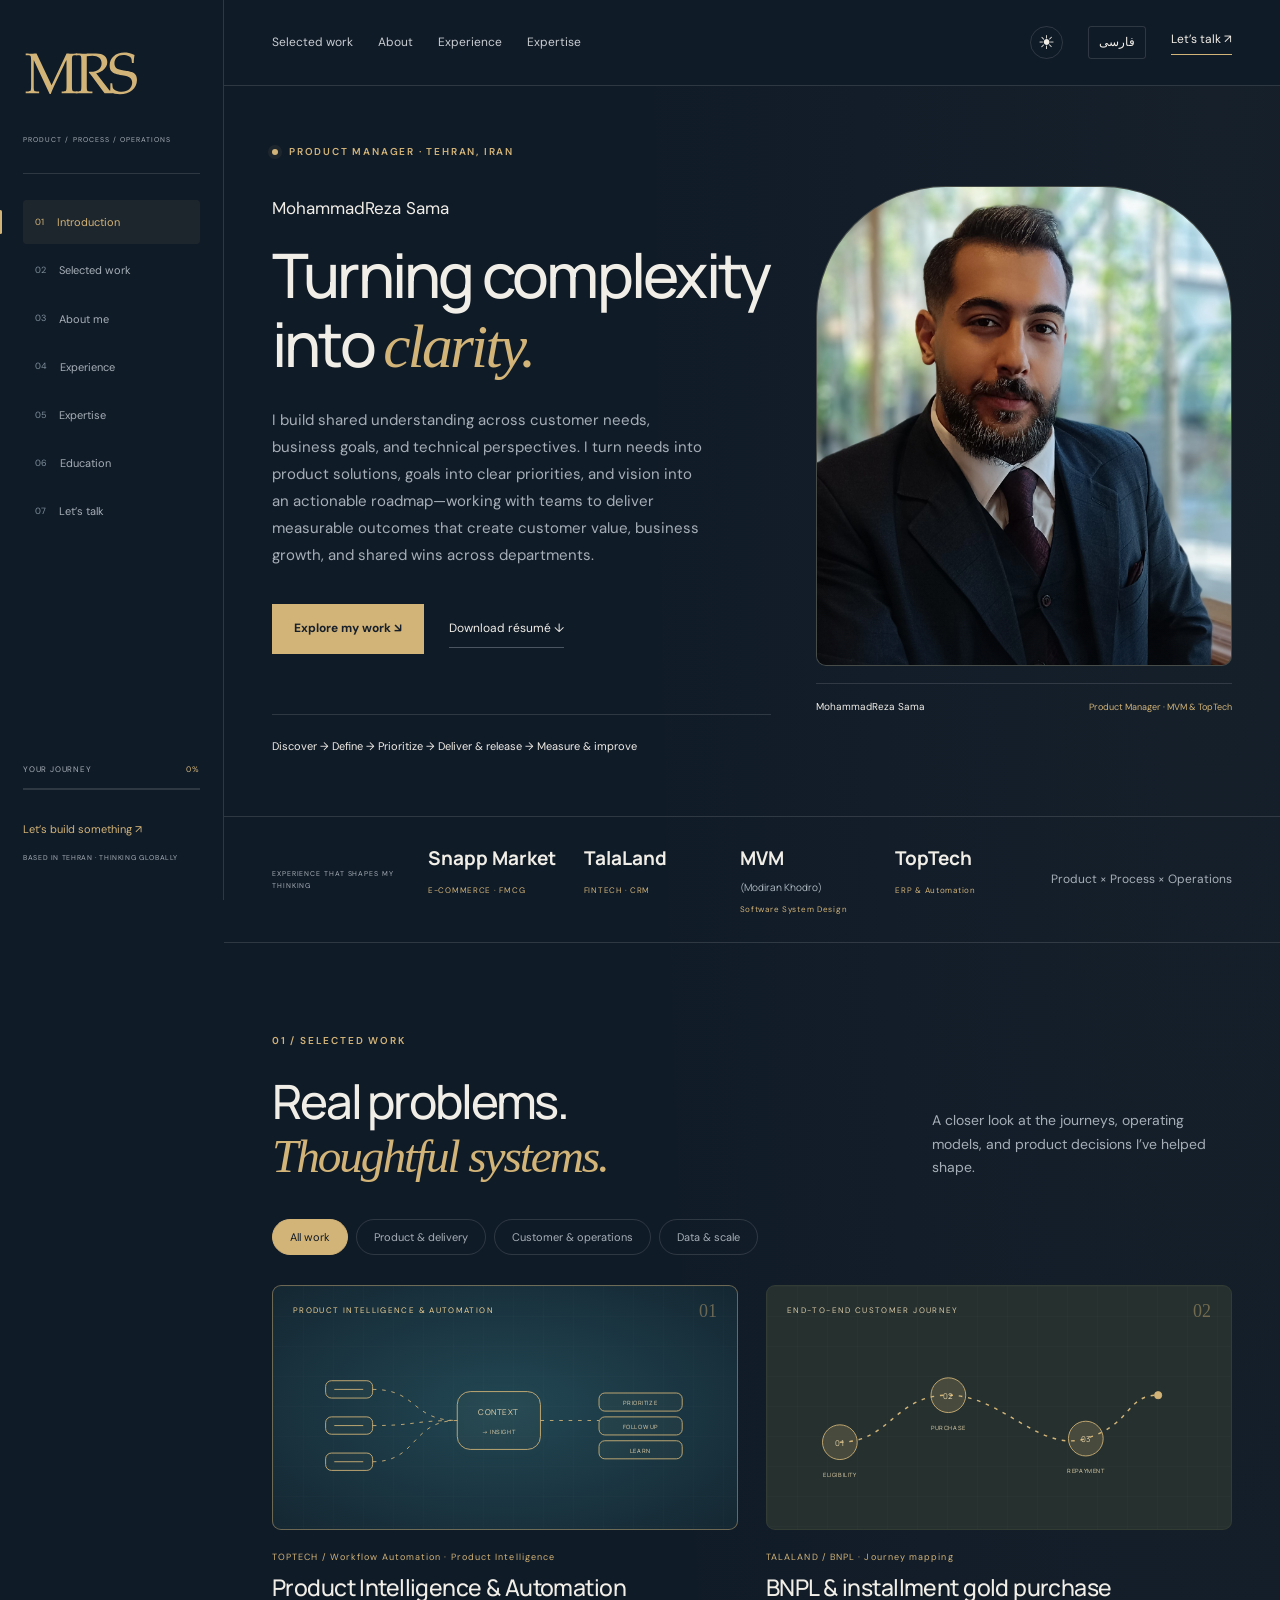
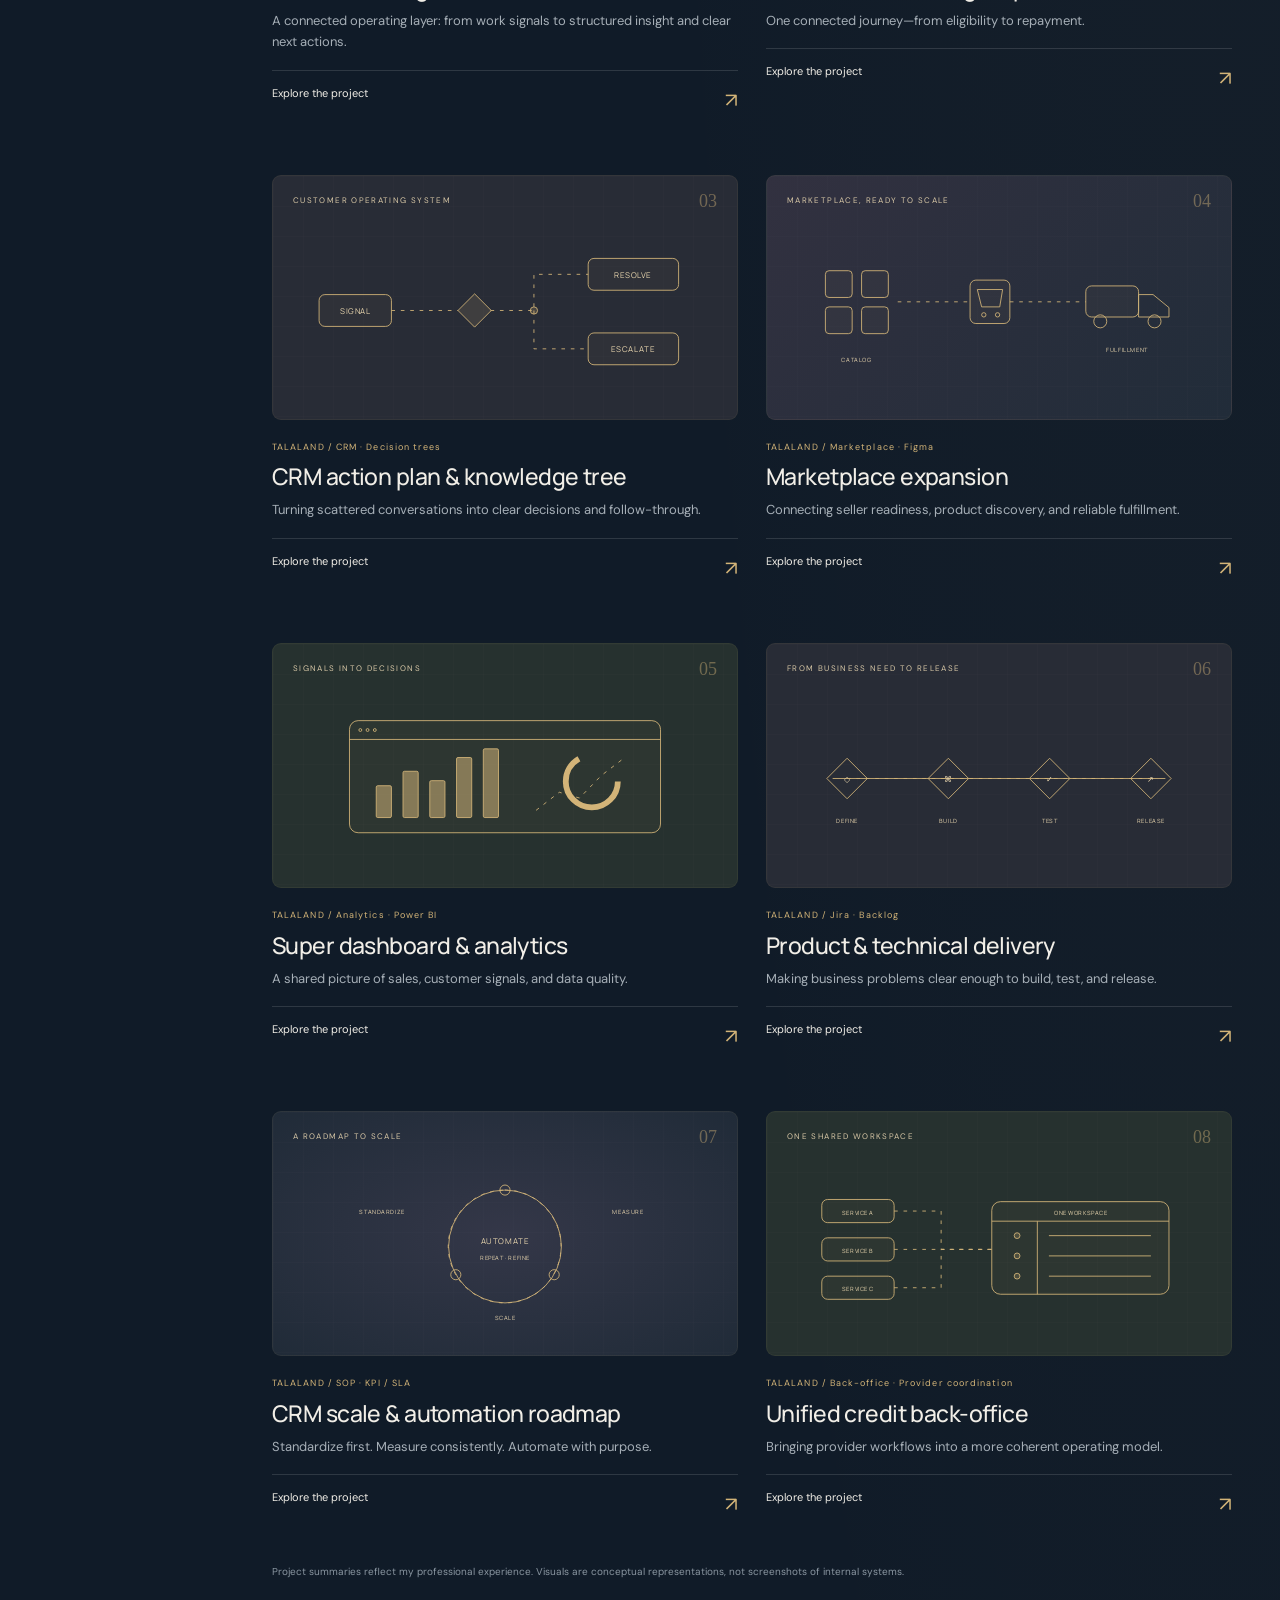
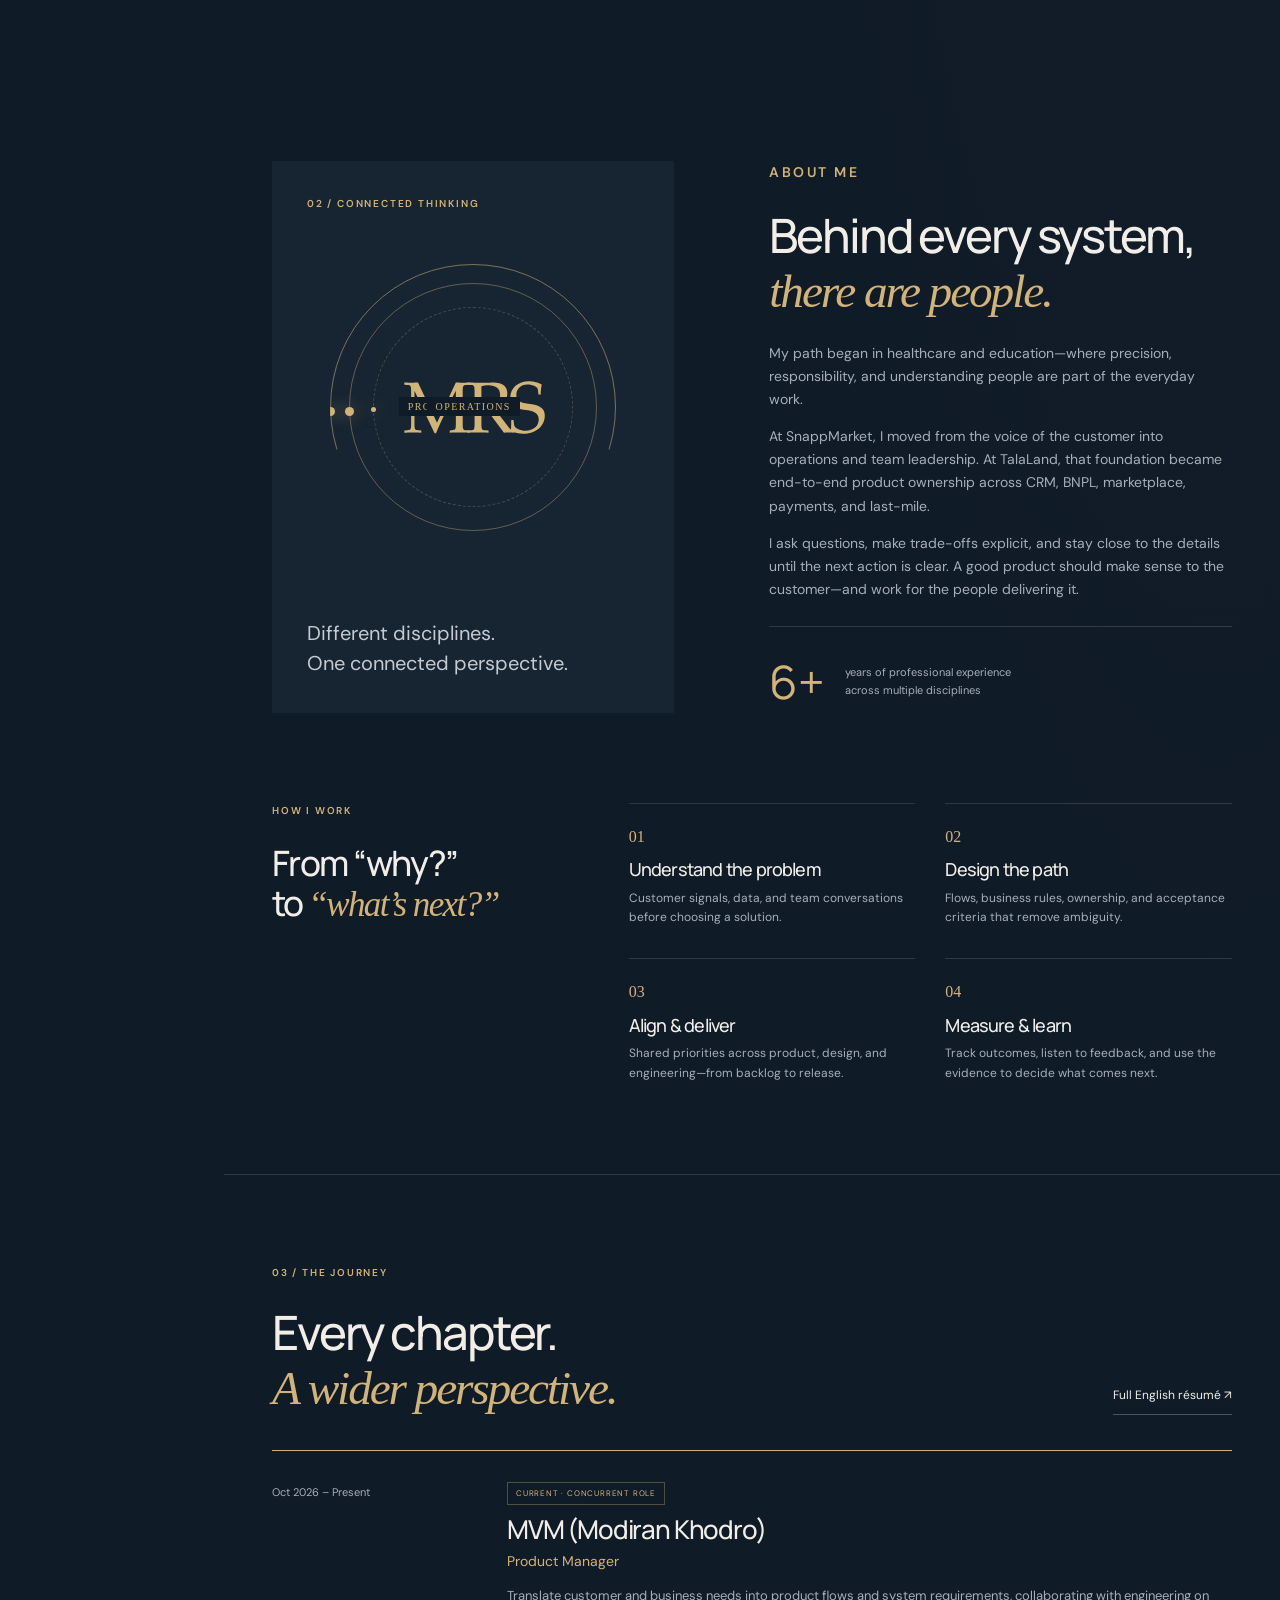
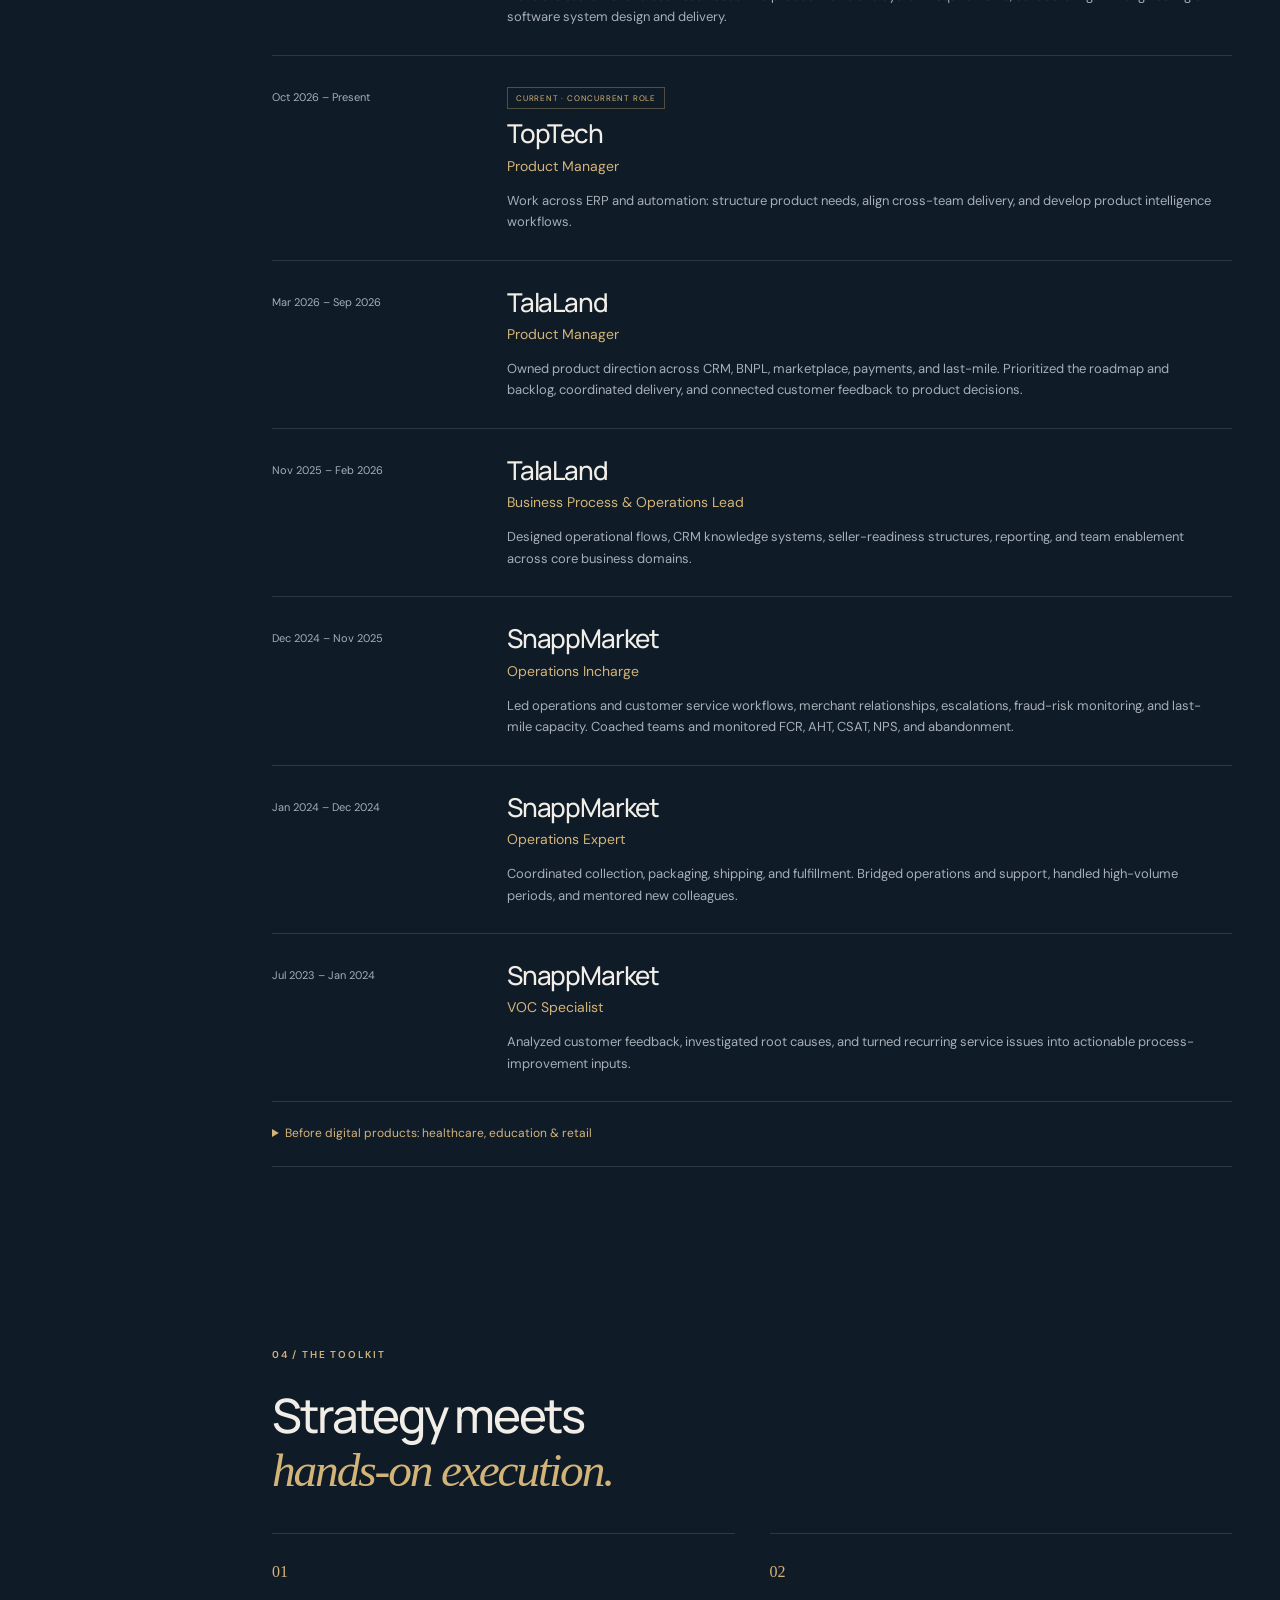
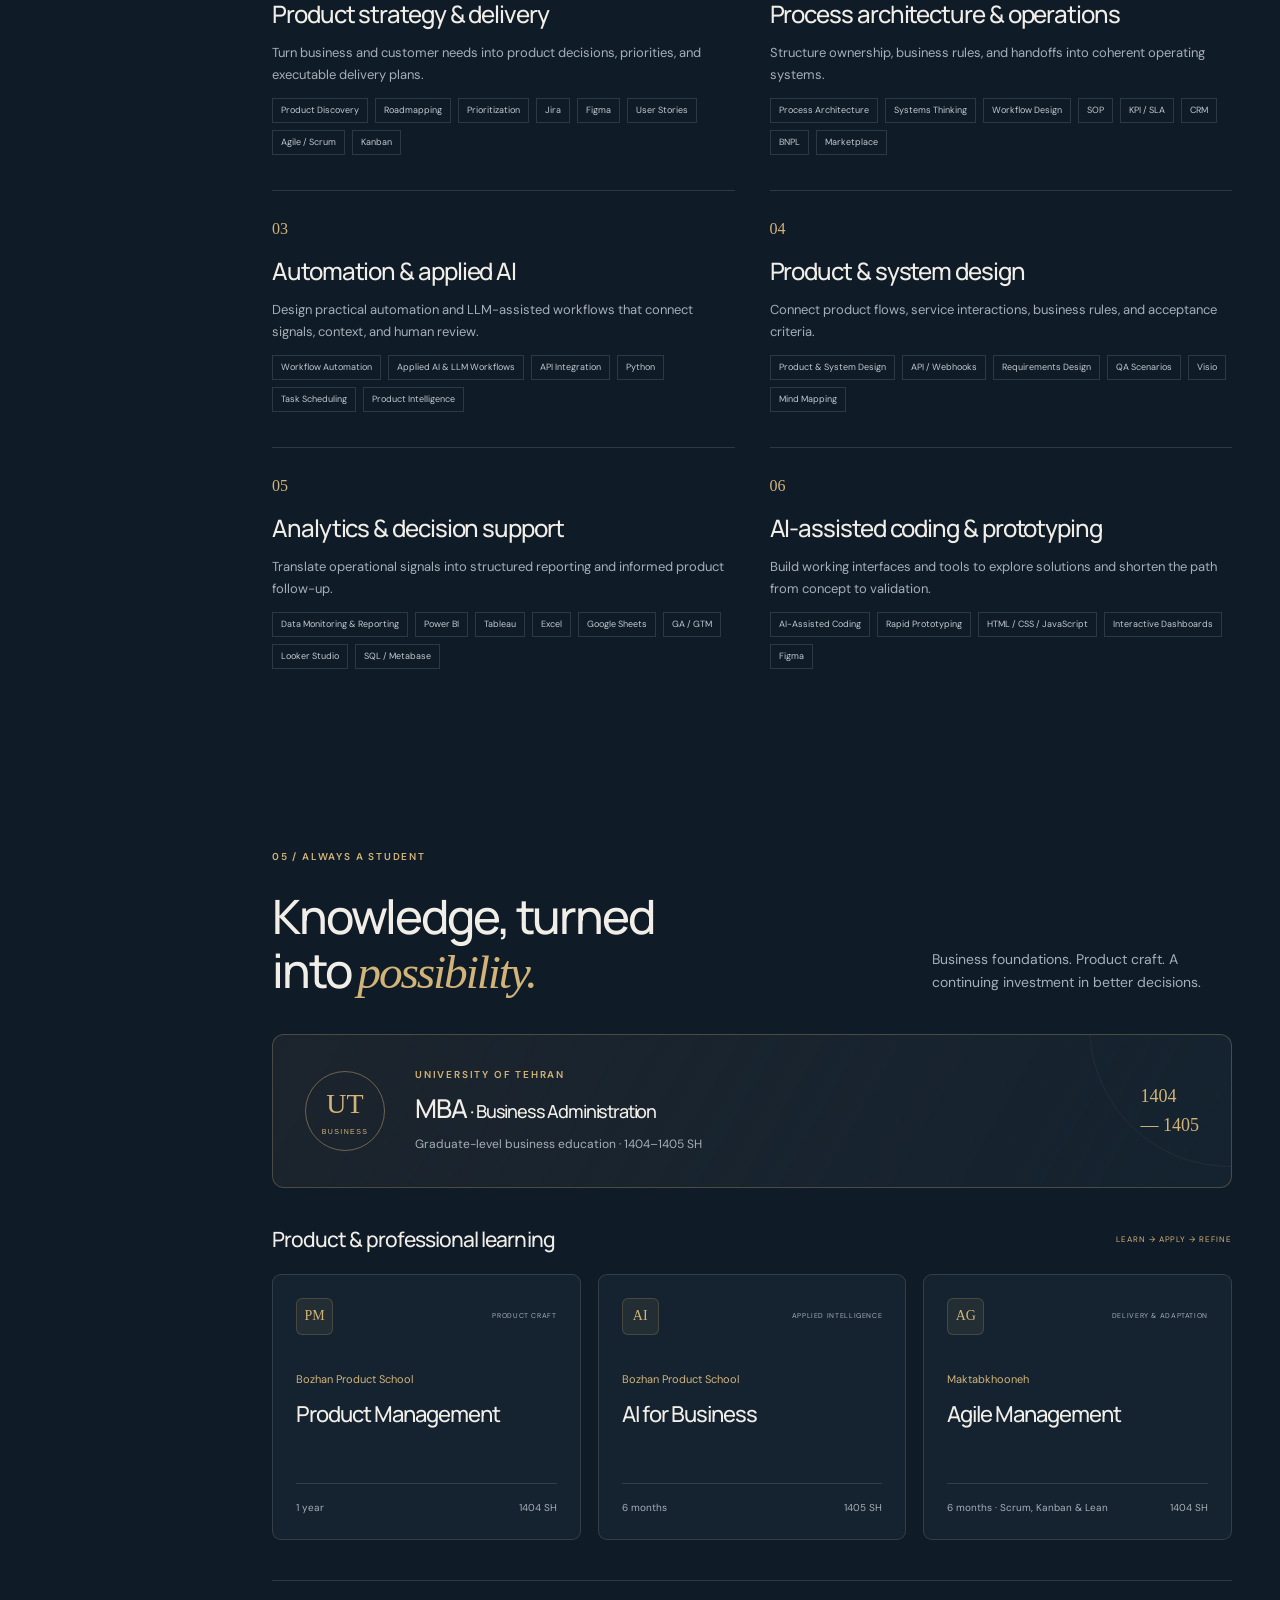
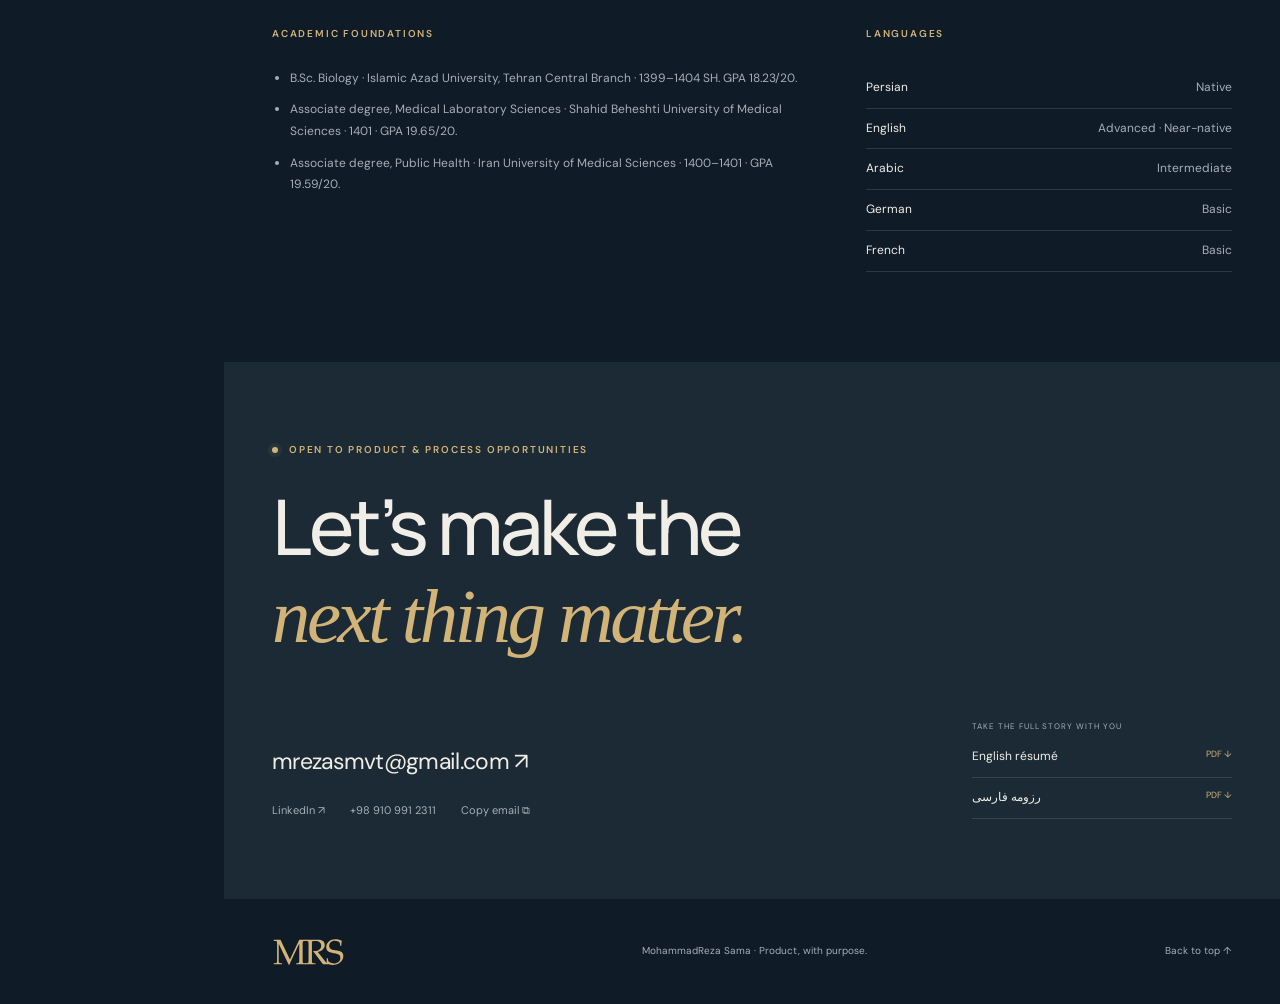
==== index.html @ c28709d1 "Refresh MRS identity, animated project concepts and career profile; remove business figures" ====
<!doctype html>
<html lang="en" dir="ltr"><head><meta charset="utf-8"><meta name="viewport" content="width=device-width,initial-scale=1"><meta name="theme-color" content="#101b28"><title>MohammadReza Sama — Product Manager</title><meta name="description" content="MohammadReza Sama: Product Manager connecting product strategy, operational systems, and measurable outcomes. Explore work across BNPL, CRM, marketplace, and analytics."><meta property="og:title" content="MohammadReza Sama — From complexity to clarity"><meta property="og:description" content="Product management · Product operations · Process optimization"><meta property="og:type" content="website"><meta property="og:image" content="https://mxowl.github.io/portrait.jpg"><link rel="icon" href="favicon.svg"><script>try{document.documentElement.dataset.theme=localStorage.getItem("sama-theme")||"dark"}catch(e){}</script><link rel="stylesheet" href="style.css?v=20261028"><script src="app.js?v=20261028" defer></script></head>
<body><a href="#main" class="skip">Skip to content</a><div class="progress" aria-hidden="true"></div><aside class="sidebar" aria-label="Portfolio navigation"><a class="brand" href="#home" aria-label="Home"><img class="brand-mark" src="monogram.svg" alt="MRS" width="110" height="70"></a><div class="sidebar-caption" data-en="PRODUCT / PROCESS / OPERATIONS" data-fa="محصول / فرآیند / عملیات"></div><nav class="side-links" aria-label="Sections"></nav><div class="reading"><span data-en="YOUR JOURNEY" data-fa="مسیر مطالعه"></span><b id="reading-percent">0%</b><div class="reading-track"><i></i></div></div><a class="side-contact" href="mailto:mrezasmvt@gmail.com" data-en="Let’s build something ↗" data-fa="با هم بسازیم ↗"></a><span class="side-location" data-en="BASED IN TEHRAN · THINKING GLOBALLY" data-fa="ساکن تهران · با نگاه جهانی"></span></aside><header><a class="brand" href="#home" aria-label="MohammadReza Sama home"><img class="brand-mark" src="monogram.svg" alt="MRS" width="110" height="70"></a><nav class="top-nav" aria-label="Main navigation"><a href="#work" data-en="Selected work" data-fa="پروژه‌ها"></a><a href="#about" data-en="About" data-fa="درباره من"></a><a href="#experience" data-en="Experience" data-fa="مسیر حرفه‌ای"></a><a href="#expertise" data-en="Expertise" data-fa="تخصص‌ها"></a></nav><div class="nav-actions"><button id="theme" aria-label="Switch color theme" title="Switch color theme">☀</button><button id="language" aria-label="Switch to Persian">فارسی</button><a class="nav-contact" href="#contact" data-en="Let’s talk ↗" data-fa="گفت‌وگو کنیم ↗"></a><button id="menu" aria-label="Open menu" aria-expanded="false">☰</button></div></header>
<main id="main"><section class="hero wrap" id="home"><div class="hero-copy"><p class="eyebrow"><span class="dot"></span><span data-en="PRODUCT MANAGER · TEHRAN, IRAN" data-fa="مدیر محصول · تهران، ایران"></span></p><p class="name" data-en="MohammadReza Sama" data-fa="محمدرضا سمواتیان | سما"></p><h1 data-en="Turning complexity<br>into <em>clarity.</em>" data-fa="از پیچیدگی،<br>به <em>شفافیت.</em>"></h1><p class="intro" data-en="I build shared understanding across customer needs, business goals, and technical perspectives. I turn needs into product solutions, goals into clear priorities, and vision into an actionable roadmap—working with teams to deliver measurable outcomes that create customer value, business growth, and shared wins across departments." data-fa="میان زبان نیاز مشتریان، منطق کسب‌وکار و نگاه فنی، درک مشترک می‌سازم؛ نیازها را به راهکار محصول، اهداف را به اولویت‌های روشن و چشم‌انداز را به نقشه راهی قابل‌اجرا تبدیل می‌کنم؛ و همراه تیم‌ها، این مسیر را تا خلق خروجی ملموس و قابل‌اندازه‌گیری پیش می‌برم؛ خروجی‌ای که برای مشتری ارزش، برای کسب‌وکار رشد و برای همه دپارتمان‌ها دستاوردی مشترک و چندبُردی به همراه داشته باشد."></p><div class="actions"><a class="button gold" href="#work" data-en="Explore my work ↘" data-fa="کشف پروژه‌ها ↙"></a><a class="text-link" href="resume-en.pdf?v=20261018" id="hero-resume" target="_blank" data-en="Download résumé ↓" data-fa="دریافت رزومه ↓"></a></div><div class="hero-foot process-foot" data-en="Discover → Define → Prioritize → Deliver &amp; release → Measure &amp; improve" data-fa="کشف مسئله ← تعریف راهکار ← اولویت‌بندی ← اجرا و انتشار ← سنجش و بهبود"></div></div><div class="portrait-block"><div class="portrait-frame"><img src="portrait.jpg" alt="MohammadReza Sama" width="1460" height="1536" fetchpriority="high"><div class="portrait-shade"></div></div><div class="portrait-credit"><span data-en="MohammadReza Sama" data-fa="محمدرضا سما"></span><span data-en="Product Manager · MVM &amp; TopTech" data-fa="مدیر محصول · MVM و TopTech"></span></div></div></section>
<div class="trust wrap"><span data-en="EXPERIENCE THAT SHAPES MY THINKING" data-fa="تجربه‌هایی که نگاهم را ساخته‌اند"></span><div class="company-list"><strong>Snapp Market<span>E-COMMERCE · FMCG</span></strong><strong>TalaLand<span>FINTECH · CRM</span></strong><strong>MVM <small>(Modiran Khodro)</small><span>Software System Design</span></strong><strong>TopTech<span>ERP &amp; Automation</span></strong></div><p data-en="Product × Process × Operations" data-fa="محصول × فرآیند × عملیات"></p></div>
<section class="section wrap" id="work"><div class="section-head"><div><p class="eyebrow" data-en="01 / SELECTED WORK" data-fa="۰۱ / پروژه‌های منتخب"></p><h2 data-en="Real problems.<br><em>Thoughtful systems.</em>" data-fa="مسئله‌های واقعی.<br><em>راه‌حل‌های سنجیده.</em>"></h2></div><p data-en="A closer look at the journeys, operating models, and product decisions I’ve helped shape." data-fa="نگاهی نزدیک‌تر به سفرهای مشتری، مدل‌های عملیاتی و تصمیم‌های محصولی که در شکل‌گیری‌شان نقش داشته‌ام."></p></div><div class="filters" role="group" aria-label="Filter projects"><button class="active" data-filter="all" data-en="All work" data-fa="همه پروژه‌ها"></button><button data-filter="product" data-en="Product & delivery" data-fa="محصول و اجرا"></button><button data-filter="operations" data-en="Customer & operations" data-fa="مشتری و عملیات"></button><button data-filter="data" data-en="Data & scale" data-fa="داده و مقیاس"></button></div><div id="projects" class="projects"></div><p class="fine" data-en="Project summaries reflect my professional experience. Visuals are conceptual representations, not screenshots of internal systems." data-fa="شرح پروژه‌ها بر پایه تجربه حرفه‌ای من است. تصاویر، نمایش مفهومی‌اند و اسکرین‌شات سامانه‌های داخلی نیستند."></p></section>

<section class="section wrap about" id="about"><div class="about-art"><span class="eyebrow">02 / CONNECTED THINKING</span><div class="orbit identity-orbit" role="img" aria-label="MRS — Product, Process, Operations"><div class="orbit-track orbit-a"><i></i></div><div class="orbit-track orbit-b"><i></i></div><div class="orbit-track orbit-c"><i></i></div><span class="orbit-word word-product">PRODUCT</span><span class="orbit-word word-process">PROCESS</span><span class="orbit-word word-operations">OPERATIONS</span><img src="monogram.svg" alt="" width="150" height="95"></div><p data-en="Different disciplines.<br>One connected perspective." data-fa="حوزه‌های متفاوت.<br>یک نگاه پیوسته."></p></div><div><p class="eyebrow" data-en="ABOUT ME" data-fa="درباره من"></p><h2 data-en="Behind every system,<br><em>there are people.</em>" data-fa="پشت هر سیستم،<br><em>آدم‌ها هستند.</em>"></h2><p data-en="My path began in healthcare and education—where precision, responsibility, and understanding people are part of the everyday work." data-fa="مسیر من از سلامت و آموزش شروع شد؛ جایی که دقت، مسئولیت‌پذیری و فهم آدم‌ها بخشی از کار روزمره است."></p><p data-en="At SnappMarket, I moved from the voice of the customer into operations and team leadership. At TalaLand, that foundation became end-to-end product ownership across CRM, BNPL, marketplace, payments, and last-mile." data-fa="در اسنپ‌مارکت، از صدای مشتری به عملیات و سرپرستی تیم رسیدم. در طلالند، این تجربه به مالکیت سرتاسری محصول در CRM، خرید اعتباری، مارکت‌پلیس، پرداخت و تحویل نهایی تبدیل شد."></p><p data-en="I ask questions, make trade-offs explicit, and stay close to the details until the next action is clear. A good product should make sense to the customer—and work for the people delivering it." data-fa="سؤال می‌پرسم، موازنه‌های تصمیم را شفاف می‌کنم و تا روشن‌شدن اقدام بعدی به جزئیات نزدیک می‌مانم. محصول خوب باید برای مشتری قابل‌فهم و برای تیم قابل‌اجرا باشد."></p><div class="about-stat"><strong>6+</strong><span data-en="years of professional experience<br>across multiple disciplines" data-fa="سال تجربه حرفه‌ای<br>در حوزه‌های مختلف"></span></div></div></section>
<section class="wrap method"><div><p class="eyebrow" data-en="HOW I WORK" data-fa="شیوه کار من"></p><h2 data-en="From “why?”<br>to <em>“what’s next?”</em>" data-fa="از «چرا؟»<br>تا <em>«قدم بعدی؟»</em>"></h2></div><div id="steps" class="steps"></div></section>
<section class="section wrap" id="experience"><div class="section-head"><div><p class="eyebrow" data-en="03 / THE JOURNEY" data-fa="۰۳ / مسیر حرفه‌ای"></p><h2 data-en="Every chapter.<br><em>A wider perspective.</em>" data-fa="هر تجربه.<br><em>یک زاویه تازه.</em>"></h2></div><a class="text-link" href="resume-en.pdf?v=20261018" target="_blank" data-en="Full English résumé ↗" data-fa="رزومه کامل انگلیسی ↗"></a></div><div id="timeline"></div><details class="earlier"><summary data-en="Before digital products: healthcare, education & retail" data-fa="پیش از محصولات دیجیتال؛ سلامت، آموزش و خرده‌فروشی"></summary><div id="earlier"></div></details></section>
<section class="section wrap" id="expertise"><div class="section-head"><div><p class="eyebrow" data-en="04 / THE TOOLKIT" data-fa="۰۴ / تخصص‌ها و ابزارها"></p><h2 data-en="Strategy meets<br><em>hands-on execution.</em>" data-fa="استراتژی، در کنار<br><em>تجربه واقعی اجرا.</em>"></h2></div></div><div id="skills" class="skills"></div></section><section class="section wrap education-section" id="education"><div class="section-head"><div><p class="eyebrow" data-en="05 / ALWAYS A STUDENT" data-fa="۰۵ / همیشه در مسیر یادگیری"></p><h2 data-en="Knowledge, turned<br>into <em>possibility.</em>" data-fa="دانش، در مسیر<br><em>ساختن فردا.</em>"></h2></div><p data-en="Business foundations. Product craft. A continuing investment in better decisions." data-fa="پایه‌های کسب‌وکار، مهارت محصول و سرمایه‌گذاری مستمر برای تصمیم‌های بهتر."></p></div><div class="academic-card"><span class="academic-seal" aria-hidden="true">UT<span>BUSINESS</span></span><div><p class="eyebrow" data-en="UNIVERSITY OF TEHRAN" data-fa="دانشگاه تهران"></p><h3>MBA <span data-en="· Business Administration" data-fa="· مدیریت کسب‌وکار"></span></h3><p data-en="Graduate-level business education · 1404–1405 SH" data-fa="تحصیلات تکمیلی مدیریت کسب‌وکار · ۱۴۰۴–۱۴۰۵"></p></div><span class="academic-year">1404<br>— 1405</span></div><div class="course-heading"><h3 data-en="Product & professional learning" data-fa="دوره‌های تخصصی محصول و کسب‌وکار"></h3><span data-en="LEARN → APPLY → REFINE" data-fa="یادگیری ← اجرا ← بهبود"></span></div><div id="courses" class="courses"></div><div class="learning"><div><p class="eyebrow" data-en="ACADEMIC FOUNDATIONS" data-fa="پیشینه تحصیلی"></p><ul id="education-list"></ul></div><div><p class="eyebrow" data-en="LANGUAGES" data-fa="زبان‌ها"></p><div id="languages"></div></div></div></section><section class="contact" id="contact"><div class="wrap"><p class="eyebrow"><span class="dot"></span><span data-en="OPEN TO PRODUCT & PROCESS OPPORTUNITIES" data-fa="آماده گفت‌وگو درباره فرصت‌های محصول و فرآیند"></span></p><h2 data-en="Let’s make the<br><em>next thing matter.</em>" data-fa="فصل بعدی را<br><em>با هم بسازیم.</em>"></h2><div class="contact-bottom"><div><a class="email" href="mailto:mrezasmvt@gmail.com">mrezasmvt@gmail.com ↗</a><div class="contact-links"><a href="https://www.linkedin.com/in/mohammadreza-samavatian-045bb0238" target="_blank" rel="noopener">LinkedIn ↗</a><a href="tel:+989109912311" dir="ltr">+98 910 991 2311</a><button id="copy" data-en="Copy email ⧉" data-fa="کپی ایمیل ⧉"></button></div></div><div class="resume-box"><span data-en="TAKE THE FULL STORY WITH YOU" data-fa="داستان کامل مسیر حرفه‌ای من"></span><a href="resume-en.pdf?v=20261018" download>English résumé <b>PDF ↓</b></a><a href="resume-fa.pdf?v=20261018" download>رزومه فارسی <b>PDF ↓</b></a></div></div></div></section></main>
<footer class="wrap"><a class="brand" href="#home"><img class="brand-mark" src="monogram.svg" alt="MRS" width="110" height="70"></a><span data-en="MohammadReza Sama · Product, with purpose." data-fa="محمدرضا سما · محصول، با هدف."></span><a href="#home" data-en="Back to top ↑" data-fa="بازگشت به بالا ↑"></a></footer><dialog id="case"><div class="dialog-top"><span data-en="PROJECT SPOTLIGHT" data-fa="نگاهی نزدیک‌تر به پروژه"></span><button id="close-case" aria-label="Close project">✕</button></div><div id="case-content"></div></dialog><div id="toast" role="status"></div><noscript><p>Please enable JavaScript to explore the bilingual portfolio. <a href="resume-en.pdf?v=20261018">Download the full résumé</a> or email mrezasmvt@gmail.com.</p></noscript></body></html>
---- style.css ----
@import url('https://fonts.googleapis.com/css2?family=DM+Sans:wght@400;450;500;600;700&family=Manrope:wght@400;500;600;700;800&family=Vazirmatn:wght@400;500;600;700;800&display=swap');
:root{--bg:#101b28;--panel:#172532;--gold:#d3b478;--text:#f1eee7;--muted:#a6afb7;--line:#ffffff20;--serif:Georgia,'Times New Roman',serif}*{box-sizing:border-box}html{scroll-behavior:smooth;scroll-padding-top:105px}body{margin:0;background:var(--bg);color:var(--text);font-family:'DM Sans',Arial,sans-serif;line-height:1.65}button,a{-webkit-tap-highlight-color:transparent}a{color:inherit;text-decoration:none}button{font:inherit;cursor:pointer;color:inherit;background:none;border:0}a,button{touch-action:manipulation}button:focus-visible,a:focus-visible,summary:focus-visible{outline:2px solid var(--gold);outline-offset:6px}h1,h2,h3,p{margin-top:0}h1,h2,h3{font-family:Manrope,Arial,sans-serif;line-height:1.13;font-weight:500;letter-spacing:-.045em}h1{font-size:clamp(46px,5.5vw,84px);margin-bottom:26px}h2{font-size:clamp(34px,3.7vw,55px);margin-bottom:24px}h3{font-size:25px}em{font-family:var(--serif);font-weight:400;color:var(--gold)}p{color:var(--muted)}.wrap{max-width:1280px;margin:auto;padding-inline:55px}.section{padding-top:110px;padding-bottom:110px}.eyebrow{font-size:10px;font-weight:600;letter-spacing:.18em;display:flex;gap:11px;align-items:center;margin-bottom:25px;color:var(--gold)}.dot{width:6px;height:6px;display:inline-block;border-radius:50%;background:var(--gold);box-shadow:0 0 0 4px #d3b47812;flex-shrink:0}.progress{position:fixed;inset:0 auto auto 0;height:2px;background:var(--gold);width:0;z-index:15}.skip{position:fixed;top:-100px;background:var(--gold);color:var(--bg);padding:12px;z-index:20}.skip:focus{top:0}header{max-width:1390px;margin:auto;height:94px;padding:0 55px;display:flex;align-items:center;justify-content:space-between;border-bottom:1px solid var(--line);gap:30px}.brand{font-family:Georgia,serif;font-size:43px;font-weight:bold;letter-spacing:-5px;line-height:1}.brand span{color:var(--gold);padding-left:5px}nav{display:flex;gap:30px;font-size:12px;color:#c8cdd1}.nav-actions{display:flex;align-items:center;gap:25px;font-size:12px}.nav-contact{border-bottom:1px solid var(--gold);padding-bottom:5px}#language{border:1px solid var(--line);padding:6px 10px;border-radius:3px}#menu{display:none}a:hover{color:var(--gold)}.hero{display:grid;grid-template-columns:1.2fr 1fr;align-items:center;gap:60px;padding-top:65px;padding-bottom:65px;min-height:740px}.hero .eyebrow{margin-bottom:33px}.name{color:var(--text);font-size:17px;margin-bottom:18px}.intro{max-width:430px;font-size:16px;line-height:1.8}.actions{display:flex;align-items:center;gap:25px;margin-top:35px}.button{display:inline-flex;padding:15px 22px;font-size:12px;font-weight:700;align-items:center;justify-content:center}.gold{background:var(--gold);color:#17202a}.gold:hover{background:#e5c78f;color:#101b28}.text-link{border-bottom:1px solid #a4acb866;padding:8px 0;font-size:12px;white-space:nowrap}.hero-foot{display:flex;gap:12px;align-items:center;font-size:8px;letter-spacing:.12em;color:#8f9aa5;margin-top:60px}.hero-foot i{height:3px;width:3px;background:var(--gold);border-radius:50%}.portrait-block{position:relative;padding-bottom:25px}.portrait-frame{height:530px;position:relative;border-radius:160px 160px 3px 3px;overflow:hidden;background:#22313b}.portrait-frame img{width:100%;height:100%;object-fit:cover;object-position:50% 35%;filter:saturate(.65)}.portrait-shade{position:absolute;inset:0;background:linear-gradient(180deg,#07111b25 0%,transparent 45%,#07111be8)}.portrait-top{position:absolute;top:38px;left:0;right:0;text-align:center;font-size:8px;letter-spacing:.16em;color:#fff}.portrait-caption{position:absolute;bottom:32px;left:30px;right:30px;display:flex;align-items:center;justify-content:space-between;font-size:10px;letter-spacing:.2em;line-height:1.5}.portrait-caption strong{font-size:42px;letter-spacing:.1em;font-weight:400}.asterisk{font-size:62px;color:var(--gold)}.floating-note{position:absolute;bottom:0;inset-inline-start:-30px;background:#e9e3d7;color:#20303d;padding:16px 55px 16px 22px;display:grid;font-size:9px;box-shadow:0 12px 40px #0003;width:250px}.floating-note .dot{position:absolute;top:23px;right:21px;background:#7b8f62}.floating-note strong{font-size:17px;font-weight:500;margin-top:3px}.note-arrow{position:absolute;right:20px;bottom:12px;font-size:22px}.photo-index{position:absolute;bottom:-2px;right:0;color:#7f8b97;font-size:8px;letter-spacing:.15em}.trust{display:flex;align-items:center;justify-content:space-between;gap:30px;border-block:1px solid var(--line);padding-top:26px;padding-bottom:26px}.trust>span{font-size:8px;letter-spacing:.13em;max-width:130px;color:var(--muted)}.trust strong{font-size:22px;font-family:Manrope,sans-serif}.trust strong span{display:block;font:8px 'DM Sans',sans-serif;letter-spacing:.16em;color:var(--muted);margin-top:3px}.trust p{font-size:12px;margin:0}.section-head{display:flex;align-items:flex-end;justify-content:space-between;gap:50px;margin-bottom:35px}.section-head h2{margin-bottom:0}.section-head>p{max-width:340px;font-size:14px;margin-bottom:5px}.filters{display:flex;gap:8px;margin:35px 0 30px;flex-wrap:wrap}.filters button{padding:8px 17px;border:1px solid var(--line);font-size:11px;border-radius:25px;color:var(--muted)}.filters button.active{background:var(--gold);color:var(--bg);border-color:var(--gold)}.projects{display:grid;grid-template-columns:repeat(2,minmax(0,1fr));gap:45px 28px}.project{min-width:0}.project[hidden]{display:none}.project-visual{height:245px;background:#1b2b37;position:relative;overflow:hidden;display:flex;align-items:center;justify-content:center;border:1px solid #d3b47812}.project:nth-child(3n+2) .project-visual{background:#26312f}.project:nth-child(3n) .project-visual{background:#282c36}.visual-label{position:absolute;top:18px;left:20px;font-size:8px;letter-spacing:.17em;color:#d7c7a6}.visual-num{position:absolute;top:15px;right:20px;color:#d3b47870;font:18px Georgia,serif}.visual-grid{position:absolute;inset:0;background-image:linear-gradient(#ffffff03 1px,transparent 1px),linear-gradient(90deg,#ffffff03 1px,transparent 1px);background-size:30px 30px}.project-body{padding-top:20px}.project-meta{font-size:9px;color:var(--gold);letter-spacing:.12em;margin-bottom:9px}.project h3{font-size:23px;letter-spacing:-.025em;margin:0 0 10px}.project p{font-size:13px;margin:0 0 17px}.project button{width:100%;display:flex;justify-content:space-between;padding:13px 0;border-top:1px solid var(--line);font-size:11px;text-align:start}.project button span:last-child{font-size:20px;color:var(--gold)}.project:hover .project-visual{border-color:#d3b47865}.project button:hover{color:var(--gold)}.diagram{position:relative;display:flex;align-items:center;justify-content:center;gap:12px;width:85%;direction:ltr}.diagram .node{border:1px solid #d3b47850;color:#e7dbc3;padding:13px 9px;text-align:center;min-width:70px;background:#14212b90;font-size:9px;box-shadow:0 7px 20px #0002}.diagram .node b{display:block;font:21px Georgia,serif;color:var(--gold);margin-bottom:6px}.diagram .connector{color:var(--gold);font-size:18px}.diagram .node:nth-child(3){transform:translateY(-14px);background:#d3b47814}.diagram-bars{display:flex;align-items:flex-end;gap:15px;height:125px;position:relative;padding-bottom:20px;direction:ltr}.diagram-bars i{width:32px;background:linear-gradient(#d3b478,#d3b47825);border-top:1px solid var(--gold)}.diagram-bars::after{content:'SIGNALS → INSIGHT → DECISIONS';position:absolute;bottom:-18px;left:0;font-size:8px;letter-spacing:.12em;white-space:nowrap;color:#d3b478}.rings{position:relative;width:160px;height:160px;border:1px solid #d3b47845;border-radius:50%;display:grid;place-items:center}.rings:before,.rings:after{content:'';position:absolute;border:1px solid #d3b47845;border-radius:50%;inset:20px}.rings:after{inset:-20px;border-style:dashed}.rings span{font:18px Georgia,serif;color:var(--gold);text-align:center}.fine{font-size:10px;margin:30px 0 0;color:#8a96a1}.impact{background:#e9e4da;color:#17232d}.impact-inner{display:grid;grid-template-columns:1fr 1fr;gap:90px;padding-top:65px;padding-bottom:65px}.impact .eyebrow{color:#857044}.impact h2{font-size:37px}.impact em{color:#88713c}.impact p{font-size:11px;color:#64706f;max-width:370px}.metrics{display:grid;grid-template-columns:1fr 1fr;gap:25px;align-items:center}.metrics>div{border-bottom:1px solid #17232d30;padding-bottom:17px}.metrics strong{font:42px Manrope,sans-serif;letter-spacing:-.05em;display:block;direction:ltr;text-align:start}.metrics span{font-size:11px;color:#65706d}.about{display:grid;grid-template-columns:1fr 1.15fr;gap:95px}.about p{font-size:14px}.about-art{background:var(--panel);padding:35px;display:flex;flex-direction:column;justify-content:space-between;min-height:440px}.about-art>p{font-size:20px;line-height:1.5;color:#c5cbd0;margin:30px 0 0}.orbit{height:260px;width:260px;max-width:100%;margin:25px auto 0;position:relative;border:1px solid #d3b47845;border-radius:50%;display:grid;place-items:center}.orbit:before{content:'';position:absolute;width:70%;height:70%;border:1px dashed #d3b47845;border-radius:50%}.orbit>b{font:75px Georgia,serif;letter-spacing:-7px}.orbit>b>span{color:var(--gold)}.orbit>span{position:absolute;font-size:8px;letter-spacing:.15em;background:var(--panel);padding:7px;color:var(--gold)}.orbit>span:nth-child(1){top:-15px}.orbit>span:nth-child(2){left:-20px;bottom:35px}.orbit>span:nth-child(3){right:-15px;bottom:35px}.about-stat{display:flex;gap:20px;align-items:center;border-top:1px solid var(--line);padding-top:23px;margin-top:25px}.about-stat strong{font:46px Manrope,sans-serif;color:var(--gold)}.about-stat span{font-size:11px;color:var(--muted)}.method{display:grid;grid-template-columns:1fr 2fr;gap:55px;padding-bottom:90px;border-bottom:1px solid var(--line)}.method h2{font-size:35px}.steps{display:grid;grid-template-columns:1fr 1fr;gap:30px}.step span{font:16px Georgia,serif;color:var(--gold)}.step h3{font-size:18px;margin:9px 0}.step p{font-size:12px;margin:0}.job{display:grid;grid-template-columns:200px 1fr;gap:35px;padding:27px 0;border-top:1px solid var(--line)}.job:first-child{border-color:var(--gold)}.job-time{font-size:11px;color:var(--muted);padding-top:5px}.job h3{font-size:26px;margin:0 0 6px}.job .role{font-size:14px;color:var(--gold);margin-bottom:12px}.job p{font-size:13px;max-width:710px;margin-bottom:0}.job-tag{display:inline-block;margin-bottom:10px;color:var(--gold);font-size:8px;border:1px solid #d3b47855;padding:3px 8px;letter-spacing:.1em}.earlier{border-top:1px solid var(--line);border-bottom:1px solid var(--line);padding:22px 0;font-size:12px}.earlier summary{cursor:pointer;color:var(--gold)}#earlier{display:grid;grid-template-columns:1fr 1fr;gap:22px;padding-top:25px}#earlier p{font-size:12px;margin:0}#earlier h4{margin:0 0 5px;font-size:13px}.skills{display:grid;grid-template-columns:1fr 1fr;gap:35px}.skill{border-top:1px solid var(--line);padding-top:25px}.skill>span{font:16px Georgia;color:var(--gold)}.skill h3{font-size:24px;margin:15px 0}.skill p{font-size:13px}.tags{display:flex;gap:7px;flex-wrap:wrap;direction:ltr;justify-content:flex-start}.tags span{font-size:9px;border:1px solid var(--line);padding:4px 8px;color:#c3c9ce}.learning{margin-top:65px;padding-top:45px;border-top:1px solid var(--line);display:grid;grid-template-columns:1.5fr 1fr;gap:65px}.learning h3{font-size:28px}.learning ul{padding-inline-start:18px;color:var(--muted);font-size:12px;line-height:1.8}.learning li{margin-bottom:10px}#languages>div{display:flex;justify-content:space-between;border-bottom:1px solid var(--line);padding:10px 0;font-size:12px}#languages span{color:var(--muted)}.recognition{font-size:11px;margin-top:22px}.contact{background:#1b2a35;padding:80px 0}.contact h2{font-size:clamp(45px,6vw,83px)}.contact-bottom{display:flex;justify-content:space-between;gap:40px;align-items:flex-end;margin-top:50px}.email{font-size:23px;letter-spacing:-.03em}.contact-links{display:flex;gap:25px;flex-wrap:wrap;font-size:11px;color:var(--muted);margin-top:20px}.contact-links button{padding:0}.resume-box{min-width:260px}.resume-box>span{font-size:8px;letter-spacing:.12em;color:var(--muted)}.resume-box a{display:flex;justify-content:space-between;padding:10px 0;border-bottom:1px solid var(--line);font-size:12px}.resume-box b{font-size:9px;font-weight:400;color:var(--gold)}footer{display:flex;align-items:center;justify-content:space-between;gap:20px;padding-top:30px;padding-bottom:30px}footer>span,footer>a:last-child{font-size:10px;color:var(--muted)}dialog{max-width:750px;width:calc(100% - 30px);max-height:85vh;border:1px solid #d3b47850;background:var(--bg);color:var(--text);padding:35px;box-shadow:0 30px 100px #0008}dialog::backdrop{background:#050c14c9;backdrop-filter:blur(7px)}.dialog-top{display:flex;justify-content:space-between;align-items:center;margin-bottom:25px;color:var(--gold);font-size:10px;letter-spacing:.12em}.dialog-top button{font-size:23px;padding:5px 10px}dialog h2{font-size:37px}dialog h3{font-size:16px;color:var(--gold);margin-top:25px}dialog p,dialog li{font-size:14px;color:var(--muted)}dialog ul{padding-inline-start:20px}dialog .button{margin-top:30px}#toast{position:fixed;bottom:25px;left:50%;transform:translateX(-50%);background:var(--gold);color:var(--bg);font-size:12px;padding:10px 20px;opacity:0;pointer-events:none;transition:opacity .2s;z-index:50}#toast.show{opacity:1}html[lang=fa] body{font-family:Vazirmatn,Tahoma,sans-serif}html[lang=fa] h1,html[lang=fa] h2,html[lang=fa] h3,html[lang=fa] em{font-family:Vazirmatn,Tahoma,sans-serif;letter-spacing:-.04em;font-style:normal;line-height:1.5}html[lang=fa] h1{font-size:clamp(44px,5vw,73px)}html[lang=fa] h2{font-size:clamp(30px,3.3vw,46px)}html[lang=fa] .eyebrow{letter-spacing:0;font-size:11px}html[lang=fa] .hero-foot{letter-spacing:0;font-size:10px}html[lang=fa] .portrait-caption,html[lang=fa] .photo-index,html[lang=fa] .portrait-top{direction:ltr}html[lang=fa] .email{direction:ltr;display:inline-block}html[lang=fa] .project-meta{letter-spacing:0}html[lang=fa] .contact h2{font-size:clamp(43px,5vw,70px)}html[lang=fa] .metrics strong{direction:ltr;text-align:right}
@media(min-width:1500px){.hero{min-height:820px}.portrait-frame{height:590px}}@media(max-width:1000px){.wrap{padding-inline:30px}header{padding-inline:30px;gap:20px}nav{gap:18px}.hero{gap:35px;min-height:650px}.portrait-frame{height:470px}.hero-foot{flex-wrap:wrap;margin-top:35px}.about{gap:40px}.impact-inner{gap:40px}.diagram{gap:7px}.diagram .node{min-width:60px}.contact-bottom{gap:25px}.email{font-size:19px}}@media(max-width:760px){header{height:76px;padding-inline:23px;position:relative}.brand{font-size:36px}nav{display:none;position:absolute;top:76px;left:0;right:0;background:#172532;z-index:10;padding:22px;flex-direction:column;border-bottom:1px solid var(--line)}nav.open{display:flex}#menu{display:block;font-size:22px}.nav-actions{gap:18px}.nav-contact{display:none}.wrap{padding-inline:23px}.hero{grid-template-columns:1fr;padding-top:45px;gap:40px;padding-bottom:45px}.hero-copy{max-width:540px}.hero h1{font-size:54px}.hero .eyebrow{margin-bottom:25px}.intro{font-size:15px}.hero-foot{margin-top:30px;font-size:8px}.portrait-block{max-width:440px;width:100%;margin:0 auto;padding-inline:15px}.portrait-frame{height:440px}.floating-note{inset-inline-start:0;width:225px}.photo-index{right:15px;font-size:7px}.trust{gap:25px;flex-wrap:wrap}.trust>span{width:100%;max-width:none}.trust strong{font-size:22px}.trust p{width:100%;font-size:11px}.section{padding-block:65px}.section-head{display:block;margin-bottom:25px}.section-head>p{margin-top:22px;max-width:100%}.section-head>.text-link{display:inline-block;margin-top:20px}.projects{grid-template-columns:1fr;gap:33px}.project-visual{height:235px}.project h3{font-size:23px}.filters{gap:6px}.filters button{font-size:10px;padding:8px 11px}.impact-inner{grid-template-columns:1fr;gap:25px;padding-block:45px}.impact h2{font-size:35px}.metrics{gap:22px}.metrics strong{font-size:36px}.about{grid-template-columns:1fr;gap:40px}.about-art{min-height:370px;order:2}.orbit{height:220px;width:220px;margin-top:15px}.about-art>p{font-size:18px}.method{grid-template-columns:1fr;gap:20px;padding-bottom:60px}.steps{gap:25px 20px}.job{grid-template-columns:1fr;gap:10px;padding:25px 0}.job h3{font-size:25px}.job-time{font-size:11px}#earlier{grid-template-columns:1fr}.skills{grid-template-columns:1fr;gap:30px}.learning{grid-template-columns:1fr;gap:30px;margin-top:40px}.contact{padding-block:55px}.contact-bottom{display:block;margin-top:35px}.email{font-size:21px}.contact-links{gap:15px}.resume-box{margin-top:35px;max-width:400px}.contact .eyebrow{font-size:8px}footer{flex-wrap:wrap;padding-block:25px}footer>span{max-width:170px}dialog{padding:24px}dialog h2{font-size:28px}html[lang=fa] .hero h1{font-size:48px}html[lang=fa] .hero-foot{font-size:9px}html[lang=fa] .contact .eyebrow{font-size:9px}}
@media(prefers-reduced-motion:reduce){html{scroll-behavior:auto}*{transition:none!important;animation:none!important}}@media print{header,.filters,dialog,.contact-links,footer,.progress{display:none}body{background:white;color:black}.hero,.section,.impact-inner,.contact{padding-block:25px}.portrait-frame{height:300px}p{color:#444}a{color:inherit}}
/* Portfolio edition 02 — quiet navigation, purposeful motion */
:root{--rail:224px;--surface:#152330;--soft:#b0bbc4}body{padding-inline-start:var(--rail);background-image:radial-gradient(ellipse at 95% 0%,#d3b47808,transparent 35%)}.wrap{padding-inline:48px;max-width:1320px}header{padding-inline:48px;height:86px;position:sticky;top:0;z-index:12;background:var(--bg);border-bottom:1px solid var(--line)}header>.brand{display:none}header>.top-nav{gap:25px}header .nav-actions{margin-inline-start:auto}.sidebar{position:fixed;inset-block:0;inset-inline-start:0;width:var(--rail);border-inline-end:1px solid var(--line);background:var(--bg);z-index:20;padding:35px 23px;display:flex;flex-direction:column}.sidebar>.brand{display:block;margin:0 0 25px}.sidebar-caption{font-size:7px;letter-spacing:.15em;color:var(--muted);padding-bottom:27px;border-bottom:1px solid var(--line);line-height:1.9}.side-links{display:flex;flex-direction:column;gap:4px;margin-top:26px;position:static;background:transparent;padding:0;border:0;font-size:11px}.side-links a{display:flex;align-items:center;gap:13px;padding:13px 12px;position:relative;transition:background .25s,color .25s;border-radius:4px;color:var(--muted)}.chapter-index{font-size:9px;color:#7e8e9a;font-variant-numeric:tabular-nums}.side-links a i{width:3px;position:absolute;inset-block:10px;inset-inline-start:-24px;background:transparent;border-radius:3px;transition:background .25s}.side-links a[aria-current]{background:#d3b47812;color:var(--gold)}.side-links a[aria-current] i{background:var(--gold)}.side-links a[aria-current] .chapter-index{color:var(--gold)}.reading{margin-top:auto;padding-top:30px;display:flex;flex-wrap:wrap;justify-content:space-between;font-size:8px;letter-spacing:.1em;color:var(--muted)}.reading b{font-weight:400;color:var(--gold)}.reading-track{width:100%;height:2px;background:var(--line);margin-top:12px}.reading-track i{display:block;height:100%;background:var(--gold);width:0;transition:width .2s}.side-contact{font-size:11px;margin-top:30px;color:var(--gold)}.side-location{font-size:7px;line-height:1.8;letter-spacing:.09em;color:var(--muted);margin-top:14px}#theme{border:1px solid var(--line);border-radius:50%;width:33px;height:33px;font-size:19px;display:grid;place-items:center;padding:0}.hero{gap:45px;min-height:680px;padding-block:58px}.hero h1{font-size:clamp(44px,4.8vw,78px)}.hero .intro{font-size:15px}.portrait-frame{border-radius:130px 130px 10px 10px;height:480px;border:1px solid #d3b47835}.portrait-frame img{filter:saturate(.85);object-position:50% 30%}.portrait-shade{background:linear-gradient(180deg,transparent 80%,#101b282b)}.portrait-block{padding-bottom:0}.portrait-credit{display:flex;justify-content:space-between;align-items:center;gap:15px;margin-top:17px;padding-top:15px;border-top:1px solid var(--line);font-size:10px}.portrait-credit span:last-child{color:var(--gold);font-size:9px}.section{padding-block:90px}.section-head>p{max-width:300px}.trust{gap:22px}.trust>span{font-size:7px}.trust strong{font-size:20px}.project-visual{border-radius:9px;height:245px}.project button{transition:color .2s}.project:hover .project-visual{box-shadow:0 14px 40px #0002}.project:hover button span:last-child{transform:translate(3px,-3px)}.project button span:last-child{transition:transform .25s}.project-visual .connector{animation:flowPulse 3.5s ease-in-out infinite;animation-play-state:paused}.in-view .connector{animation-play-state:running}.diagram .node{border-radius:5px;transition:transform .35s}.project:hover .node{transform:translateY(-4px)}.project:hover .node:nth-child(3){transform:translateY(-18px)}.diagram-bars i{transform-origin:bottom;animation:signalRise 4.5s ease-in-out infinite;animation-play-state:paused}.in-view .diagram-bars i{animation-play-state:running}.diagram-bars i:nth-child(2n){animation-delay:.5s}.diagram-bars i:nth-child(3n){animation-delay:1s}.rings:after{animation:orbitSpin 40s linear infinite;animation-play-state:paused}.in-view .rings:after{animation-play-state:running}.method .step{border-top:1px solid var(--line);padding-top:20px;position:relative}.method .step:before{content:'';position:absolute;top:-1px;inset-inline-start:0;height:1px;width:0;background:var(--gold);transition:width 1.2s}.method.in-view .step:before{width:100%}.method .step:nth-child(2):before{transition-delay:.15s}.method .step:nth-child(3):before{transition-delay:.3s}.method .step:nth-child(4):before{transition-delay:.45s}.academic-card{display:flex;align-items:center;gap:30px;padding:32px;background:linear-gradient(120deg,#d3b47810,var(--surface));border:1px solid #d3b47845;border-radius:12px;position:relative;overflow:hidden}.academic-card:after{content:'';position:absolute;width:280px;height:280px;border:1px solid #d3b47812;border-radius:50%;right:-140px;top:-150px;pointer-events:none}.academic-seal{width:80px;height:80px;flex-shrink:0;border:1px solid #d3b47870;border-radius:50%;display:flex;flex-direction:column;align-items:center;justify-content:center;font:28px Georgia,serif;color:var(--gold)}.academic-seal span{font:7px Arial,sans-serif;letter-spacing:.2em;margin-top:8px}.academic-card .eyebrow{margin-bottom:10px}.academic-card h3{font-size:26px;margin:0 0 12px}.academic-card h3 span{font-size:18px}.academic-card p:last-child{font-size:12px;margin:0}.academic-year{margin-inline-start:auto;font:18px Georgia,serif;color:var(--gold);line-height:1.6;direction:ltr}.course-heading{display:flex;align-items:center;justify-content:space-between;gap:20px;margin:40px 0 22px}.course-heading h3{font-size:21px;margin:0}.course-heading>span{font-size:8px;letter-spacing:.12em;color:var(--gold)}.courses{display:grid;grid-template-columns:repeat(3,minmax(0,1fr));gap:17px}.course{padding:23px;background:var(--surface);border:1px solid var(--line);border-radius:9px;transition:border-color .25s,transform .25s;min-width:0}.course:hover{border-color:var(--gold);transform:translateY(-4px)}.course-top{display:flex;align-items:center;justify-content:space-between;gap:10px;margin-bottom:35px}.course-monogram{width:37px;height:37px;background:#d3b47812;border:1px solid #d3b47835;display:grid;place-items:center;font:14px Georgia,serif;color:var(--gold);border-radius:6px}.course-top>span:last-child{font-size:7px;letter-spacing:.09em;color:var(--muted)}.course-provider{font-size:11px;color:var(--gold);margin-bottom:11px}.course h3{font-size:22px;line-height:1.4;min-height:62px}.course-bottom{display:flex;justify-content:space-between;gap:12px;border-top:1px solid var(--line);padding-top:16px;font-size:10px;color:var(--muted);align-items:flex-start}.education-section .learning{gap:45px;margin-top:40px}.education-section #education-list{margin-top:0}.progress{inset-inline-start:var(--rail);max-width:calc(100% - var(--rail))}html[lang=fa] .side-links{font-size:12px}html[lang=fa] .sidebar-caption,html[lang=fa] .side-location{letter-spacing:0;font-size:9px}html[lang=fa] .course-heading>span{letter-spacing:0}html[lang=fa] .course h3{font-size:23px}html[lang=fa] .portrait-credit{font-size:12px}html[lang=fa] .hero h1{font-size:clamp(42px,4.6vw,67px)}
html[data-theme=light]{--bg:#f5f2eb;--panel:#ece8df;--surface:#efebe3;--gold:#8b672e;--text:#172837;--muted:#5e6971;--line:#1b2c3b25;--soft:#4e5e6a}html[data-theme=light] .top-nav{color:#455764}html[data-theme=light] .tags span{color:#445763}html[data-theme=light] .portrait-frame img{filter:saturate(.9)}html[data-theme=light] .hero-foot{color:#626c72}html[data-theme=light] .project-visual{--gold:#d3b478;color:#eee;background:#1b2b37}html[data-theme=light] .project:nth-child(3n+2) .project-visual{background:#26312f}html[data-theme=light] .project:nth-child(3n) .project-visual{background:#282c36}html[data-theme=light] .about-art>p{color:#445763}html[data-theme=light] .contact{background:#e7e1d5}html[data-theme=light] .gold{background:#8b672e;color:#fff}html[data-theme=light] .gold:hover{background:#72511f}html[data-theme=light] .fine{color:#5e6971}html[data-theme=light] dialog{background:#f5f2eb}html[data-theme=light] #toast{color:white}
@keyframes flowPulse{0%,100%{opacity:.35;transform:translateX(-2px)}50%{opacity:1;transform:translateX(2px)}}@keyframes signalRise{0%,100%{transform:scaleY(.87)}50%{transform:scaleY(1)}}@keyframes orbitSpin{to{transform:rotate(360deg)}}
@media(min-width:1600px){:root{--rail:250px}.hero{min-height:790px}.portrait-frame{height:570px}}
@media(max-width:1200px){:root{--rail:190px}.sidebar{padding-inline:17px}.side-links a{gap:9px;padding-inline:8px}.side-links a i{inset-inline-start:-18px}.wrap,header{padding-inline:30px}.hero{gap:28px}.portrait-frame{height:430px}.hero h1{font-size:53px}.trust p{display:none}.courses{gap:12px}.course{padding:18px}.course-top>span:last-child{font-size:6px}.course h3{font-size:20px}.about{gap:35px}.orbit{width:205px;height:205px}.impact-inner{gap:35px}.section-head{gap:25px}}
@media(max-width:1000px){:root{--rail:0px}body{padding-inline-start:0}.sidebar{position:sticky;inset:auto;top:74px;width:100%;height:49px;padding:0 20px;display:block;border-inline-end:0;border-bottom:1px solid var(--line);z-index:11;overflow-x:auto;scrollbar-width:none}.sidebar::-webkit-scrollbar{display:none}.sidebar>.brand,.sidebar-caption,.sidebar .reading,.side-contact,.side-location{display:none}.side-links{display:flex!important;flex-direction:row;gap:5px;margin:0;white-space:nowrap;width:max-content;height:48px;align-items:stretch}.side-links a{padding:10px 14px;border-radius:0;font-size:10px;gap:7px}.side-links a i{inset:auto 12px 0;height:2px;width:auto}.chapter-index{font-size:8px}header{height:74px;position:fixed;top:0;left:0;right:0;width:100%;max-width:none}.sidebar{margin-top:74px}header>.brand{display:block}header>.top-nav{display:none!important}.nav-contact{display:block}#menu{display:none!important}.hero{padding-top:45px;min-height:650px}.hero h1{font-size:60px}.progress{inset-inline-start:0;max-width:100%;z-index:30}html{scroll-padding-top:145px}.courses{gap:18px}.course{padding:23px}.course h3{font-size:23px}}
@media(max-width:760px){.wrap,header{padding-inline:22px}.sidebar{padding-inline:10px}.side-links a{padding-inline:11px;font-size:10px}.hero{grid-template-columns:1fr;gap:35px;padding-block:40px}.hero h1{font-size:55px}.portrait-block{padding-inline:0}.portrait-frame{height:450px;max-width:390px;margin-inline:auto;border-radius:130px 130px 8px 8px}.portrait-credit{max-width:390px;margin-inline:auto;margin-top:15px}.section{padding-block:65px}.courses{grid-template-columns:1fr;gap:16px}.course{padding:25px}.course-top{margin-bottom:24px}.course h3{min-height:0;font-size:25px}.course-top>span:last-child{font-size:8px}.course-bottom{font-size:11px}.academic-card{padding:24px;gap:18px;flex-wrap:wrap}.academic-seal{width:58px;height:58px;font-size:23px}.academic-seal span{font-size:6px}.academic-card>div{flex:1;min-width:170px}.academic-card h3{font-size:24px}.academic-card h3 span{display:block;font-size:17px;margin-top:9px}.academic-year{display:none}.course-heading{display:block;margin-top:32px}.course-heading>span{display:block;margin-top:12px}.course-heading h3{font-size:23px}.learning{gap:30px}.hero .eyebrow{font-size:9px}.hero-foot{gap:9px}.nav-actions{gap:15px}.nav-contact{display:none}html[lang=fa] .side-links{font-size:11px}html[lang=fa] .side-links a{font-size:11px}html[lang=fa] .hero h1{font-size:49px}.trust p{display:block}.trust>span{font-size:8px}.about-art{padding:25px}.orbit{width:220px;height:220px}.section-head>p{max-width:none}}
@media(prefers-reduced-motion:reduce){.connector,.diagram-bars i,.rings:after{animation:none!important}.course:hover{transform:none}.method .step:before{transition:none}.project:hover .node{transform:none}.project:hover .node:nth-child(3){transform:translateY(-14px)}}
@media print{body{padding:0}.sidebar{display:none}.course,.academic-card{break-inside:avoid}}


/* Approved portfolio updates — October 2026 */
.hero-foot.process-foot{color:var(--text);font-size:11px;line-height:2.1;letter-spacing:0;display:block;max-width:100%;border-top:1px solid var(--line);padding-top:20px}
html[lang=fa] .hero-foot.process-foot{font-size:12px}
.trust{flex-wrap:wrap;gap:26px}.company-list{display:grid;grid-template-columns:repeat(4,minmax(0,1fr));flex:1;gap:26px;align-items:start;direction:ltr}.company-list strong{font-size:19px;white-space:nowrap}.company-list small{display:block;font:10px Manrope,Arial,sans-serif;color:var(--soft);margin-top:5px}.company-list strong>span{display:block;font-size:8px;margin-top:9px;color:var(--gold);letter-spacing:.09em}.trust p{white-space:nowrap}.project-intelligence .project-visual{background:linear-gradient(135deg,#183841,#202c37);border-color:#d3b47875}.project-intelligence .node{border-color:#d3b47880}.project-intelligence .visual-label{color:#edce92}html[data-theme=light] .hero-foot.process-foot{color:var(--text)}
@media(max-width:1200px){.company-list{gap:16px}.company-list strong{font-size:17px}.trust>span{width:100%;max-width:none}}
@media(max-width:760px){.company-list{flex-basis:100%;grid-template-columns:repeat(2,minmax(0,1fr));gap:25px}.company-list strong{font-size:21px}.trust p{display:block}.hero-foot.process-foot{font-size:11px}html[lang=fa] .hero-foot.process-foot{font-size:12px}}

/* MRS identity and concept-led project motion */
.brand{line-height:1;letter-spacing:0;display:inline-flex;align-items:center}.brand-mark{width:90px;height:56px;object-fit:contain}.sidebar>.brand{width:max-content;margin-bottom:16px}.sidebar .brand-mark{width:115px;height:75px}footer .brand-mark{width:72px;height:45px}.portrait-credit{flex-wrap:wrap}.company-list strong>span{line-height:1.7;white-space:normal}.company-list strong{white-space:normal}
.identity-orbit{position:relative;width:260px;height:260px;margin:30px auto 42px;border:0!important;background:none!important;display:grid;place-items:center;isolation:isolate}.identity-orbit:before,.identity-orbit:after{display:none!important}.identity-orbit>img{width:145px;height:95px;z-index:2}.identity-orbit>span.orbit-word{position:absolute!important;inset:auto!important;white-space:nowrap;font:10px Georgia,serif;letter-spacing:.14em;color:var(--gold);background:var(--bg);padding:4px 9px;z-index:3}.identity-orbit .word-product{top:-10px!important;left:50%!important;transform:translateX(-50%)}.identity-orbit .word-process{bottom:0!important;right:-20px!important}.identity-orbit .word-operations{bottom:0!important;left:-36px!important}.orbit-track{position:absolute;border:1px solid #d3b47866;border-radius:50%;inset:6px;animation:mrsOrbit 28s linear infinite}.orbit-track i{position:absolute;top:50%;left:-5px;width:9px;height:9px;border-radius:50%;background:var(--gold);box-shadow:0 0 15px #d3b47880}.orbit-b{inset:30px;border-style:dashed;border-color:#d3b47844;animation-duration:44s;animation-direction:reverse}.orbit-b i{width:5px;height:5px;left:-3px}.orbit-c{inset:-13px;clip-path:polygon(0 0,100% 0,100% 65%,0 65%);border-color:#d3b47888;animation-duration:36s}.about-art{overflow:hidden;min-height:420px}.job-tag{line-height:1.8}
.project-visual{position:relative;overflow:hidden}.concept-scene{position:absolute;inset:38px 15px 12px;width:calc(100% - 30px);height:calc(100% - 50px);direction:ltr;fill:none;stroke:var(--gold);stroke-width:1.2;overflow:visible}.concept-scene text{stroke:none;fill:#ead7af;text-anchor:middle;font:11px Manrope,Arial,sans-serif;letter-spacing:.07em}.concept-scene .micro{font-size:8px;letter-spacing:.1em}.concept-scene rect{fill:#d3b47809}.concept-scene .flow-path{stroke-dasharray:5 8;animation:signalFlow 3.5s linear infinite}.concept-scene .pulse-dot{fill:#d3b47830;animation:nodePulse 3s ease-in-out infinite}.concept-scene .core{filter:drop-shadow(0 0 9px #d3b47818)}.concept-scene .signal{animation:signalShift 4s ease-in-out infinite}.concept-scene .s1{animation-delay:.6s}.concept-scene .s2{animation-delay:1.2s}.concept-scene .journey-line{stroke-width:2}.concept-scene .traveler{fill:var(--gold);animation:nodePulse 2s ease-in-out infinite}.concept-scene .decision{fill:#d3b47822;animation:nodePulse 3s ease-in-out infinite}.concept-scene .tile{animation:tileRise 4s ease-in-out infinite;transform-box:fill-box;transform-origin:center}.concept-scene .tile-1{animation-delay:.4s}.concept-scene .tile-2{animation-delay:.8s}.concept-scene .tile-3{animation-delay:1.2s}.concept-scene .delivery{animation:deliveryGlide 4.5s ease-in-out infinite}.concept-scene .chart-col{fill:#d3b47888;transform-origin:center 174px;animation:columnRise 5s ease-in-out infinite}.concept-scene .col-1{animation-delay:.4s}.concept-scene .col-2{animation-delay:.8s}.concept-scene .col-3{animation-delay:1.2s}.concept-scene .col-4{animation-delay:1.6s}.concept-scene .chart-ring{stroke-width:8;stroke-dasharray:150 80;transform-origin:420px 124px;animation:mrsOrbit 30s linear infinite}.concept-scene .gate{animation:nodePulse 5s ease-in-out infinite}.concept-scene .gate-1{animation-delay:.7s}.concept-scene .gate-2{animation-delay:1.4s}.concept-scene .gate-3{animation-delay:2.1s}.concept-scene .automation-wheel{transform-origin:300px 120px;animation:mrsOrbit 32s linear infinite}.concept-scene .workspace{animation:nodePulse 6s ease-in-out infinite}
.project-visual.banner-0{background:radial-gradient(ellipse at 50% 50%,#224754,#142732)}.project-visual.banner-1{background:linear-gradient(135deg,#253a43,#182b36)}.project-visual.banner-2{background:linear-gradient(135deg,#2c3b33,#1b302e)}.project-visual.banner-3{background:linear-gradient(135deg,#323140,#212c39)}.project-visual.banner-4{background:linear-gradient(135deg,#1b3c48,#172b38)}.project-visual.banner-5{background:linear-gradient(135deg,#34372d,#202f33)}.project-visual.banner-6{background:radial-gradient(ellipse,#343748,#202b38)}.project-visual.banner-7{background:linear-gradient(135deg,#243936,#192c36)}
@keyframes mrsOrbit{to{transform:rotate(360deg)}}@keyframes signalFlow{to{stroke-dashoffset:-52}}@keyframes nodePulse{0%,100%{opacity:.65}50%{opacity:1}}@keyframes signalShift{0%,100%{transform:translateX(0)}50%{transform:translateX(5px)}}@keyframes tileRise{0%,100%{transform:translateY(0)}50%{transform:translateY(-7px)}}@keyframes deliveryGlide{0%,100%{transform:translateX(0)}50%{transform:translateX(9px)}}@keyframes columnRise{0%,100%{transform:scaleY(.8)}50%{transform:scaleY(1)}}
@media(max-width:760px){.brand-mark{width:76px;height:48px}.identity-orbit{width:235px;height:235px}.identity-orbit>img{width:130px}.identity-orbit .word-operations{left:-25px!important}.identity-orbit .word-process{right:-15px!important}.company-list strong>span{font-size:9px}.about-art{min-height:390px}}
@media(prefers-reduced-motion:reduce){.orbit-track,.concept-scene *{animation:none!important;transition:none!important}}
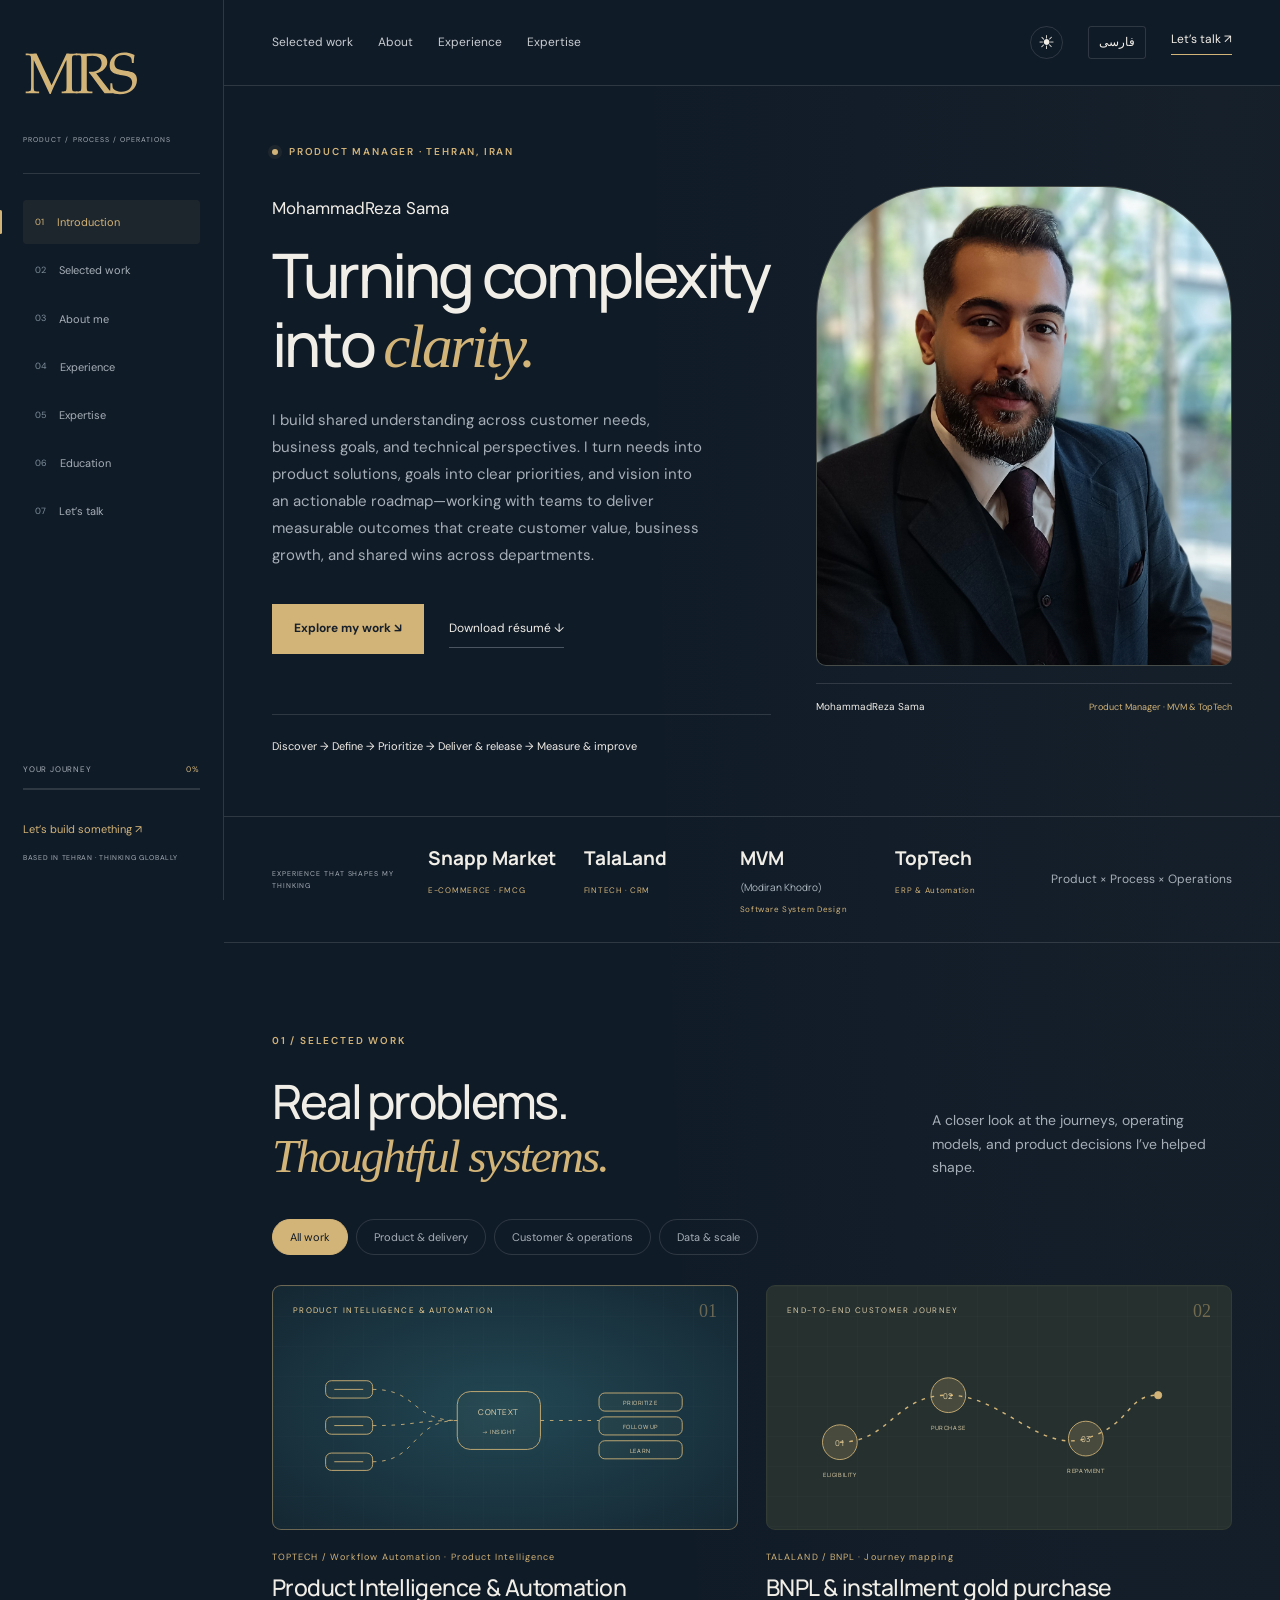
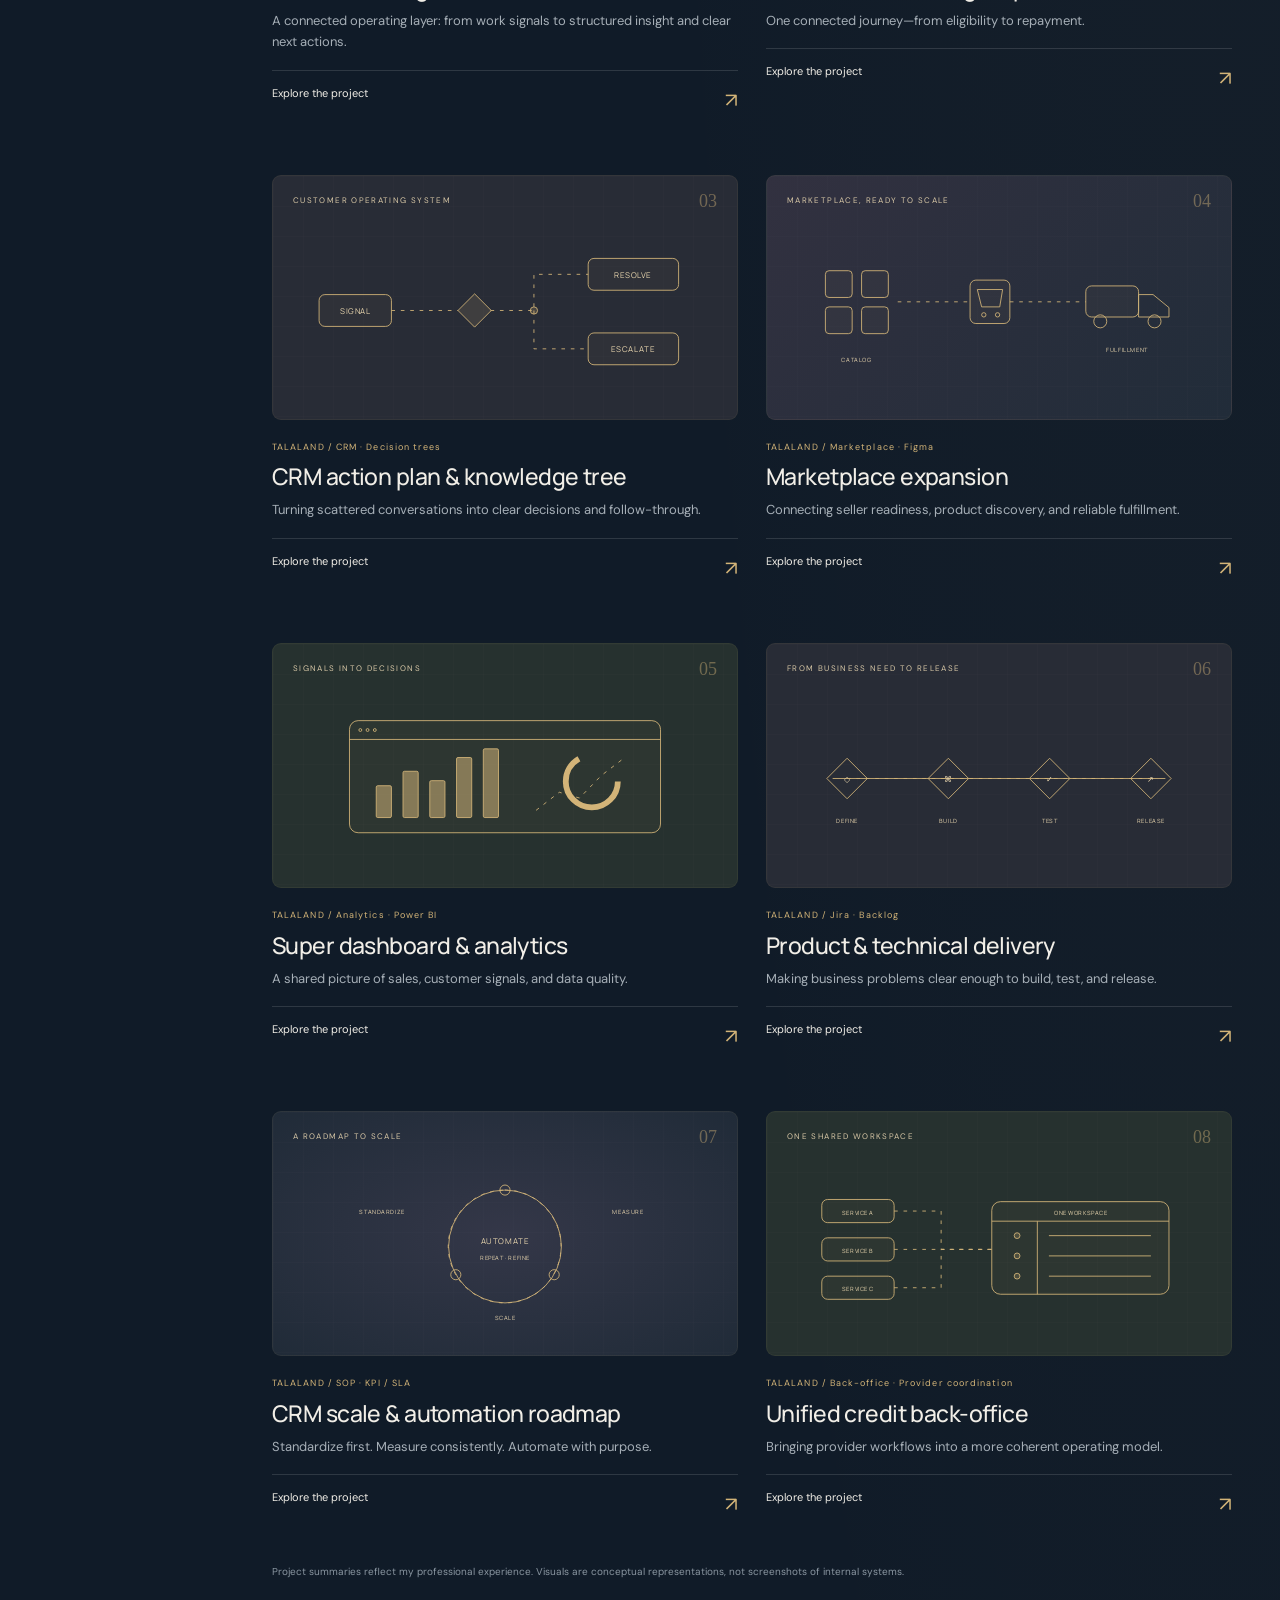
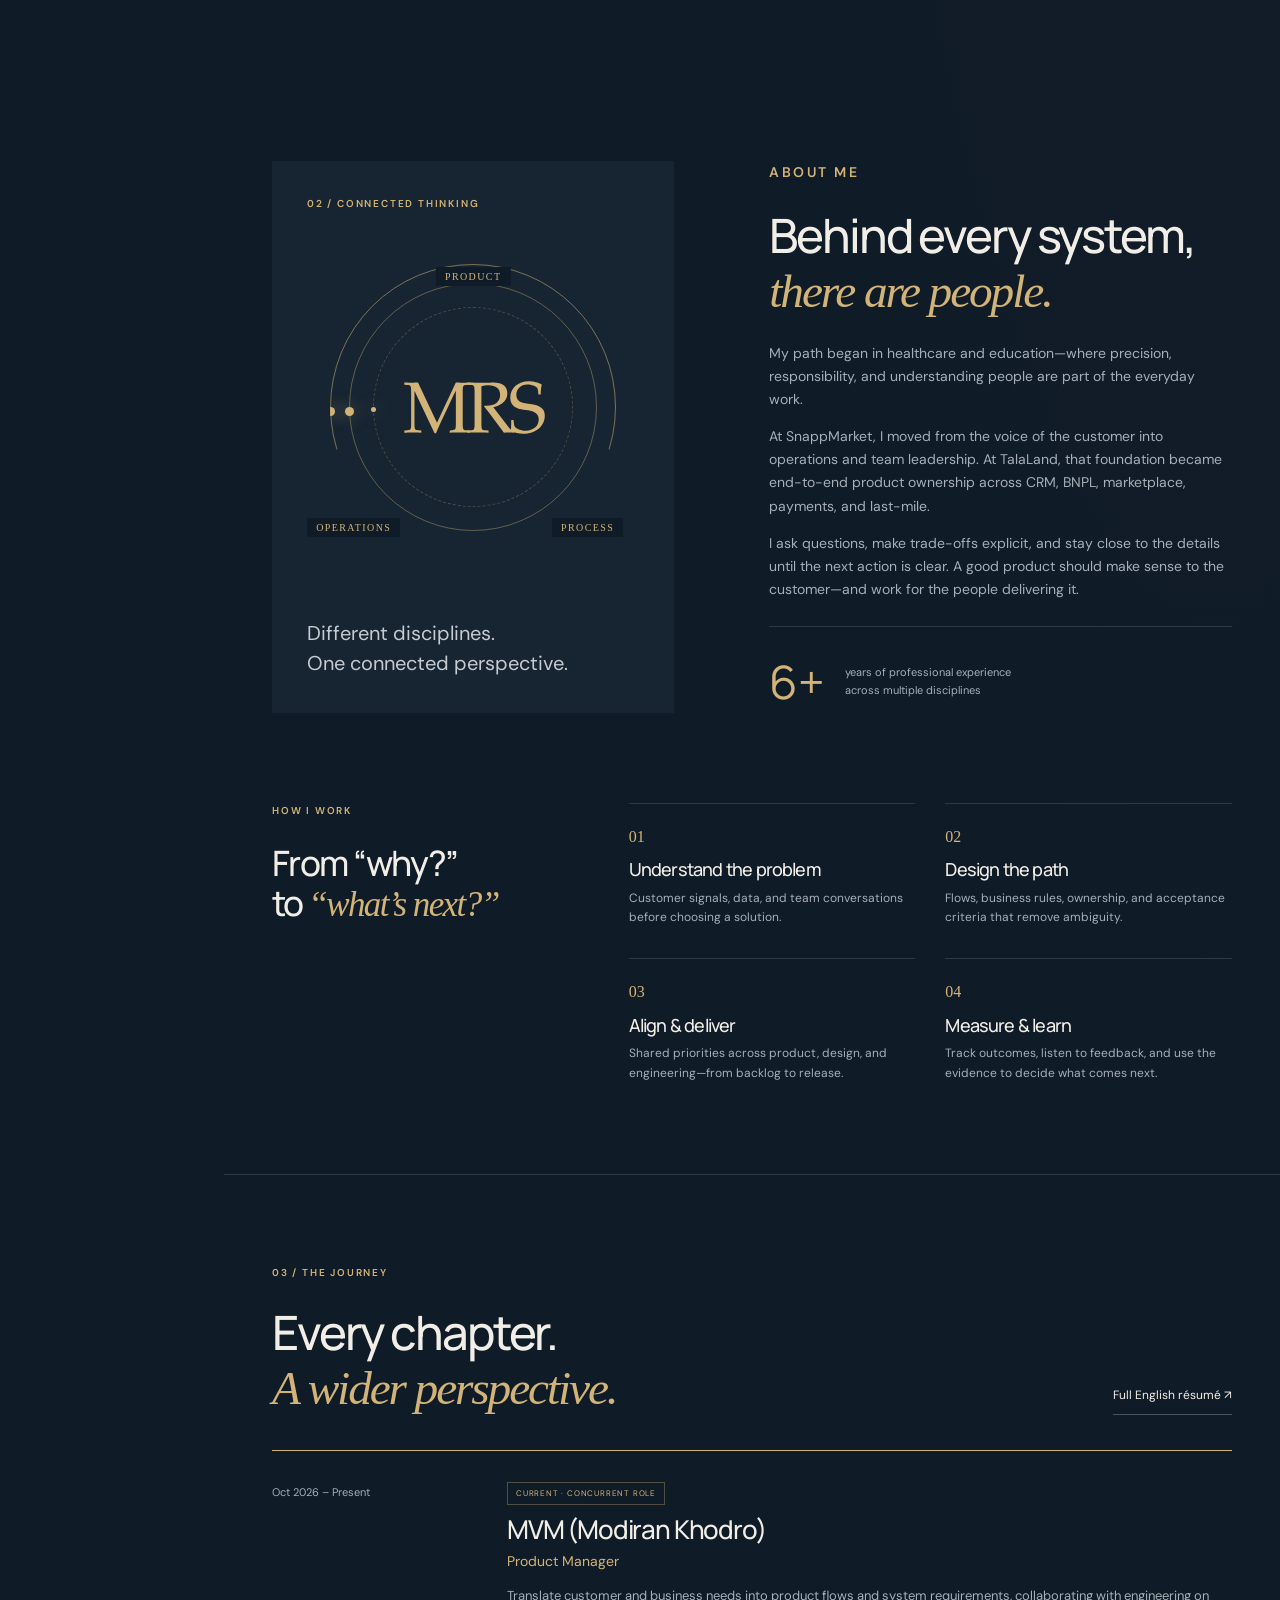
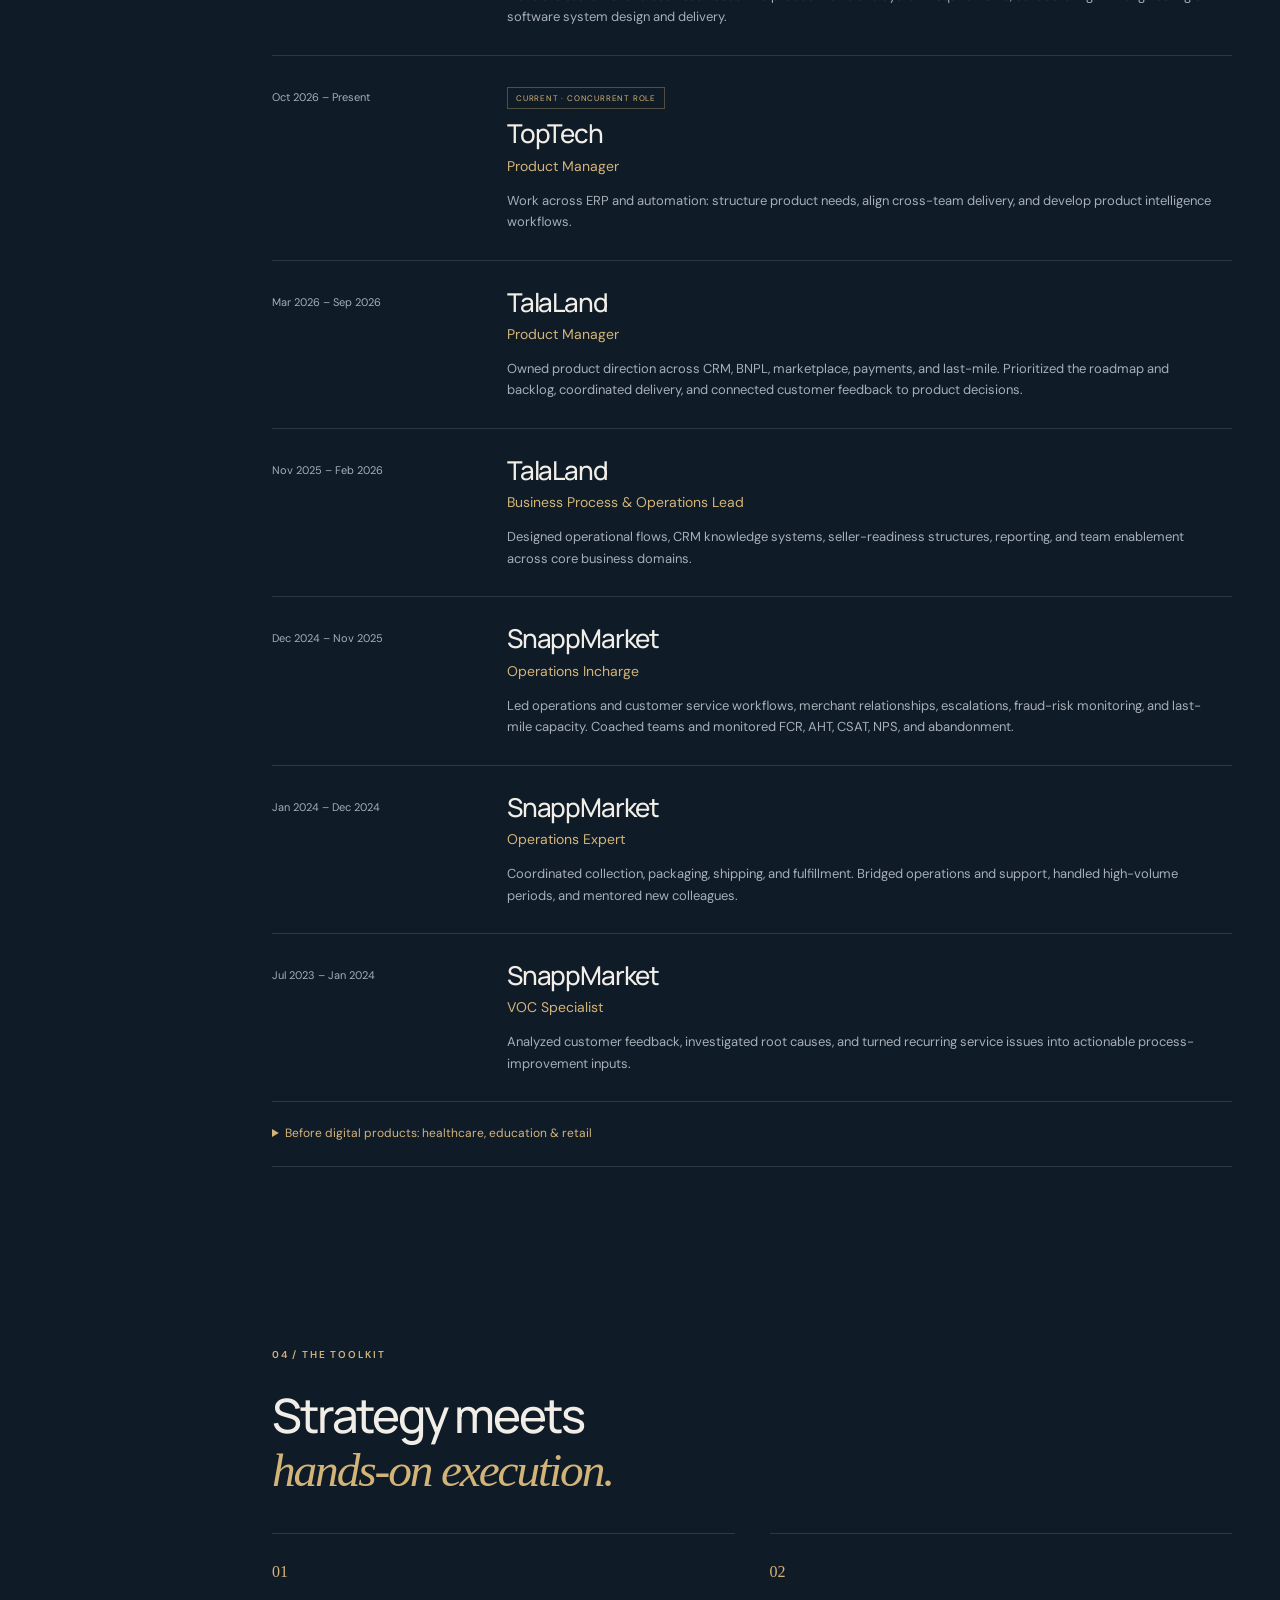
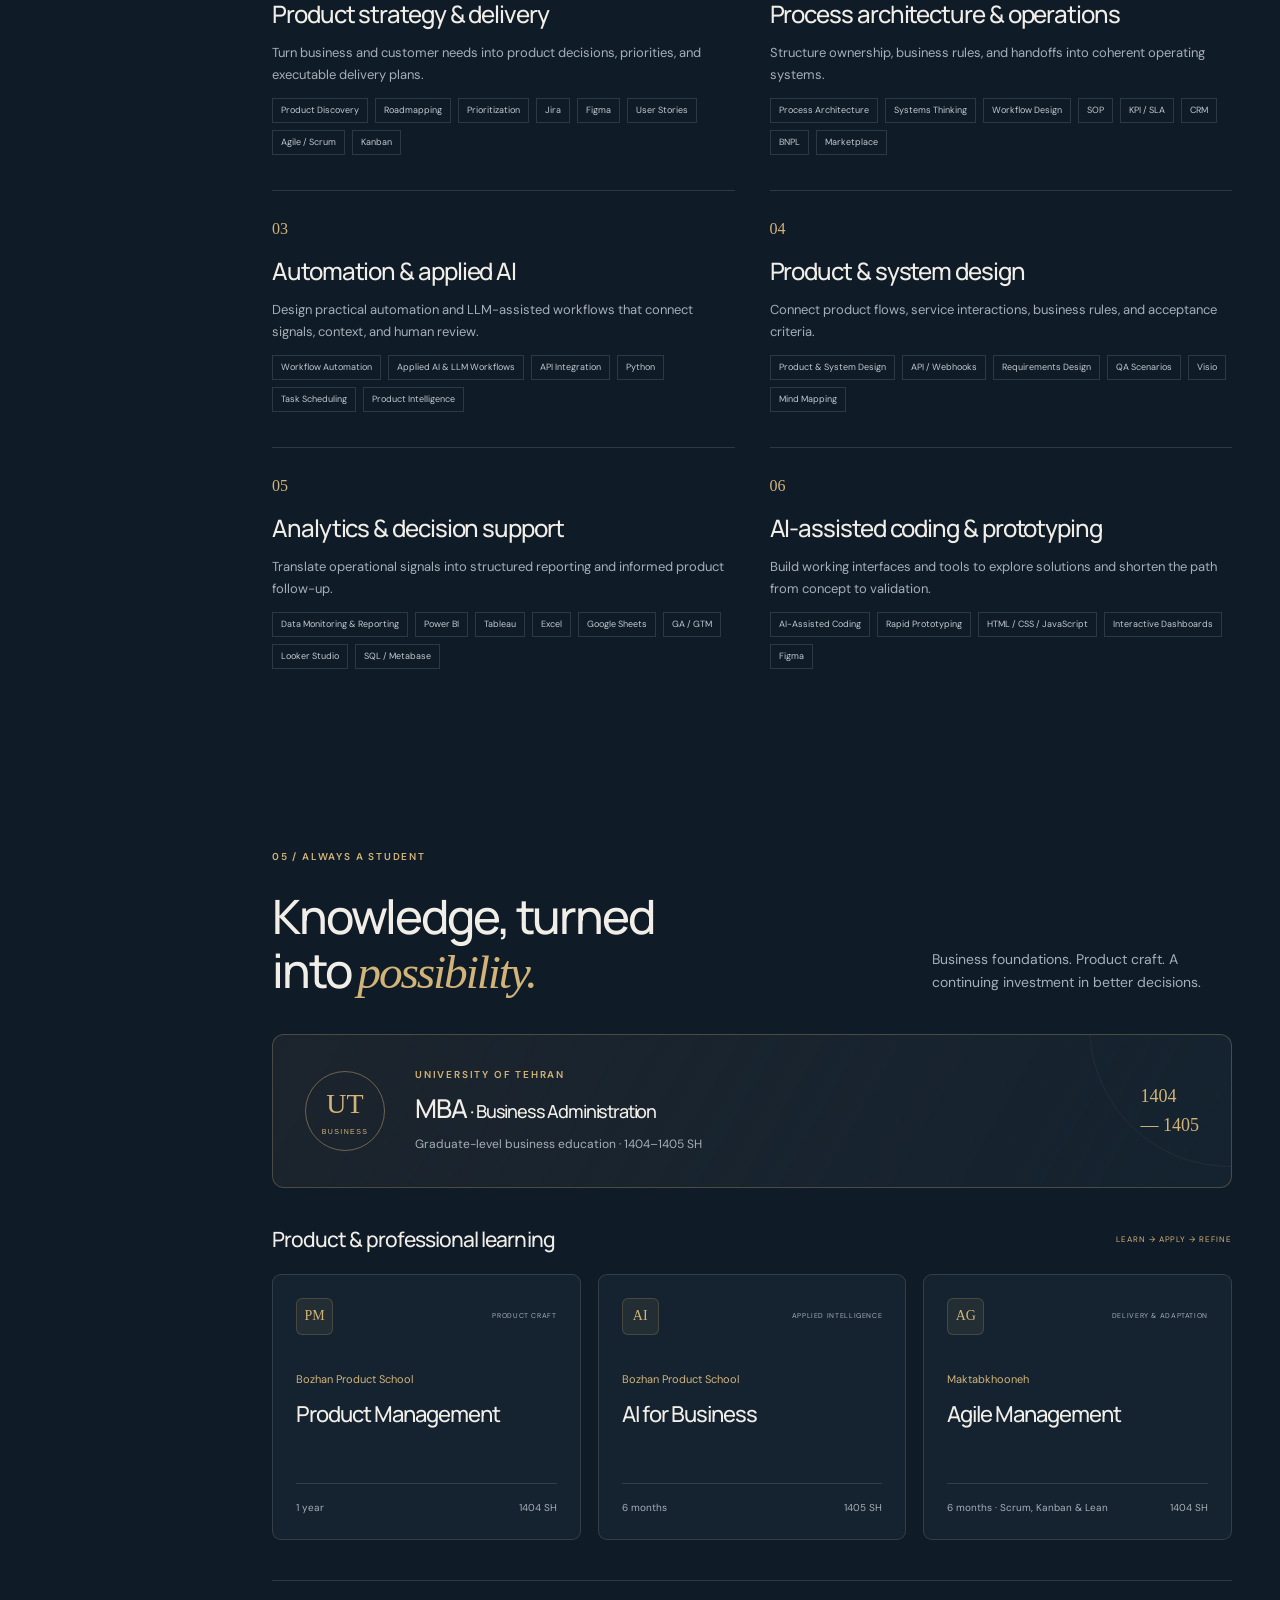
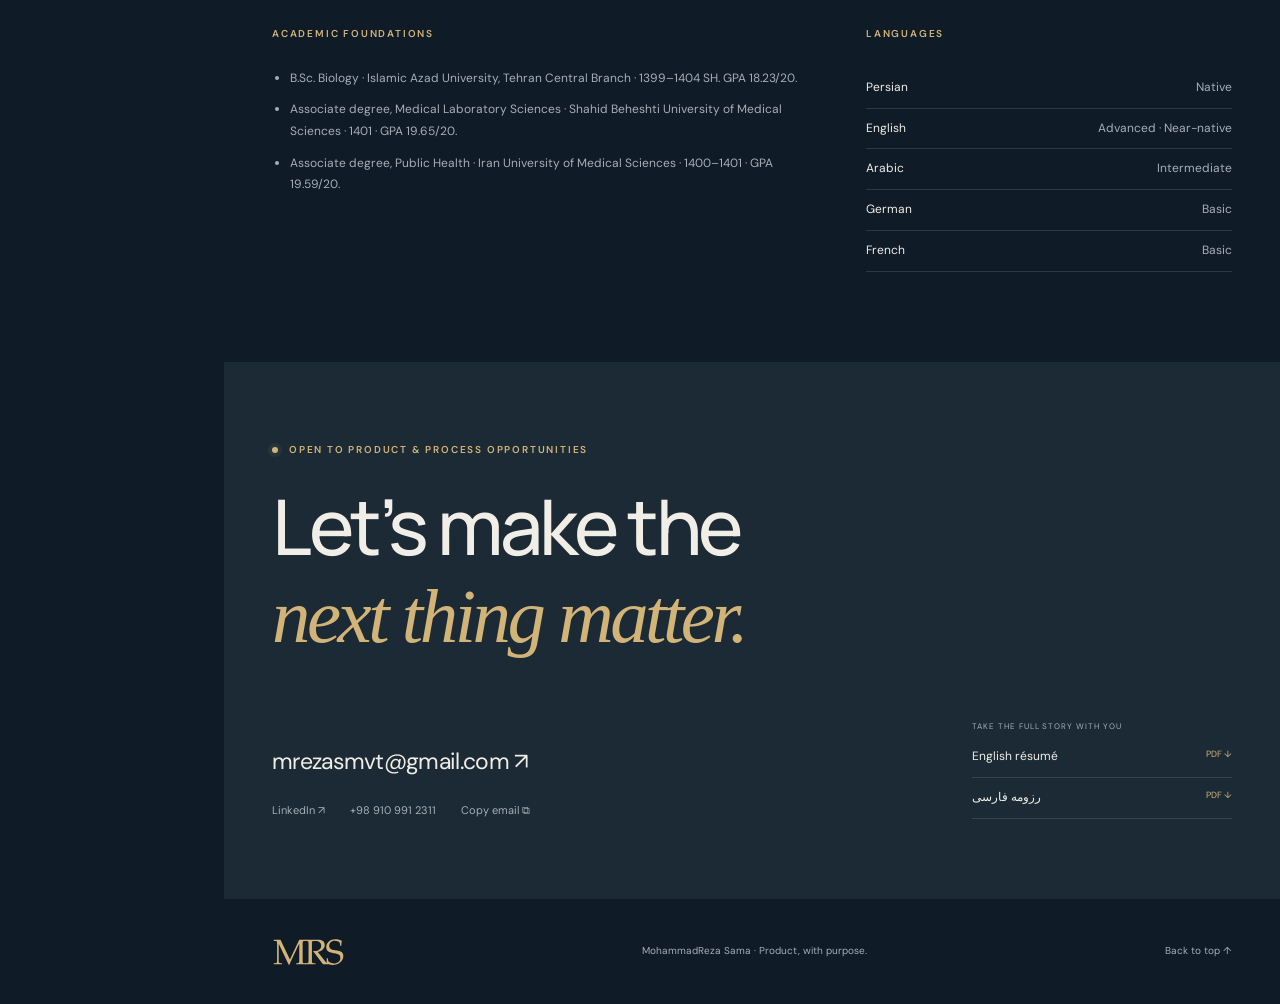
==== commit e5c5c857: "Keep orbital identity labels readable around the MRS monogram" ====
--- a/index.html
+++ b/index.html
@@ -1,5 +1,5 @@
 <!doctype html>
-<html lang="en" dir="ltr"><head><meta charset="utf-8"><meta name="viewport" content="width=device-width,initial-scale=1"><meta name="theme-color" content="#101b28"><title>MohammadReza Sama — Product Manager</title><meta name="description" content="MohammadReza Sama: Product Manager connecting product strategy, operational systems, and measurable outcomes. Explore work across BNPL, CRM, marketplace, and analytics."><meta property="og:title" content="MohammadReza Sama — From complexity to clarity"><meta property="og:description" content="Product management · Product operations · Process optimization"><meta property="og:type" content="website"><meta property="og:image" content="https://mxowl.github.io/portrait.jpg"><link rel="icon" href="favicon.svg"><script>try{document.documentElement.dataset.theme=localStorage.getItem("sama-theme")||"dark"}catch(e){}</script><link rel="stylesheet" href="style.css?v=20261028"><script src="app.js?v=20261028" defer></script></head>
+<html lang="en" dir="ltr"><head><meta charset="utf-8"><meta name="viewport" content="width=device-width,initial-scale=1"><meta name="theme-color" content="#101b28"><title>MohammadReza Sama — Product Manager</title><meta name="description" content="MohammadReza Sama: Product Manager connecting product strategy, operational systems, and measurable outcomes. Explore work across BNPL, CRM, marketplace, and analytics."><meta property="og:title" content="MohammadReza Sama — From complexity to clarity"><meta property="og:description" content="Product management · Product operations · Process optimization"><meta property="og:type" content="website"><meta property="og:image" content="https://mxowl.github.io/portrait.jpg"><link rel="icon" href="favicon.svg"><script>try{document.documentElement.dataset.theme=localStorage.getItem("sama-theme")||"dark"}catch(e){}</script><link rel="stylesheet" href="style.css?v=20261028b"><script src="app.js?v=20261028b" defer></script></head>
 <body><a href="#main" class="skip">Skip to content</a><div class="progress" aria-hidden="true"></div><aside class="sidebar" aria-label="Portfolio navigation"><a class="brand" href="#home" aria-label="Home"><img class="brand-mark" src="monogram.svg" alt="MRS" width="110" height="70"></a><div class="sidebar-caption" data-en="PRODUCT / PROCESS / OPERATIONS" data-fa="محصول / فرآیند / عملیات"></div><nav class="side-links" aria-label="Sections"></nav><div class="reading"><span data-en="YOUR JOURNEY" data-fa="مسیر مطالعه"></span><b id="reading-percent">0%</b><div class="reading-track"><i></i></div></div><a class="side-contact" href="mailto:mrezasmvt@gmail.com" data-en="Let’s build something ↗" data-fa="با هم بسازیم ↗"></a><span class="side-location" data-en="BASED IN TEHRAN · THINKING GLOBALLY" data-fa="ساکن تهران · با نگاه جهانی"></span></aside><header><a class="brand" href="#home" aria-label="MohammadReza Sama home"><img class="brand-mark" src="monogram.svg" alt="MRS" width="110" height="70"></a><nav class="top-nav" aria-label="Main navigation"><a href="#work" data-en="Selected work" data-fa="پروژه‌ها"></a><a href="#about" data-en="About" data-fa="درباره من"></a><a href="#experience" data-en="Experience" data-fa="مسیر حرفه‌ای"></a><a href="#expertise" data-en="Expertise" data-fa="تخصص‌ها"></a></nav><div class="nav-actions"><button id="theme" aria-label="Switch color theme" title="Switch color theme">☀</button><button id="language" aria-label="Switch to Persian">فارسی</button><a class="nav-contact" href="#contact" data-en="Let’s talk ↗" data-fa="گفت‌وگو کنیم ↗"></a><button id="menu" aria-label="Open menu" aria-expanded="false">☰</button></div></header>
 <main id="main"><section class="hero wrap" id="home"><div class="hero-copy"><p class="eyebrow"><span class="dot"></span><span data-en="PRODUCT MANAGER · TEHRAN, IRAN" data-fa="مدیر محصول · تهران، ایران"></span></p><p class="name" data-en="MohammadReza Sama" data-fa="محمدرضا سمواتیان | سما"></p><h1 data-en="Turning complexity<br>into <em>clarity.</em>" data-fa="از پیچیدگی،<br>به <em>شفافیت.</em>"></h1><p class="intro" data-en="I build shared understanding across customer needs, business goals, and technical perspectives. I turn needs into product solutions, goals into clear priorities, and vision into an actionable roadmap—working with teams to deliver measurable outcomes that create customer value, business growth, and shared wins across departments." data-fa="میان زبان نیاز مشتریان، منطق کسب‌وکار و نگاه فنی، درک مشترک می‌سازم؛ نیازها را به راهکار محصول، اهداف را به اولویت‌های روشن و چشم‌انداز را به نقشه راهی قابل‌اجرا تبدیل می‌کنم؛ و همراه تیم‌ها، این مسیر را تا خلق خروجی ملموس و قابل‌اندازه‌گیری پیش می‌برم؛ خروجی‌ای که برای مشتری ارزش، برای کسب‌وکار رشد و برای همه دپارتمان‌ها دستاوردی مشترک و چندبُردی به همراه داشته باشد."></p><div class="actions"><a class="button gold" href="#work" data-en="Explore my work ↘" data-fa="کشف پروژه‌ها ↙"></a><a class="text-link" href="resume-en.pdf?v=20261018" id="hero-resume" target="_blank" data-en="Download résumé ↓" data-fa="دریافت رزومه ↓"></a></div><div class="hero-foot process-foot" data-en="Discover → Define → Prioritize → Deliver &amp; release → Measure &amp; improve" data-fa="کشف مسئله ← تعریف راهکار ← اولویت‌بندی ← اجرا و انتشار ← سنجش و بهبود"></div></div><div class="portrait-block"><div class="portrait-frame"><img src="portrait.jpg" alt="MohammadReza Sama" width="1460" height="1536" fetchpriority="high"><div class="portrait-shade"></div></div><div class="portrait-credit"><span data-en="MohammadReza Sama" data-fa="محمدرضا سما"></span><span data-en="Product Manager · MVM &amp; TopTech" data-fa="مدیر محصول · MVM و TopTech"></span></div></div></section>
 <div class="trust wrap"><span data-en="EXPERIENCE THAT SHAPES MY THINKING" data-fa="تجربه‌هایی که نگاهم را ساخته‌اند"></span><div class="company-list"><strong>Snapp Market<span>E-COMMERCE · FMCG</span></strong><strong>TalaLand<span>FINTECH · CRM</span></strong><strong>MVM <small>(Modiran Khodro)</small><span>Software System Design</span></strong><strong>TopTech<span>ERP &amp; Automation</span></strong></div><p data-en="Product × Process × Operations" data-fa="محصول × فرآیند × عملیات"></p></div>
--- a/style.css
+++ b/style.css
@@ -23,7 +23,7 @@
 
 /* MRS identity and concept-led project motion */
 .brand{line-height:1;letter-spacing:0;display:inline-flex;align-items:center}.brand-mark{width:90px;height:56px;object-fit:contain}.sidebar>.brand{width:max-content;margin-bottom:16px}.sidebar .brand-mark{width:115px;height:75px}footer .brand-mark{width:72px;height:45px}.portrait-credit{flex-wrap:wrap}.company-list strong>span{line-height:1.7;white-space:normal}.company-list strong{white-space:normal}
-.identity-orbit{position:relative;width:260px;height:260px;margin:30px auto 42px;border:0!important;background:none!important;display:grid;place-items:center;isolation:isolate}.identity-orbit:before,.identity-orbit:after{display:none!important}.identity-orbit>img{width:145px;height:95px;z-index:2}.identity-orbit>span.orbit-word{position:absolute!important;inset:auto!important;white-space:nowrap;font:10px Georgia,serif;letter-spacing:.14em;color:var(--gold);background:var(--bg);padding:4px 9px;z-index:3}.identity-orbit .word-product{top:-10px!important;left:50%!important;transform:translateX(-50%)}.identity-orbit .word-process{bottom:0!important;right:-20px!important}.identity-orbit .word-operations{bottom:0!important;left:-36px!important}.orbit-track{position:absolute;border:1px solid #d3b47866;border-radius:50%;inset:6px;animation:mrsOrbit 28s linear infinite}.orbit-track i{position:absolute;top:50%;left:-5px;width:9px;height:9px;border-radius:50%;background:var(--gold);box-shadow:0 0 15px #d3b47880}.orbit-b{inset:30px;border-style:dashed;border-color:#d3b47844;animation-duration:44s;animation-direction:reverse}.orbit-b i{width:5px;height:5px;left:-3px}.orbit-c{inset:-13px;clip-path:polygon(0 0,100% 0,100% 65%,0 65%);border-color:#d3b47888;animation-duration:36s}.about-art{overflow:hidden;min-height:420px}.job-tag{line-height:1.8}
+.identity-orbit{position:relative;width:260px;height:260px;margin:30px auto 42px;border:0!important;background:none!important;display:grid;place-items:center;isolation:isolate}.identity-orbit:before,.identity-orbit:after{display:none!important}.identity-orbit>img{width:145px;height:95px;z-index:2}.identity-orbit>span.orbit-word{position:absolute!important;inset:auto;white-space:nowrap;font:10px Georgia,serif;letter-spacing:.14em;color:var(--gold);background:var(--bg);padding:4px 9px;z-index:3}.identity-orbit .word-product{top:-10px!important;left:50%!important;transform:translateX(-50%)}.identity-orbit .word-process{bottom:0!important;right:-20px!important}.identity-orbit .word-operations{bottom:0!important;left:-36px!important}.orbit-track{position:absolute;border:1px solid #d3b47866;border-radius:50%;inset:6px;animation:mrsOrbit 28s linear infinite}.orbit-track i{position:absolute;top:50%;left:-5px;width:9px;height:9px;border-radius:50%;background:var(--gold);box-shadow:0 0 15px #d3b47880}.orbit-b{inset:30px;border-style:dashed;border-color:#d3b47844;animation-duration:44s;animation-direction:reverse}.orbit-b i{width:5px;height:5px;left:-3px}.orbit-c{inset:-13px;clip-path:polygon(0 0,100% 0,100% 65%,0 65%);border-color:#d3b47888;animation-duration:36s}.about-art{overflow:hidden;min-height:420px}.job-tag{line-height:1.8}
 .project-visual{position:relative;overflow:hidden}.concept-scene{position:absolute;inset:38px 15px 12px;width:calc(100% - 30px);height:calc(100% - 50px);direction:ltr;fill:none;stroke:var(--gold);stroke-width:1.2;overflow:visible}.concept-scene text{stroke:none;fill:#ead7af;text-anchor:middle;font:11px Manrope,Arial,sans-serif;letter-spacing:.07em}.concept-scene .micro{font-size:8px;letter-spacing:.1em}.concept-scene rect{fill:#d3b47809}.concept-scene .flow-path{stroke-dasharray:5 8;animation:signalFlow 3.5s linear infinite}.concept-scene .pulse-dot{fill:#d3b47830;animation:nodePulse 3s ease-in-out infinite}.concept-scene .core{filter:drop-shadow(0 0 9px #d3b47818)}.concept-scene .signal{animation:signalShift 4s ease-in-out infinite}.concept-scene .s1{animation-delay:.6s}.concept-scene .s2{animation-delay:1.2s}.concept-scene .journey-line{stroke-width:2}.concept-scene .traveler{fill:var(--gold);animation:nodePulse 2s ease-in-out infinite}.concept-scene .decision{fill:#d3b47822;animation:nodePulse 3s ease-in-out infinite}.concept-scene .tile{animation:tileRise 4s ease-in-out infinite;transform-box:fill-box;transform-origin:center}.concept-scene .tile-1{animation-delay:.4s}.concept-scene .tile-2{animation-delay:.8s}.concept-scene .tile-3{animation-delay:1.2s}.concept-scene .delivery{animation:deliveryGlide 4.5s ease-in-out infinite}.concept-scene .chart-col{fill:#d3b47888;transform-origin:center 174px;animation:columnRise 5s ease-in-out infinite}.concept-scene .col-1{animation-delay:.4s}.concept-scene .col-2{animation-delay:.8s}.concept-scene .col-3{animation-delay:1.2s}.concept-scene .col-4{animation-delay:1.6s}.concept-scene .chart-ring{stroke-width:8;stroke-dasharray:150 80;transform-origin:420px 124px;animation:mrsOrbit 30s linear infinite}.concept-scene .gate{animation:nodePulse 5s ease-in-out infinite}.concept-scene .gate-1{animation-delay:.7s}.concept-scene .gate-2{animation-delay:1.4s}.concept-scene .gate-3{animation-delay:2.1s}.concept-scene .automation-wheel{transform-origin:300px 120px;animation:mrsOrbit 32s linear infinite}.concept-scene .workspace{animation:nodePulse 6s ease-in-out infinite}
 .project-visual.banner-0{background:radial-gradient(ellipse at 50% 50%,#224754,#142732)}.project-visual.banner-1{background:linear-gradient(135deg,#253a43,#182b36)}.project-visual.banner-2{background:linear-gradient(135deg,#2c3b33,#1b302e)}.project-visual.banner-3{background:linear-gradient(135deg,#323140,#212c39)}.project-visual.banner-4{background:linear-gradient(135deg,#1b3c48,#172b38)}.project-visual.banner-5{background:linear-gradient(135deg,#34372d,#202f33)}.project-visual.banner-6{background:radial-gradient(ellipse,#343748,#202b38)}.project-visual.banner-7{background:linear-gradient(135deg,#243936,#192c36)}
 @keyframes mrsOrbit{to{transform:rotate(360deg)}}@keyframes signalFlow{to{stroke-dashoffset:-52}}@keyframes nodePulse{0%,100%{opacity:.65}50%{opacity:1}}@keyframes signalShift{0%,100%{transform:translateX(0)}50%{transform:translateX(5px)}}@keyframes tileRise{0%,100%{transform:translateY(0)}50%{transform:translateY(-7px)}}@keyframes deliveryGlide{0%,100%{transform:translateX(0)}50%{transform:translateX(9px)}}@keyframes columnRise{0%,100%{transform:scaleY(.8)}50%{transform:scaleY(1)}}
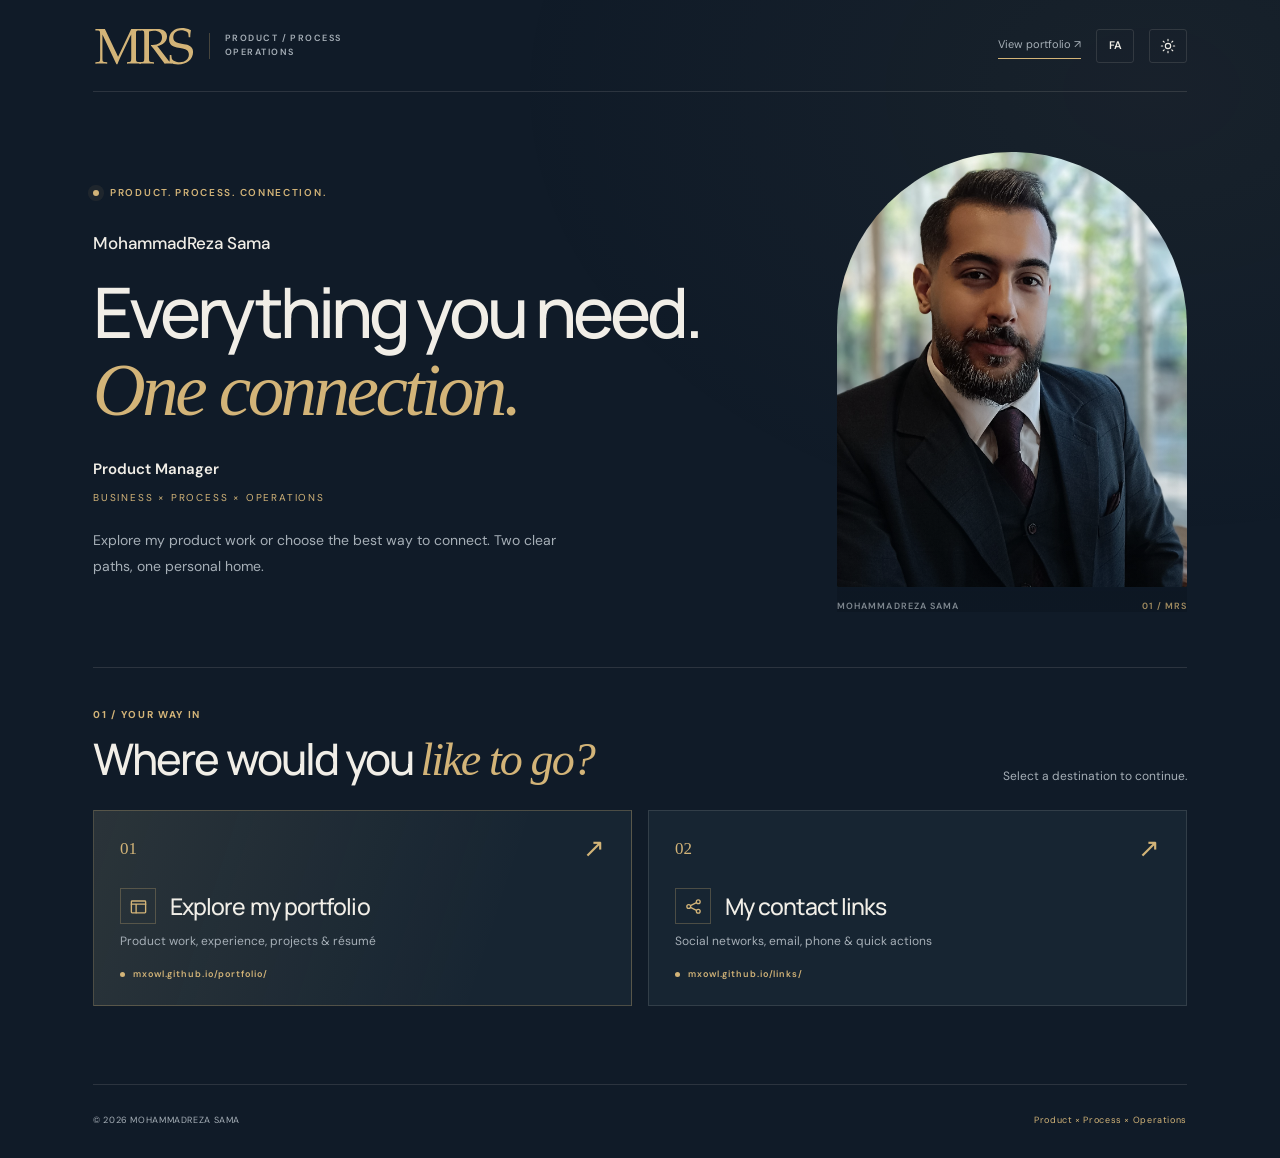
==== commit 84c20886: "Make MRS personal hub the home with clear portfolio and contact-links routes" ====
--- a/index.html
+++ b/index.html
@@ -1,14 +1,229 @@
 <!doctype html>
-<html lang="en" dir="ltr"><head><meta charset="utf-8"><meta name="viewport" content="width=device-width,initial-scale=1"><meta name="theme-color" content="#101b28"><title>MohammadReza Sama — Product Manager</title><meta name="description" content="MohammadReza Sama: Product Manager connecting product strategy, operational systems, and measurable outcomes. Explore work across BNPL, CRM, marketplace, and analytics."><meta property="og:title" content="MohammadReza Sama — From complexity to clarity"><meta property="og:description" content="Product management · Product operations · Process optimization"><meta property="og:type" content="website"><meta property="og:image" content="https://mxowl.github.io/portrait.jpg"><link rel="icon" href="favicon.svg"><script>try{document.documentElement.dataset.theme=localStorage.getItem("sama-theme")||"dark"}catch(e){}</script><link rel="stylesheet" href="style.css?v=20261028b"><script src="app.js?v=20261028b" defer></script></head>
-<body><a href="#main" class="skip">Skip to content</a><div class="progress" aria-hidden="true"></div><aside class="sidebar" aria-label="Portfolio navigation"><a class="brand" href="#home" aria-label="Home"><img class="brand-mark" src="monogram.svg" alt="MRS" width="110" height="70"></a><div class="sidebar-caption" data-en="PRODUCT / PROCESS / OPERATIONS" data-fa="محصول / فرآیند / عملیات"></div><nav class="side-links" aria-label="Sections"></nav><div class="reading"><span data-en="YOUR JOURNEY" data-fa="مسیر مطالعه"></span><b id="reading-percent">0%</b><div class="reading-track"><i></i></div></div><a class="side-contact" href="mailto:mrezasmvt@gmail.com" data-en="Let’s build something ↗" data-fa="با هم بسازیم ↗"></a><span class="side-location" data-en="BASED IN TEHRAN · THINKING GLOBALLY" data-fa="ساکن تهران · با نگاه جهانی"></span></aside><header><a class="brand" href="#home" aria-label="MohammadReza Sama home"><img class="brand-mark" src="monogram.svg" alt="MRS" width="110" height="70"></a><nav class="top-nav" aria-label="Main navigation"><a href="#work" data-en="Selected work" data-fa="پروژه‌ها"></a><a href="#about" data-en="About" data-fa="درباره من"></a><a href="#experience" data-en="Experience" data-fa="مسیر حرفه‌ای"></a><a href="#expertise" data-en="Expertise" data-fa="تخصص‌ها"></a></nav><div class="nav-actions"><button id="theme" aria-label="Switch color theme" title="Switch color theme">☀</button><button id="language" aria-label="Switch to Persian">فارسی</button><a class="nav-contact" href="#contact" data-en="Let’s talk ↗" data-fa="گفت‌وگو کنیم ↗"></a><button id="menu" aria-label="Open menu" aria-expanded="false">☰</button></div></header>
-<main id="main"><section class="hero wrap" id="home"><div class="hero-copy"><p class="eyebrow"><span class="dot"></span><span data-en="PRODUCT MANAGER · TEHRAN, IRAN" data-fa="مدیر محصول · تهران، ایران"></span></p><p class="name" data-en="MohammadReza Sama" data-fa="محمدرضا سمواتیان | سما"></p><h1 data-en="Turning complexity<br>into <em>clarity.</em>" data-fa="از پیچیدگی،<br>به <em>شفافیت.</em>"></h1><p class="intro" data-en="I build shared understanding across customer needs, business goals, and technical perspectives. I turn needs into product solutions, goals into clear priorities, and vision into an actionable roadmap—working with teams to deliver measurable outcomes that create customer value, business growth, and shared wins across departments." data-fa="میان زبان نیاز مشتریان، منطق کسب‌وکار و نگاه فنی، درک مشترک می‌سازم؛ نیازها را به راهکار محصول، اهداف را به اولویت‌های روشن و چشم‌انداز را به نقشه راهی قابل‌اجرا تبدیل می‌کنم؛ و همراه تیم‌ها، این مسیر را تا خلق خروجی ملموس و قابل‌اندازه‌گیری پیش می‌برم؛ خروجی‌ای که برای مشتری ارزش، برای کسب‌وکار رشد و برای همه دپارتمان‌ها دستاوردی مشترک و چندبُردی به همراه داشته باشد."></p><div class="actions"><a class="button gold" href="#work" data-en="Explore my work ↘" data-fa="کشف پروژه‌ها ↙"></a><a class="text-link" href="resume-en.pdf?v=20261018" id="hero-resume" target="_blank" data-en="Download résumé ↓" data-fa="دریافت رزومه ↓"></a></div><div class="hero-foot process-foot" data-en="Discover → Define → Prioritize → Deliver &amp; release → Measure &amp; improve" data-fa="کشف مسئله ← تعریف راهکار ← اولویت‌بندی ← اجرا و انتشار ← سنجش و بهبود"></div></div><div class="portrait-block"><div class="portrait-frame"><img src="portrait.jpg" alt="MohammadReza Sama" width="1460" height="1536" fetchpriority="high"><div class="portrait-shade"></div></div><div class="portrait-credit"><span data-en="MohammadReza Sama" data-fa="محمدرضا سما"></span><span data-en="Product Manager · MVM &amp; TopTech" data-fa="مدیر محصول · MVM و TopTech"></span></div></div></section>
-<div class="trust wrap"><span data-en="EXPERIENCE THAT SHAPES MY THINKING" data-fa="تجربه‌هایی که نگاهم را ساخته‌اند"></span><div class="company-list"><strong>Snapp Market<span>E-COMMERCE · FMCG</span></strong><strong>TalaLand<span>FINTECH · CRM</span></strong><strong>MVM <small>(Modiran Khodro)</small><span>Software System Design</span></strong><strong>TopTech<span>ERP &amp; Automation</span></strong></div><p data-en="Product × Process × Operations" data-fa="محصول × فرآیند × عملیات"></p></div>
-<section class="section wrap" id="work"><div class="section-head"><div><p class="eyebrow" data-en="01 / SELECTED WORK" data-fa="۰۱ / پروژه‌های منتخب"></p><h2 data-en="Real problems.<br><em>Thoughtful systems.</em>" data-fa="مسئله‌های واقعی.<br><em>راه‌حل‌های سنجیده.</em>"></h2></div><p data-en="A closer look at the journeys, operating models, and product decisions I’ve helped shape." data-fa="نگاهی نزدیک‌تر به سفرهای مشتری، مدل‌های عملیاتی و تصمیم‌های محصولی که در شکل‌گیری‌شان نقش داشته‌ام."></p></div><div class="filters" role="group" aria-label="Filter projects"><button class="active" data-filter="all" data-en="All work" data-fa="همه پروژه‌ها"></button><button data-filter="product" data-en="Product & delivery" data-fa="محصول و اجرا"></button><button data-filter="operations" data-en="Customer & operations" data-fa="مشتری و عملیات"></button><button data-filter="data" data-en="Data & scale" data-fa="داده و مقیاس"></button></div><div id="projects" class="projects"></div><p class="fine" data-en="Project summaries reflect my professional experience. Visuals are conceptual representations, not screenshots of internal systems." data-fa="شرح پروژه‌ها بر پایه تجربه حرفه‌ای من است. تصاویر، نمایش مفهومی‌اند و اسکرین‌شات سامانه‌های داخلی نیستند."></p></section>
-
-<section class="section wrap about" id="about"><div class="about-art"><span class="eyebrow">02 / CONNECTED THINKING</span><div class="orbit identity-orbit" role="img" aria-label="MRS — Product, Process, Operations"><div class="orbit-track orbit-a"><i></i></div><div class="orbit-track orbit-b"><i></i></div><div class="orbit-track orbit-c"><i></i></div><span class="orbit-word word-product">PRODUCT</span><span class="orbit-word word-process">PROCESS</span><span class="orbit-word word-operations">OPERATIONS</span><img src="monogram.svg" alt="" width="150" height="95"></div><p data-en="Different disciplines.<br>One connected perspective." data-fa="حوزه‌های متفاوت.<br>یک نگاه پیوسته."></p></div><div><p class="eyebrow" data-en="ABOUT ME" data-fa="درباره من"></p><h2 data-en="Behind every system,<br><em>there are people.</em>" data-fa="پشت هر سیستم،<br><em>آدم‌ها هستند.</em>"></h2><p data-en="My path began in healthcare and education—where precision, responsibility, and understanding people are part of the everyday work." data-fa="مسیر من از سلامت و آموزش شروع شد؛ جایی که دقت، مسئولیت‌پذیری و فهم آدم‌ها بخشی از کار روزمره است."></p><p data-en="At SnappMarket, I moved from the voice of the customer into operations and team leadership. At TalaLand, that foundation became end-to-end product ownership across CRM, BNPL, marketplace, payments, and last-mile." data-fa="در اسنپ‌مارکت، از صدای مشتری به عملیات و سرپرستی تیم رسیدم. در طلالند، این تجربه به مالکیت سرتاسری محصول در CRM، خرید اعتباری، مارکت‌پلیس، پرداخت و تحویل نهایی تبدیل شد."></p><p data-en="I ask questions, make trade-offs explicit, and stay close to the details until the next action is clear. A good product should make sense to the customer—and work for the people delivering it." data-fa="سؤال می‌پرسم، موازنه‌های تصمیم را شفاف می‌کنم و تا روشن‌شدن اقدام بعدی به جزئیات نزدیک می‌مانم. محصول خوب باید برای مشتری قابل‌فهم و برای تیم قابل‌اجرا باشد."></p><div class="about-stat"><strong>6+</strong><span data-en="years of professional experience<br>across multiple disciplines" data-fa="سال تجربه حرفه‌ای<br>در حوزه‌های مختلف"></span></div></div></section>
-<section class="wrap method"><div><p class="eyebrow" data-en="HOW I WORK" data-fa="شیوه کار من"></p><h2 data-en="From “why?”<br>to <em>“what’s next?”</em>" data-fa="از «چرا؟»<br>تا <em>«قدم بعدی؟»</em>"></h2></div><div id="steps" class="steps"></div></section>
-<section class="section wrap" id="experience"><div class="section-head"><div><p class="eyebrow" data-en="03 / THE JOURNEY" data-fa="۰۳ / مسیر حرفه‌ای"></p><h2 data-en="Every chapter.<br><em>A wider perspective.</em>" data-fa="هر تجربه.<br><em>یک زاویه تازه.</em>"></h2></div><a class="text-link" href="resume-en.pdf?v=20261018" target="_blank" data-en="Full English résumé ↗" data-fa="رزومه کامل انگلیسی ↗"></a></div><div id="timeline"></div><details class="earlier"><summary data-en="Before digital products: healthcare, education & retail" data-fa="پیش از محصولات دیجیتال؛ سلامت، آموزش و خرده‌فروشی"></summary><div id="earlier"></div></details></section>
-<section class="section wrap" id="expertise"><div class="section-head"><div><p class="eyebrow" data-en="04 / THE TOOLKIT" data-fa="۰۴ / تخصص‌ها و ابزارها"></p><h2 data-en="Strategy meets<br><em>hands-on execution.</em>" data-fa="استراتژی، در کنار<br><em>تجربه واقعی اجرا.</em>"></h2></div></div><div id="skills" class="skills"></div></section><section class="section wrap education-section" id="education"><div class="section-head"><div><p class="eyebrow" data-en="05 / ALWAYS A STUDENT" data-fa="۰۵ / همیشه در مسیر یادگیری"></p><h2 data-en="Knowledge, turned<br>into <em>possibility.</em>" data-fa="دانش، در مسیر<br><em>ساختن فردا.</em>"></h2></div><p data-en="Business foundations. Product craft. A continuing investment in better decisions." data-fa="پایه‌های کسب‌وکار، مهارت محصول و سرمایه‌گذاری مستمر برای تصمیم‌های بهتر."></p></div><div class="academic-card"><span class="academic-seal" aria-hidden="true">UT<span>BUSINESS</span></span><div><p class="eyebrow" data-en="UNIVERSITY OF TEHRAN" data-fa="دانشگاه تهران"></p><h3>MBA <span data-en="· Business Administration" data-fa="· مدیریت کسب‌وکار"></span></h3><p data-en="Graduate-level business education · 1404–1405 SH" data-fa="تحصیلات تکمیلی مدیریت کسب‌وکار · ۱۴۰۴–۱۴۰۵"></p></div><span class="academic-year">1404<br>— 1405</span></div><div class="course-heading"><h3 data-en="Product & professional learning" data-fa="دوره‌های تخصصی محصول و کسب‌وکار"></h3><span data-en="LEARN → APPLY → REFINE" data-fa="یادگیری ← اجرا ← بهبود"></span></div><div id="courses" class="courses"></div><div class="learning"><div><p class="eyebrow" data-en="ACADEMIC FOUNDATIONS" data-fa="پیشینه تحصیلی"></p><ul id="education-list"></ul></div><div><p class="eyebrow" data-en="LANGUAGES" data-fa="زبان‌ها"></p><div id="languages"></div></div></div></section><section class="contact" id="contact"><div class="wrap"><p class="eyebrow"><span class="dot"></span><span data-en="OPEN TO PRODUCT & PROCESS OPPORTUNITIES" data-fa="آماده گفت‌وگو درباره فرصت‌های محصول و فرآیند"></span></p><h2 data-en="Let’s make the<br><em>next thing matter.</em>" data-fa="فصل بعدی را<br><em>با هم بسازیم.</em>"></h2><div class="contact-bottom"><div><a class="email" href="mailto:mrezasmvt@gmail.com">mrezasmvt@gmail.com ↗</a><div class="contact-links"><a href="https://www.linkedin.com/in/mohammadreza-samavatian-045bb0238" target="_blank" rel="noopener">LinkedIn ↗</a><a href="tel:+989109912311" dir="ltr">+98 910 991 2311</a><button id="copy" data-en="Copy email ⧉" data-fa="کپی ایمیل ⧉"></button></div></div><div class="resume-box"><span data-en="TAKE THE FULL STORY WITH YOU" data-fa="داستان کامل مسیر حرفه‌ای من"></span><a href="resume-en.pdf?v=20261018" download>English résumé <b>PDF ↓</b></a><a href="resume-fa.pdf?v=20261018" download>رزومه فارسی <b>PDF ↓</b></a></div></div></div></section></main>
-<footer class="wrap"><a class="brand" href="#home"><img class="brand-mark" src="monogram.svg" alt="MRS" width="110" height="70"></a><span data-en="MohammadReza Sama · Product, with purpose." data-fa="محمدرضا سما · محصول، با هدف."></span><a href="#home" data-en="Back to top ↑" data-fa="بازگشت به بالا ↑"></a></footer><dialog id="case"><div class="dialog-top"><span data-en="PROJECT SPOTLIGHT" data-fa="نگاهی نزدیک‌تر به پروژه"></span><button id="close-case" aria-label="Close project">✕</button></div><div id="case-content"></div></dialog><div id="toast" role="status"></div><noscript><p>Please enable JavaScript to explore the bilingual portfolio. <a href="resume-en.pdf?v=20261018">Download the full résumé</a> or email mrezasmvt@gmail.com.</p></noscript></body></html>
-
-
+<html lang="en" dir="ltr" data-theme="dark">
+<head>
+<meta charset="utf-8">
+<meta name="viewport" content="width=device-width,initial-scale=1">
+<meta name="theme-color" content="#101b28">
+<meta name="description" content="MohammadReza Sama — Product Manager. Explore my portfolio, projects, and personal links. Business × Process × Operations.">
+<meta property="og:type" content="website">
+<meta property="og:title" content="MohammadReza Sama — Personal Hub">
+<meta property="og:description" content="Product Manager. Explore my work or connect through your preferred channel.">
+<meta property="og:image" content="https://mxowl.github.io/portrait.jpg">
+<link rel="icon" type="image/svg+xml" href="favicon.svg">
+<link rel="preconnect" href="https://fonts.googleapis.com">
+<link rel="preconnect" href="https://fonts.gstatic.com" crossorigin>
+<link href="https://fonts.googleapis.com/css2?family=DM+Sans:wght@400;500;600;700&family=Manrope:wght@400;500;600;700;800&family=Vazirmatn:wght@400;500;600;700;800&display=swap" rel="stylesheet">
+<title>MohammadReza Sama — Personal Hub</title>
+<style>
+:root{
+  --bg:#101b28;--panel:#172532;--panel2:#1b2b37;--ink:#f1eee7;--muted:#a6afb7;
+  --gold:#d3b478;--line:rgba(241,238,231,.12);--gold-line:rgba(211,180,120,.28);
+  --serif:Georgia,"Times New Roman",serif;color-scheme:dark
+}
+html[data-theme="light"]{
+  --bg:#f5f2eb;--panel:#f1ede4;--panel2:#eae4d8;--ink:#21313f;--muted:#66727d;
+  --gold:#99743e;--line:rgba(32,48,60,.14);--gold-line:rgba(153,116,62,.35);color-scheme:light
+}
+*,*::before,*::after{box-sizing:border-box}
+html{scroll-behavior:smooth}
+body{margin:0;background:var(--bg);color:var(--ink);font-family:"DM Sans",Arial,sans-serif;line-height:1.6;-webkit-font-smoothing:antialiased;min-height:100vh}
+body::before{content:"";position:fixed;pointer-events:none;inset:0;z-index:-1;background:radial-gradient(ellipse at 90% 10%,rgba(211,180,120,.045),transparent 40%)}
+h1,h2,h3,p{margin-top:0}
+a{color:inherit;text-decoration:none}
+a,button{-webkit-tap-highlight-color:transparent}
+a:focus-visible,button:focus-visible{outline:2px solid var(--gold);outline-offset:5px}
+button{font:inherit;cursor:pointer}
+.shell{width:min(100%,1170px);margin-inline:auto;padding-inline:38px}
+.head{height:92px;display:flex;align-items:center;justify-content:space-between;border-bottom:1px solid var(--line);gap:16px}
+.brand{display:flex;align-items:center;gap:15px}
+.brand img{width:101px;height:51px;object-fit:contain}
+.brand-line{height:26px;width:1px;background:var(--gold-line)}
+.brand-desc{font:600 9px/1.5 "DM Sans",sans-serif;letter-spacing:.16em;color:var(--muted)}
+.nav-right{display:flex;align-items:center;gap:15px}
+.nav-portfolio{font-size:11px;color:var(--muted);border-bottom:1px solid var(--gold);padding:4px 0}
+.nav-portfolio:hover{color:var(--gold)}
+.control{background:none;color:var(--ink);border:1px solid var(--line);padding:0 10px;height:34px;min-width:38px;border-radius:3px;display:grid;place-items:center;font-size:11px;font-weight:600}
+.control:hover{border-color:var(--gold-line)}
+.control svg{width:16px;height:16px}
+.hero{min-height:520px;display:grid;grid-template-columns:minmax(0,1.2fr) minmax(230px,.8fr);align-items:center;gap:7%;padding-top:60px;padding-bottom:55px;border-bottom:1px solid var(--line)}
+.eyebrow{display:flex;align-items:center;gap:11px;color:var(--gold);font-weight:600;font-size:10px;letter-spacing:.17em;margin:0 0 29px}
+.eyebrow::before{content:"";height:6px;width:6px;border-radius:50%;background:var(--gold);box-shadow:0 0 0 5px rgba(211,180,120,.08)}
+.person-name{font-size:17px;color:var(--ink);font-weight:500;margin:0 0 17px}
+h1{font:500 clamp(48px,5.45vw,76px)/1.08 "Manrope",sans-serif;letter-spacing:-.058em;max-width:690px;margin:0}
+h1 span,h1 em{display:block}
+h1 em{font:400 italic clamp(52px,5.7vw,81px)/1.14 var(--serif);letter-spacing:-.048em;color:var(--gold)}
+.role{font-size:15px;color:var(--ink);font-weight:600;margin:25px 0 9px}
+.process{font-size:10px;letter-spacing:.18em;color:var(--gold);margin:0}
+.intro{font-size:14px;line-height:1.83;max-width:490px;margin:22px 0 0;color:var(--muted)}
+.photo-wrap{margin:0;position:relative;width:min(100%,350px);justify-self:end}
+.photo{height:435px;width:100%;object-fit:cover;object-position:50% 33%;display:block;border-radius:200px 200px 2px 2px;filter:saturate(.67);background:var(--panel)}
+.photo-wrap::after{content:"";position:absolute;inset:0;background:linear-gradient(to bottom,transparent 55%,rgba(5,13,20,.25));pointer-events:none;border-radius:inherit}
+.photo-caption{font:600 9px "DM Sans",sans-serif;letter-spacing:.12em;color:var(--muted);display:flex;justify-content:space-between;gap:10px;margin-top:13px}
+.photo-caption em{color:var(--gold);font:inherit}
+.guide{padding-top:39px;padding-bottom:28px}
+.guide-heading{display:flex;align-items:end;justify-content:space-between;gap:25px;margin-bottom:24px}
+.kicker{color:var(--gold);font-size:10px;letter-spacing:.17em;font-weight:700;margin:0 0 10px}
+.guide h2{font:500 clamp(29px,3.4vw,44px)/1.15 "Manrope",sans-serif;letter-spacing:-.044em;margin:0}
+.guide h2 em{font:400 italic 1.06em var(--serif);color:var(--gold)}
+.guide-note{font-size:12px;color:var(--muted);max-width:270px;line-height:1.7;margin:0}
+.choices{display:grid;grid-template-columns:1fr 1fr;gap:16px}
+.choice{display:flex;position:relative;min-height:177px;flex-direction:column;align-items:flex-start;padding:25px 26px 24px;background:var(--panel);border:1px solid var(--line);transition:border-color .25s,transform .25s,background .25s;overflow:hidden}
+.choice::after{content:"";position:absolute;bottom:0;inset-inline-start:0;width:0;background:var(--gold);height:2px;transition:width .25s}
+.choice:hover{border-color:var(--gold-line);transform:translateY(-3px);background:var(--panel2)}
+.choice:hover::after{width:100%}
+.choice.primary{background:linear-gradient(108deg,rgba(211,180,120,.10),transparent 74%),var(--panel);border-color:var(--gold-line)}
+.choice-top{display:flex;justify-content:space-between;align-items:center;width:100%;gap:16px}
+.choice-id{color:var(--gold);font:500 17px var(--serif)}
+.choice-arrow{font:400 26px var(--serif);color:var(--gold);line-height:1}
+.choice-title{display:flex;align-items:center;gap:14px;font:500 23px/1.25 "Manrope",sans-serif;letter-spacing:-.04em;margin:26px 0 8px}
+.choice-icon{display:inline-grid;place-items:center;color:var(--gold);width:36px;height:36px;border:1px solid var(--gold-line);flex:0 0 36px}
+.choice-icon svg{width:19px;height:19px;fill:none;stroke:currentColor;stroke-width:1.7;stroke-linecap:round;stroke-linejoin:round}
+.choice-desc{font-size:12px;color:var(--muted);margin:0;line-height:1.5}
+.service-line{display:flex;align-items:center;gap:8px;color:var(--gold);font-size:9px;letter-spacing:.1em;font-weight:600;margin-top:17px}
+.service-line .spark{width:5px;height:5px;border-radius:50%;background:var(--gold)}
+.site-footer{border-top:1px solid var(--line);margin-top:50px;padding-top:28px;padding-bottom:30px;display:flex;align-items:center;justify-content:space-between;gap:15px;color:var(--muted);font-size:9px;letter-spacing:.07em}
+.site-footer span:last-child{color:var(--gold)}
+html[dir="rtl"] body{font-family:"Vazirmatn",Tahoma,sans-serif}
+html[dir="rtl"] h1,html[dir="rtl"] .guide h2,html[dir="rtl"] .choice-title{font-family:"Vazirmatn",Tahoma,sans-serif;letter-spacing:0}
+html[dir="rtl"] h1 em,html[dir="rtl"] .guide h2 em{font-style:normal;font-family:"Vazirmatn",Tahoma,sans-serif}
+html[dir="rtl"] .person-name{font-family:"DM Sans",Arial,sans-serif}
+html[dir="rtl"] .choice{align-items:flex-start}
+html[dir="rtl"] .choice-title{text-align:start}
+@media(max-width:800px){
+ .shell{padding-inline:24px}.hero{gap:5%;grid-template-columns:minmax(0,1fr) 255px;min-height:450px;padding-top:48px;padding-bottom:43px}
+ .photo-wrap{max-width:255px}.photo{height:340px}.intro{font-size:12px}
+ h1{font-size:48px}h1 em{font-size:52px}
+}
+@media(max-width:600px){
+ .shell{padding-inline:18px}
+ .head{height:75px}
+ .brand img{width:70px;height:38px}
+ .brand-line{height:20px}.brand-desc{font-size:7px}
+ .nav-right{gap:7px}.nav-portfolio{display:none}
+ .control{height:32px;min-width:33px;padding:0 7px}
+ .hero{grid-template-columns:minmax(0,1fr) 120px;gap:16px;min-height:auto;padding:42px 0 35px}
+ .eyebrow{font-size:8px;letter-spacing:.1em;margin-bottom:15px}
+ .person-name{font-size:12px;margin-bottom:12px;overflow-wrap:anywhere}
+ h1{font-size:clamp(28px,7.1vw,39px);line-height:1.16}
+ h1 em{font-size:clamp(31px,7.45vw,41px);line-height:1.16}
+ .role{font-size:11px;margin:16px 0 10px}.process{font-size:8px;line-height:1.6;letter-spacing:.07em}
+ .intro{font-size:11px;line-height:1.68;margin-top:13px}
+ .photo-wrap{width:120px}.photo{height:173px;border-radius:70px 70px 2px 2px}.photo-caption{display:none}
+ .guide{padding-top:30px;padding-bottom:0}
+ .guide-heading{display:block;margin-bottom:18px}
+ .guide h2{font-size:29px}
+ .guide-note{margin-top:10px;font-size:11px}
+ .choices{grid-template-columns:1fr;gap:10px}
+ .choice{min-height:132px;padding:17px 18px}
+ .choice-title{font-size:19px;margin:15px 0 6px;gap:10px}
+ .choice-icon{height:30px;width:30px;flex-basis:30px}.choice-icon svg{height:17px;width:17px}
+ .choice-desc{font-size:11px}
+ .service-line{margin-top:12px}
+ .site-footer{margin-top:36px;padding-top:21px;flex-wrap:wrap;font-size:8px}
+}
+@media(max-width:355px){
+ .hero{grid-template-columns:minmax(0,1fr) 90px;gap:10px}
+ .photo-wrap{width:90px}.photo{height:133px}
+ h1,h1 em{font-size:26px}
+ .brand-desc{display:none}.brand-line{display:none}
+ .guide h2{font-size:25px}
+}
+@media(prefers-reduced-motion:reduce){*,*::before,*::after{scroll-behavior:auto!important;transition:none!important}}
+</style>
+</head>
+<body>
+<div class="shell">
+  <header class="head">
+    <a href="./" class="brand" aria-label="MRS home">
+      <img src="monogram.svg" alt="MRS logo" width="101" height="51">
+      <span class="brand-line"></span>
+      <span class="brand-desc">PRODUCT / PROCESS<br>OPERATIONS</span>
+    </a>
+    <nav class="nav-right" aria-label="Site navigation">
+      <a class="nav-portfolio" href="portfolio/" data-en="View portfolio ↗" data-fa="مشاهده پورتفولیو ↗">View portfolio ↗</a>
+      <button class="control" id="language" type="button" aria-label="Switch language">FA</button>
+      <button class="control" id="theme" type="button" aria-label="Toggle theme">
+        <svg id="theme-icon" viewBox="0 0 24 24" fill="none" stroke="currentColor" stroke-width="1.7" stroke-linecap="round" stroke-linejoin="round" aria-hidden="true"><circle cx="12" cy="12" r="4"/><path d="M12 2v2m0 16v2M4.9 4.9l1.4 1.4m11.4 11.4 1.4 1.4M2 12h2m16 0h2M4.9 19.1l1.4-1.4M17.7 6.3l1.4-1.4"/></svg>
+      </button>
+    </nav>
+  </header>
+  <main>
+    <section class="hero" aria-labelledby="headline">
+      <div class="hero-copy">
+        <p class="eyebrow" data-en="PRODUCT. PROCESS. CONNECTION." data-fa="محصول. فرآیند. ارتباط.">PRODUCT. PROCESS. CONNECTION.</p>
+        <p class="person-name" dir="ltr">MohammadReza Sama</p>
+        <h1 id="headline"><span data-en="Everything you need." data-fa="همه مسیرها،">Everything you need.</span><em data-en="One connection." data-fa="در یک نقطه.">One connection.</em></h1>
+        <p class="role" dir="ltr">Product Manager</p>
+        <p class="process" dir="ltr">BUSINESS × PROCESS × OPERATIONS</p>
+        <p class="intro" data-en="Explore my product work or choose the best way to connect. Two clear paths, one personal home." data-fa="با پروژه‌ها و تجربه‌های حرفه‌ای من آشنا شو، یا راه ارتباطی دلخواهت را انتخاب کن؛ دو مسیر روشن از یک نقطه شروع.">Explore my product work or choose the best way to connect. Two clear paths, one personal home.</p>
+      </div>
+      <figure class="photo-wrap">
+        <img class="photo" src="portrait.jpg" alt="MohammadReza Sama" width="350" height="435" fetchpriority="high">
+        <figcaption class="photo-caption"><span>MOHAMMADREZA SAMA</span><em>01 / MRS</em></figcaption>
+      </figure>
+    </section>
+    <section class="guide" aria-labelledby="choose-title">
+      <div class="guide-heading">
+        <div>
+          <p class="kicker" data-en="01 / YOUR WAY IN" data-fa="۰۱ / مسیرهای دسترسی">01 / YOUR WAY IN</p>
+          <h2 id="choose-title"><span data-en="Where would you" data-fa="می‌خواهی از کجا">Where would you</span> <em data-en="like to go?" data-fa="شروع کنی؟">like to go?</em></h2>
+        </div>
+        <p class="guide-note" data-en="Select a destination to continue." data-fa="یکی از دو مسیر زیر را انتخاب کن.">Select a destination to continue.</p>
+      </div>
+      <div class="choices">
+        <a class="choice primary" href="portfolio/" aria-label="View portfolio and projects">
+          <span class="choice-top"><span class="choice-id">01</span><span class="choice-arrow" aria-hidden="true">↗</span></span>
+          <span class="choice-title">
+            <span class="choice-icon" aria-hidden="true"><svg viewBox="0 0 24 24"><rect x="3" y="5" width="18" height="15" rx="1"/><path d="M3 9h18M9 9v11"/></svg></span>
+            <span data-en="Explore my portfolio" data-fa="مشاهده پورتفولیو">Explore my portfolio</span>
+          </span>
+          <span class="choice-desc" data-en="Product work, experience, projects & résumé" data-fa="پروژه‌های محصولی، تجربه‌ها، سوابق و رزومه">Product work, experience, projects & résumé</span>
+          <span class="service-line"><span class="spark"></span> mxowl.github.io/portfolio/</span>
+        </a>
+        <a class="choice" href="links/" aria-label="Open personal contact links">
+          <span class="choice-top"><span class="choice-id">02</span><span class="choice-arrow" aria-hidden="true">↗</span></span>
+          <span class="choice-title">
+            <span class="choice-icon" aria-hidden="true"><svg viewBox="0 0 24 24"><circle cx="6" cy="12" r="2.4"/><circle cx="18" cy="6" r="2.4"/><circle cx="18" cy="18" r="2.4"/><path d="M8.2 10.8 15.7 7M8.2 13.2l7.5 3.7"/></svg></span>
+            <span data-en="My contact links" data-fa="لینک‌های ارتباطی من">My contact links</span>
+          </span>
+          <span class="choice-desc" data-en="Social networks, email, phone & quick actions" data-fa="شبکه‌های اجتماعی، راه‌های تماس و دسترسی‌های سریع">Social networks, email, phone & quick actions</span>
+          <span class="service-line"><span class="spark"></span> mxowl.github.io/links/</span>
+        </a>
+      </div>
+    </section>
+  </main>
+  <footer class="site-footer">
+    <span dir="ltr">© 2026 MOHAMMADREZA SAMA</span>
+    <span data-en="Product × Process × Operations" data-fa="محصول × فرآیند × عملیات">Product × Process × Operations</span>
+  </footer>
+</div>
+<script>
+(function(){
+  "use strict";
+  const root=document.documentElement;
+  const langButton=document.getElementById("language");
+  const themeButton=document.getElementById("theme");
+  const themeIcon=document.getElementById("theme-icon");
+  function get(key,def){try{return localStorage.getItem(key)||def}catch(_){return def}}
+  function set(key,value){try{localStorage.setItem(key,value)}catch(_){}}
+  let lang=get("mrs-links-language","en")==="fa"?"fa":"en";
+  let theme=get("mrs-links-theme","dark")==="light"?"light":"dark";
+  function render(){
+    root.lang=lang;
+    root.dir=lang==="fa"?"rtl":"ltr";
+    root.dataset.theme=theme;
+    document.querySelectorAll("[data-en][data-fa]").forEach(function(el){el.textContent=el.getAttribute(lang==="fa"?"data-fa":"data-en")});
+    langButton.textContent=lang==="fa"?"EN":"FA";
+    langButton.setAttribute("aria-label",lang==="fa"?"Switch to English":"تغییر زبان به فارسی");
+    themeButton.setAttribute("aria-label",lang==="fa"?"تغییر حالت روشن و تاریک":"Switch light and dark appearance");
+    themeIcon.innerHTML=theme==="dark"
+    ?'<circle cx="12" cy="12" r="4"/><path d="M12 2v2m0 16v2M4.9 4.9l1.4 1.4m11.4 11.4 1.4 1.4M2 12h2m16 0h2M4.9 19.1l1.4-1.4M17.7 6.3l1.4-1.4"/>'
+    :'<path d="M20.7 13A9 9 0 0 1 11 3.3 9 9 0 1 0 20.7 13Z"/>';
+  }
+  langButton.addEventListener("click",function(){lang=lang==="en"?"fa":"en";set("mrs-links-language",lang);render()});
+  themeButton.addEventListener("click",function(){theme=theme==="dark"?"light":"dark";set("mrs-links-theme",theme);render()});
+  render();
+})();
+</script>
+</body>
+</html>
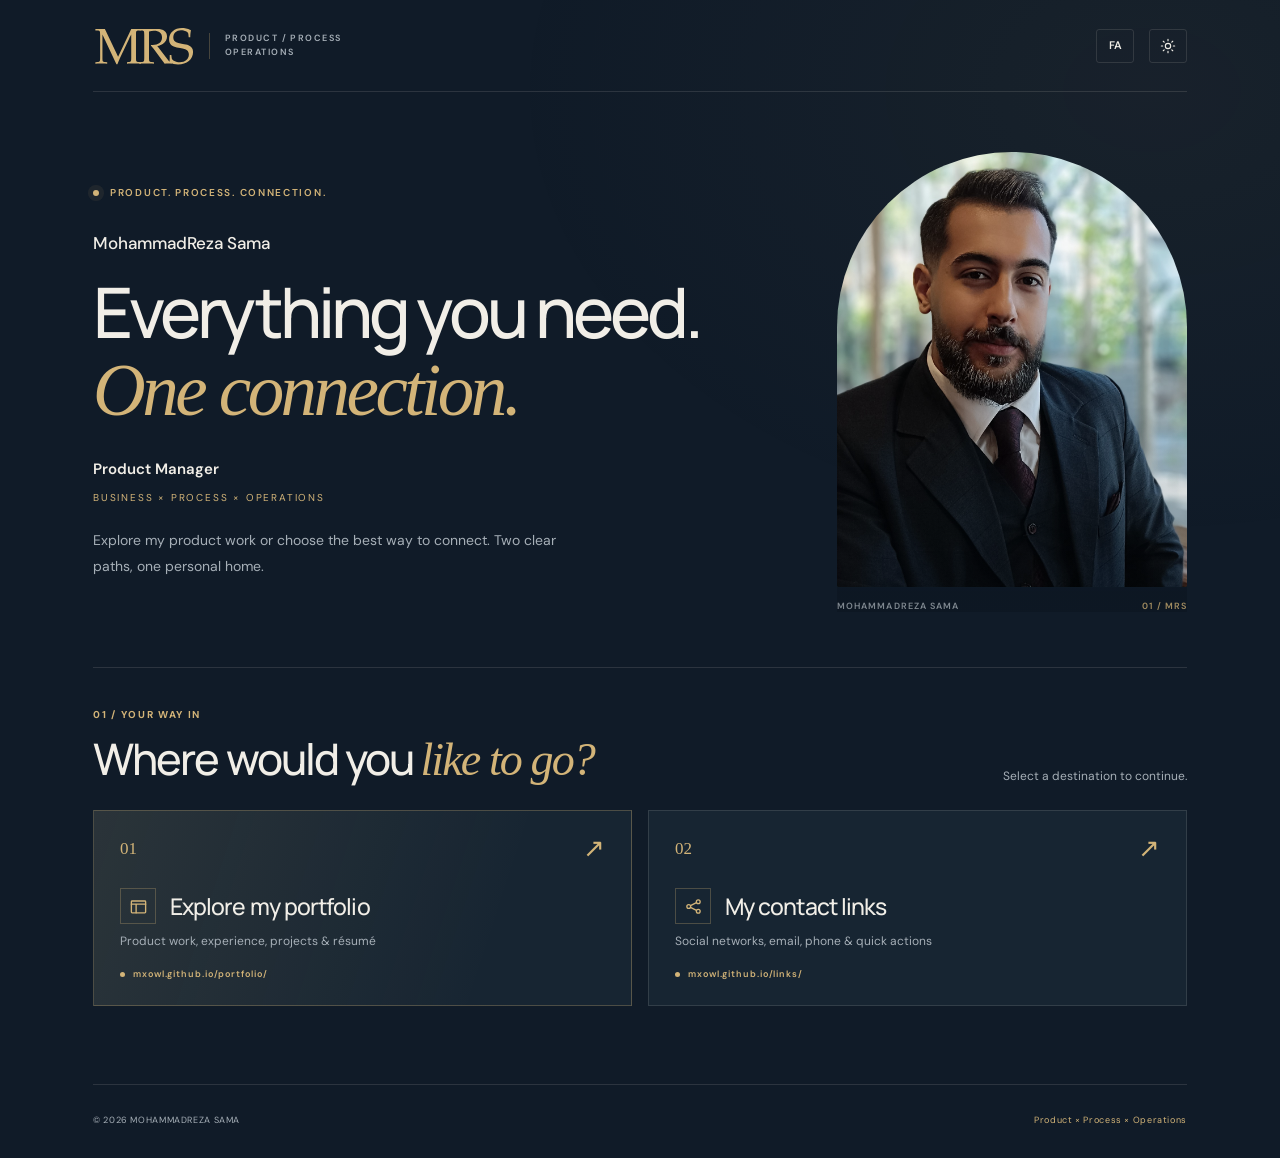
==== commit 2a3a8bcd: "Keep portfolio CTA in prominent home section, not duplicate header link" ====
--- a/index.html
+++ b/index.html
@@ -140,7 +140,7 @@
       <span class="brand-desc">PRODUCT / PROCESS<br>OPERATIONS</span>
     </a>
     <nav class="nav-right" aria-label="Site navigation">
-      <a class="nav-portfolio" href="portfolio/" data-en="View portfolio ↗" data-fa="مشاهده پورتفولیو ↗">View portfolio ↗</a>
+      
       <button class="control" id="language" type="button" aria-label="Switch language">FA</button>
       <button class="control" id="theme" type="button" aria-label="Toggle theme">
         <svg id="theme-icon" viewBox="0 0 24 24" fill="none" stroke="currentColor" stroke-width="1.7" stroke-linecap="round" stroke-linejoin="round" aria-hidden="true"><circle cx="12" cy="12" r="4"/><path d="M12 2v2m0 16v2M4.9 4.9l1.4 1.4m11.4 11.4 1.4 1.4M2 12h2m16 0h2M4.9 19.1l1.4-1.4M17.7 6.3l1.4-1.4"/></svg>
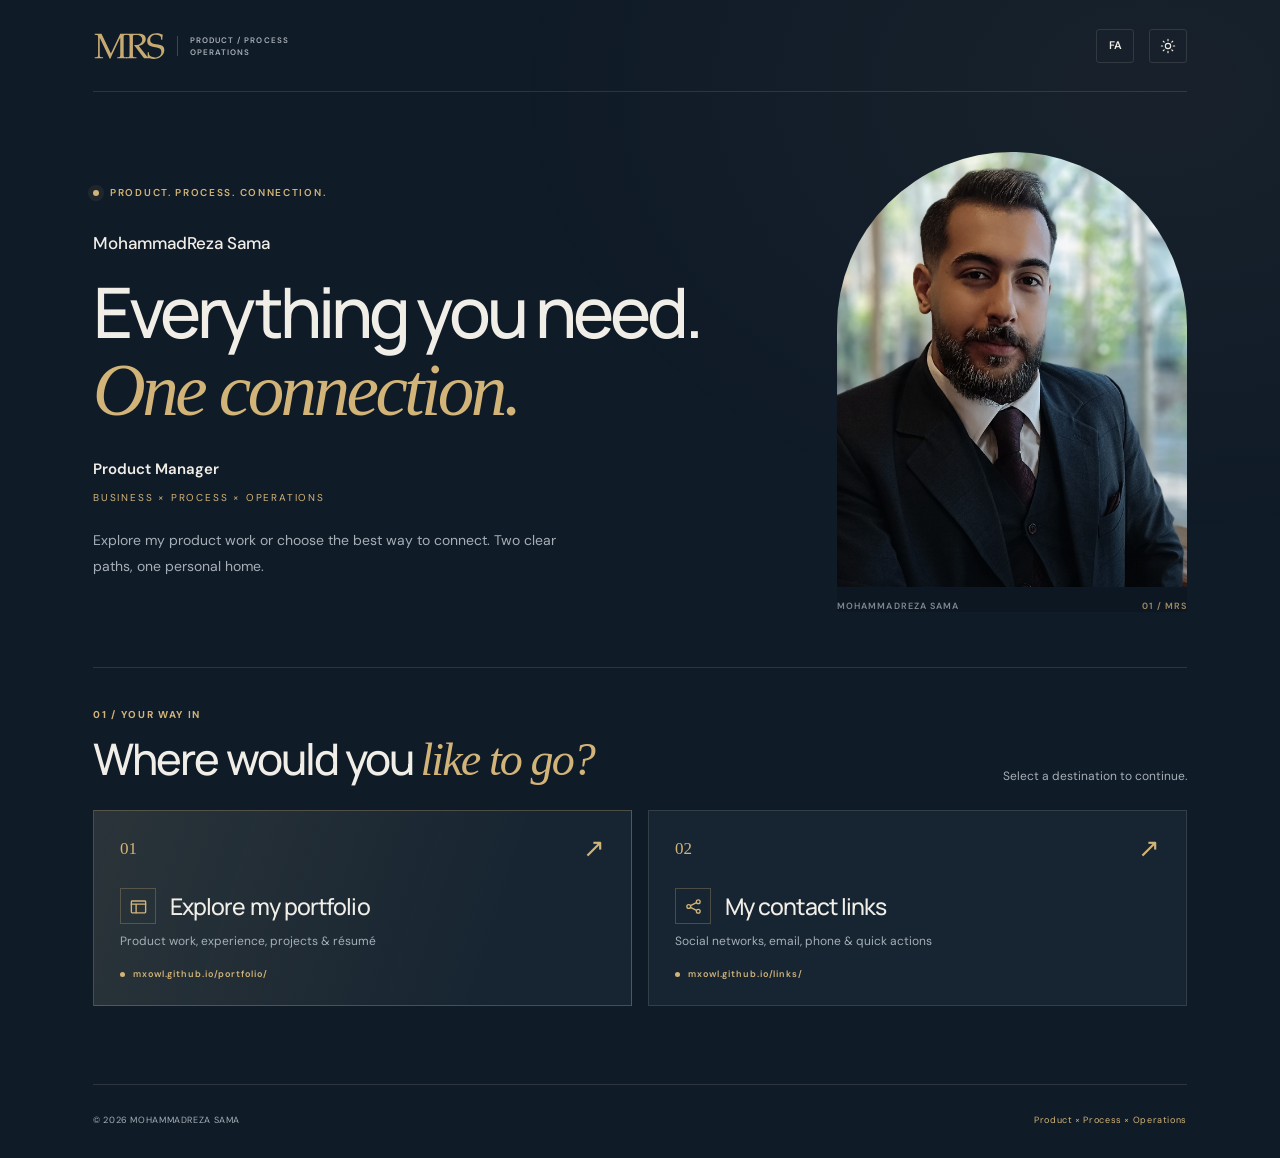
==== commit cbec53d0: "Simplify contact directory, emphasize project stories and refine site navigation" ====
--- a/index.html
+++ b/index.html
@@ -129,13 +129,17 @@
  .guide h2{font-size:25px}
 }
 @media(prefers-reduced-motion:reduce){*,*::before,*::after{scroll-behavior:auto!important;transition:none!important}}
+
+/* Refined shared identity */
+.brand img{width:72px;height:40px;opacity:.94}.brand{gap:12px}.brand-desc{font-size:8px;letter-spacing:.13em}.brand-line{height:20px}
+@media(max-width:600px){.brand img{width:59px;height:34px}}
 </style>
 </head>
 <body>
 <div class="shell">
   <header class="head">
     <a href="./" class="brand" aria-label="MRS home">
-      <img src="monogram.svg" alt="MRS logo" width="101" height="51">
+      <img src="monogram.svg?v=20261101" alt="MRS logo" width="101" height="51">
       <span class="brand-line"></span>
       <span class="brand-desc">PRODUCT / PROCESS<br>OPERATIONS</span>
     </a>
@@ -206,7 +210,7 @@
   const themeIcon=document.getElementById("theme-icon");
   function get(key,def){try{return localStorage.getItem(key)||def}catch(_){return def}}
   function set(key,value){try{localStorage.setItem(key,value)}catch(_){}}
-  let lang=get("mrs-links-language","en")==="fa"?"fa":"en";
+  let lang="en";
   let theme=get("mrs-links-theme","dark")==="light"?"light":"dark";
   function render(){
     root.lang=lang;
@@ -226,4 +230,4 @@
 })();
 </script>
 </body>
-</html>+</html>
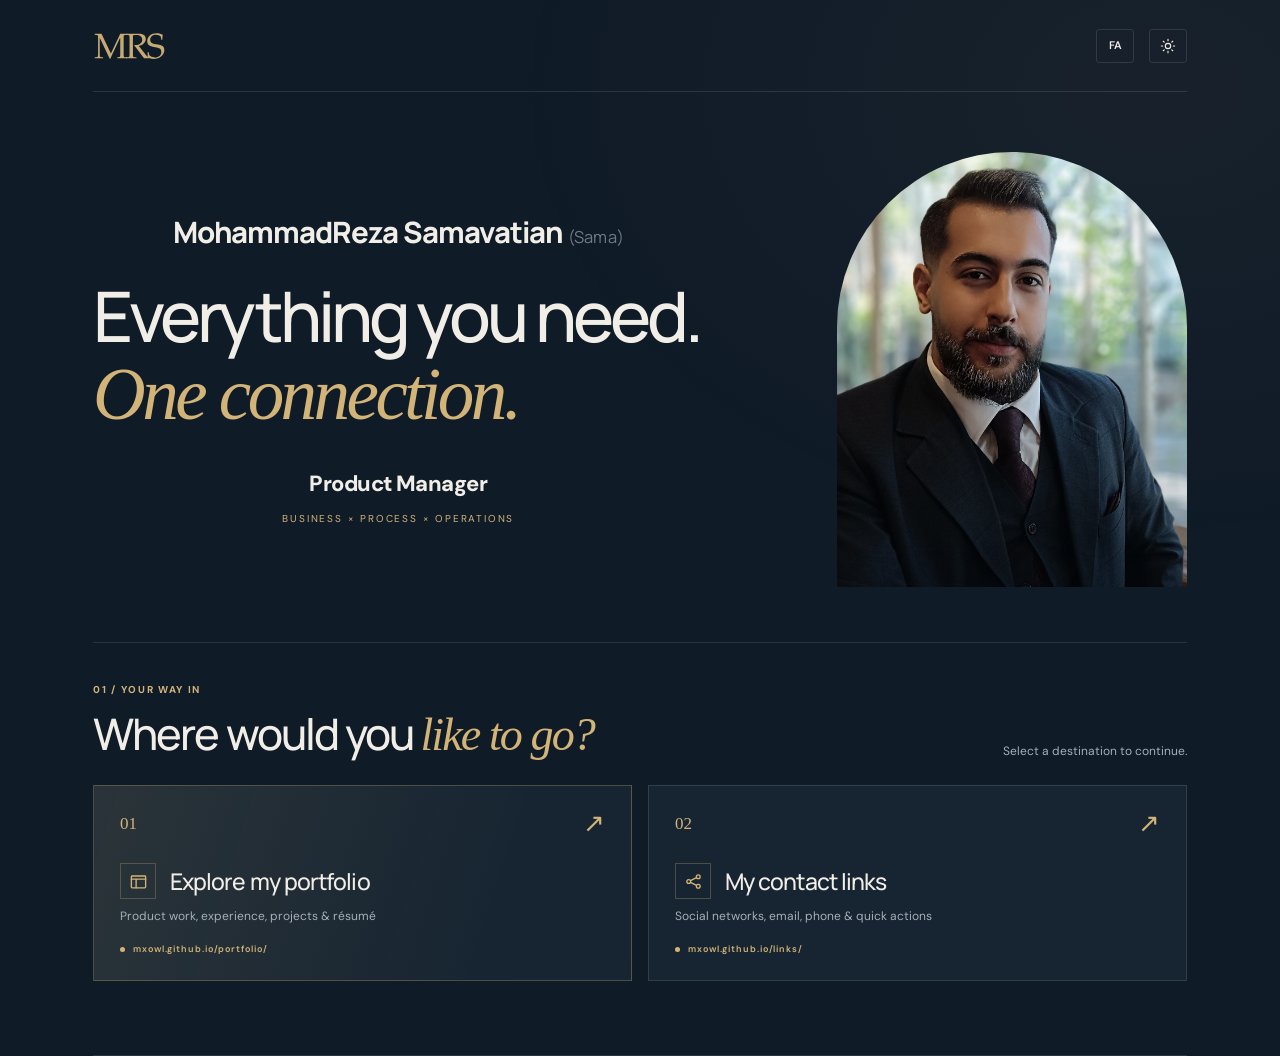
==== commit 01aa1bfb: "Simplify main-page identity and center project-story actions" ====
--- a/index.html
+++ b/index.html
@@ -133,6 +133,13 @@
 /* Refined shared identity */
 .brand img{width:72px;height:40px;opacity:.94}.brand{gap:12px}.brand-desc{font-size:8px;letter-spacing:.13em}.brand-line{height:20px}
 @media(max-width:600px){.brand img{width:59px;height:34px}}
+
+/* Main-page identity: fewer labels, a clearer personal introduction. */
+.person-name{text-align:center;font:700 clamp(22px,2.3vw,30px)/1.4 "Manrope","DM Sans",sans-serif;letter-spacing:-.035em;margin:0 0 25px;text-wrap:balance;overflow-wrap:normal}
+.person-name strong{font-weight:750}.name-alias{display:inline-block;font-size:.56em;font-weight:400;letter-spacing:.01em;color:var(--muted);opacity:.65;filter:blur(.2px);vertical-align:baseline;white-space:nowrap}
+.role{text-align:center;font-size:22px;font-weight:800;letter-spacing:-.025em;margin:30px 0 10px}.process{text-align:center}
+.site-footer{padding:0;height:1px;min-height:0;display:block;margin-top:46px}
+@media(max-width:600px){.person-name{font-size:20px;line-height:1.45;margin-bottom:18px}.role{font-size:18px;margin-top:22px}.name-alias{font-size:.61em}.site-footer{margin-top:32px}}
 </style>
 </head>
 <body>
@@ -140,8 +147,6 @@
   <header class="head">
     <a href="./" class="brand" aria-label="MRS home">
       <img src="monogram.svg?v=20261101" alt="MRS logo" width="101" height="51">
-      <span class="brand-line"></span>
-      <span class="brand-desc">PRODUCT / PROCESS<br>OPERATIONS</span>
     </a>
     <nav class="nav-right" aria-label="Site navigation">
       
@@ -154,16 +159,13 @@
   <main>
     <section class="hero" aria-labelledby="headline">
       <div class="hero-copy">
-        <p class="eyebrow" data-en="PRODUCT. PROCESS. CONNECTION." data-fa="محصول. فرآیند. ارتباط.">PRODUCT. PROCESS. CONNECTION.</p>
-        <p class="person-name" dir="ltr">MohammadReza Sama</p>
+        <p class="person-name" dir="ltr"><strong>MohammadReza Samavatian</strong> <span class="name-alias">(Sama)</span></p>
         <h1 id="headline"><span data-en="Everything you need." data-fa="همه مسیرها،">Everything you need.</span><em data-en="One connection." data-fa="در یک نقطه.">One connection.</em></h1>
         <p class="role" dir="ltr">Product Manager</p>
         <p class="process" dir="ltr">BUSINESS × PROCESS × OPERATIONS</p>
-        <p class="intro" data-en="Explore my product work or choose the best way to connect. Two clear paths, one personal home." data-fa="با پروژه‌ها و تجربه‌های حرفه‌ای من آشنا شو، یا راه ارتباطی دلخواهت را انتخاب کن؛ دو مسیر روشن از یک نقطه شروع.">Explore my product work or choose the best way to connect. Two clear paths, one personal home.</p>
       </div>
       <figure class="photo-wrap">
         <img class="photo" src="portrait.jpg" alt="MohammadReza Sama" width="350" height="435" fetchpriority="high">
-        <figcaption class="photo-caption"><span>MOHAMMADREZA SAMA</span><em>01 / MRS</em></figcaption>
       </figure>
     </section>
     <section class="guide" aria-labelledby="choose-title">
@@ -196,10 +198,7 @@
       </div>
     </section>
   </main>
-  <footer class="site-footer">
-    <span dir="ltr">© 2026 MOHAMMADREZA SAMA</span>
-    <span data-en="Product × Process × Operations" data-fa="محصول × فرآیند × عملیات">Product × Process × Operations</span>
-  </footer>
+  <div class="site-footer" aria-hidden="true"></div>
 </div>
 <script>
 (function(){
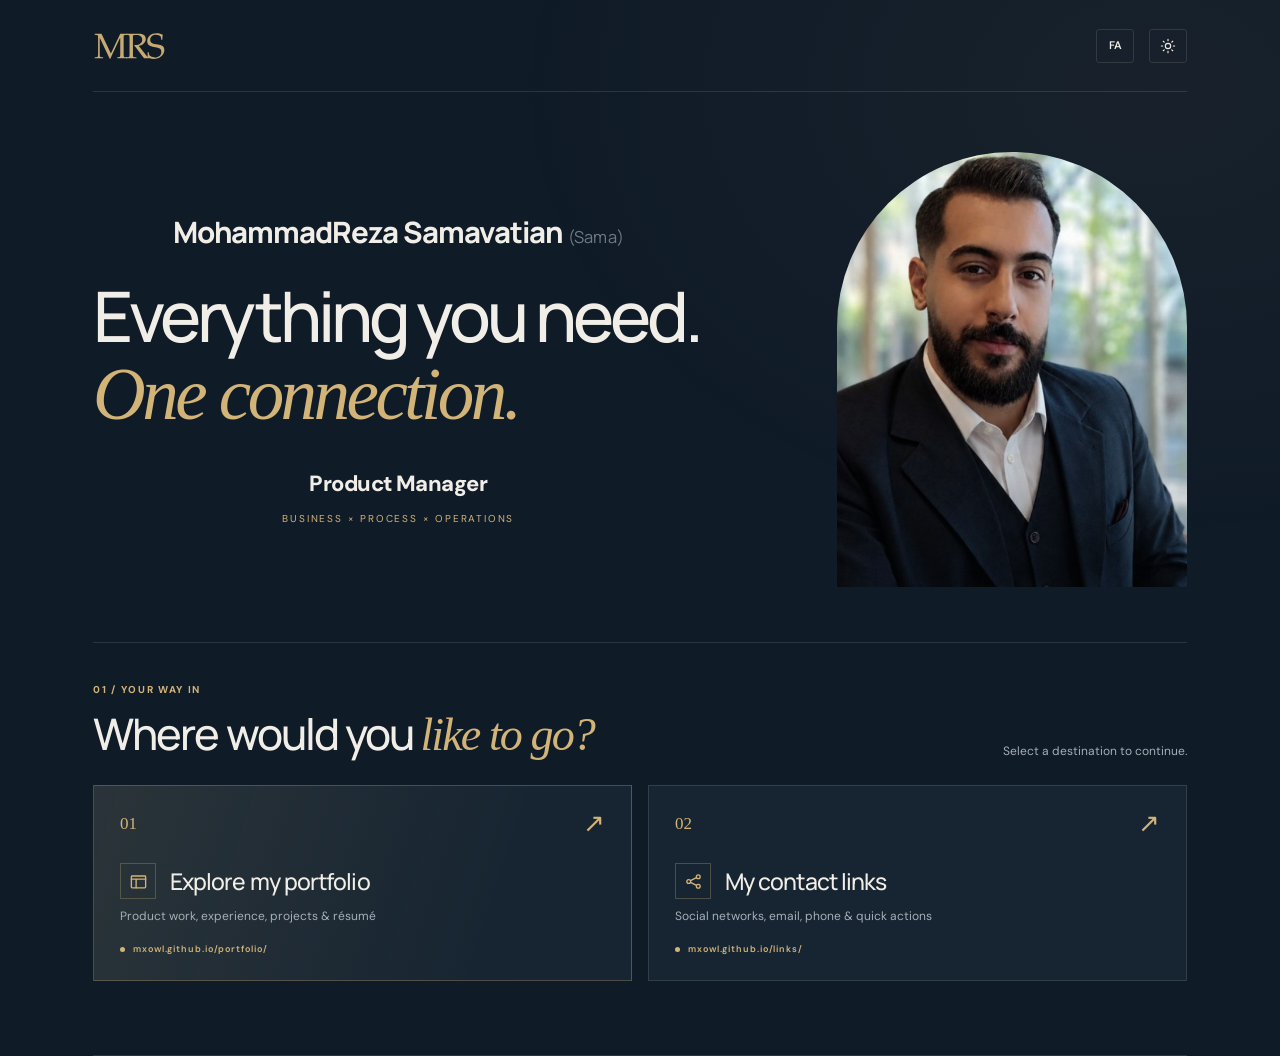
==== commit 58d9b424: "Refresh portrait links and social preview cache" ====
--- a/index.html
+++ b/index.html
@@ -8,7 +8,7 @@
 <meta property="og:type" content="website">
 <meta property="og:title" content="MohammadReza Sama — Personal Hub">
 <meta property="og:description" content="Product Manager. Explore my work or connect through your preferred channel.">
-<meta property="og:image" content="https://mxowl.github.io/portrait.jpg">
+<meta property="og:image" content="https://mxowl.github.io/portrait.jpg?v=20261110new">
 <link rel="icon" type="image/svg+xml" href="favicon.svg">
 <link rel="preconnect" href="https://fonts.googleapis.com">
 <link rel="preconnect" href="https://fonts.gstatic.com" crossorigin>
@@ -165,7 +165,7 @@
         <p class="process" dir="ltr">BUSINESS × PROCESS × OPERATIONS</p>
       </div>
       <figure class="photo-wrap">
-        <img class="photo" src="portrait.jpg" alt="MohammadReza Sama" width="350" height="435" fetchpriority="high">
+        <img class="photo" src="portrait.jpg?v=20261110new" alt="MohammadReza Sama" width="350" height="435" fetchpriority="high">
       </figure>
     </section>
     <section class="guide" aria-labelledby="choose-title">
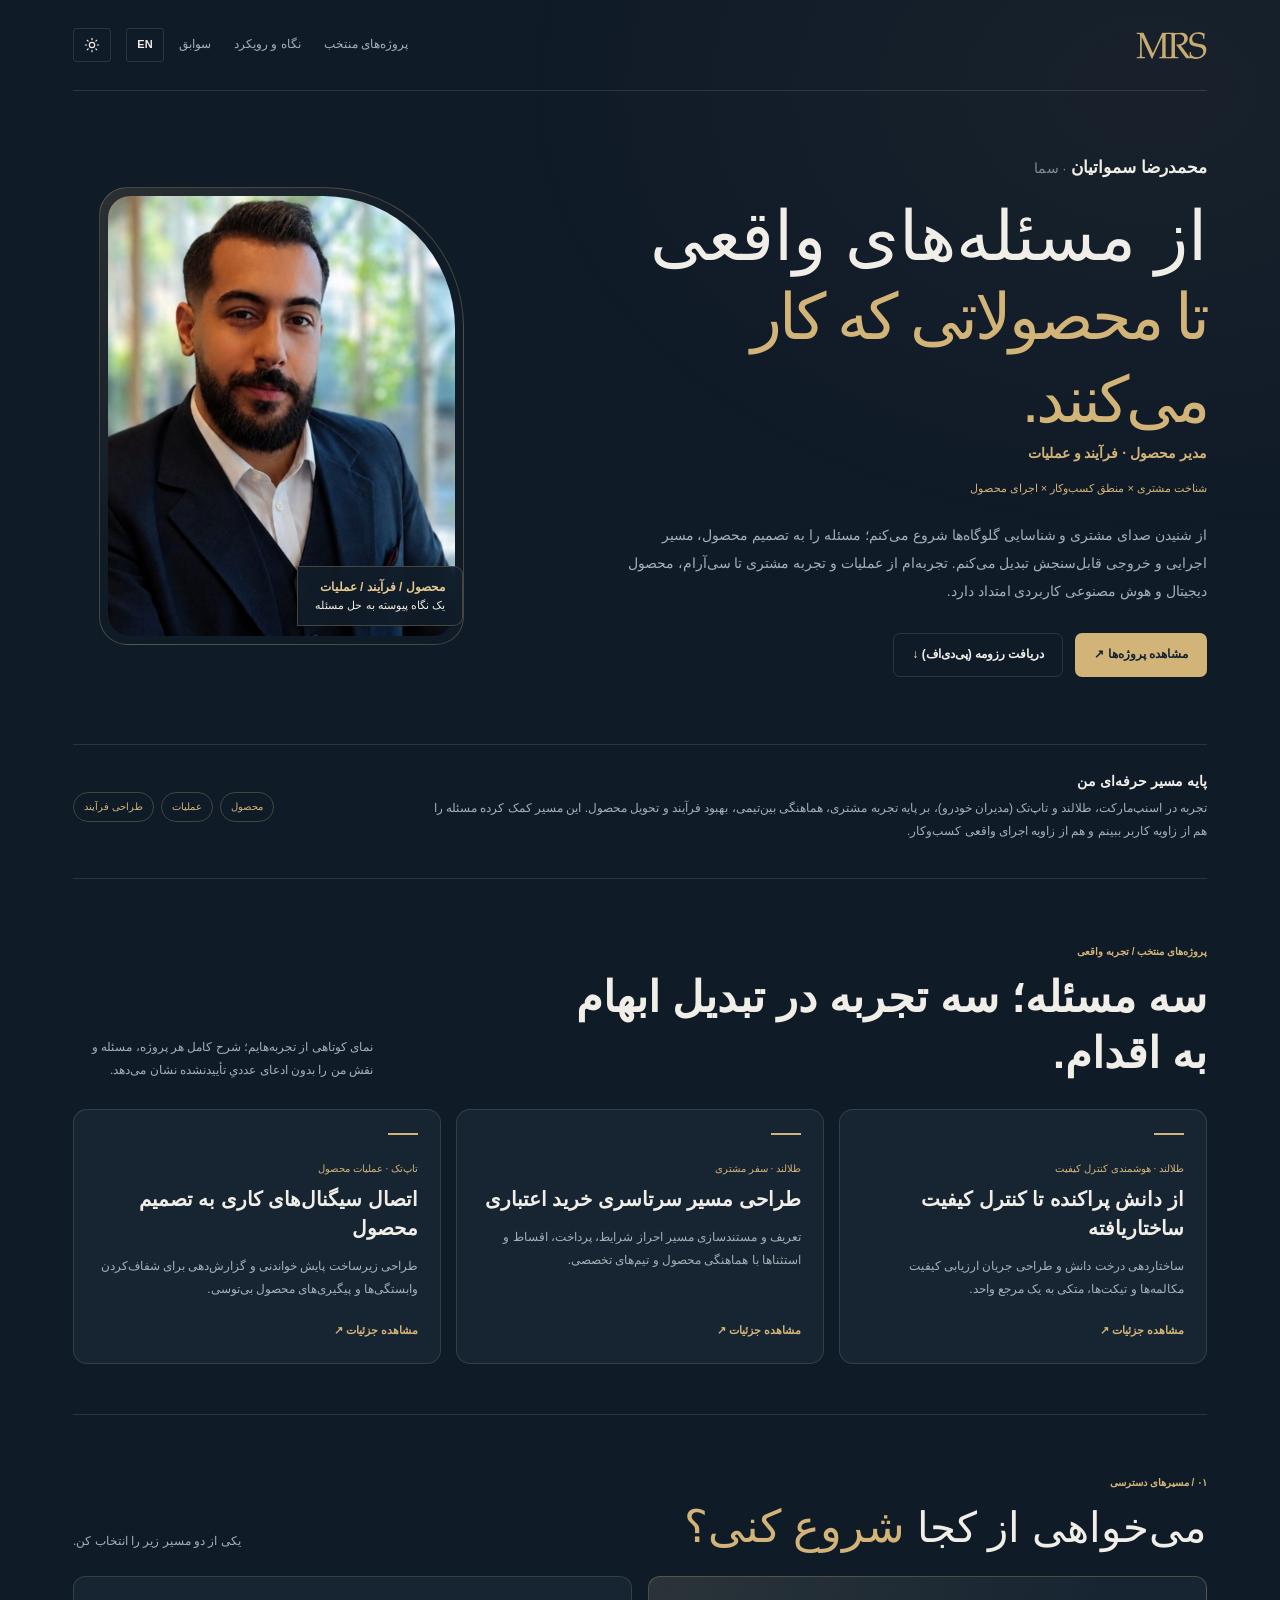
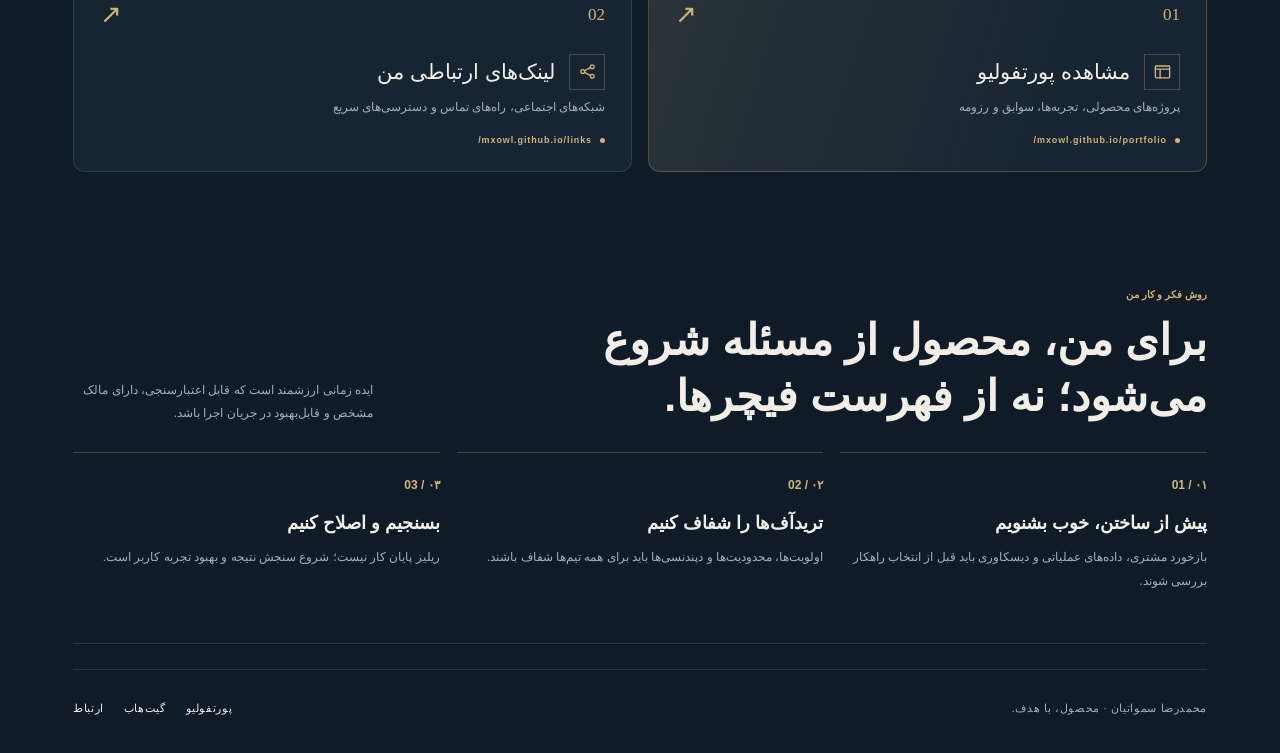
==== commit 158adbfd: "Rebuild home with product stories, clear positioning and bilingual navigation" ====
--- a/index.html
+++ b/index.html
@@ -141,15 +141,16 @@
 .site-footer{padding:0;height:1px;min-height:0;display:block;margin-top:46px}
 @media(max-width:600px){.person-name{font-size:20px;line-height:1.45;margin-bottom:18px}.role{font-size:18px;margin-top:22px}.name-alias{font-size:.61em}.site-footer{margin-top:32px}}
 </style>
+<link rel="stylesheet" href="refresh-2026.css?v=20261110">
 </head>
-<body>
+<body class="hub-page">
 <div class="shell">
   <header class="head">
     <a href="./" class="brand" aria-label="MRS home">
       <img src="monogram.svg?v=20261101" alt="MRS logo" width="101" height="51">
     </a>
     <nav class="nav-right" aria-label="Site navigation">
-      
+      <div class="hub-nav"><a href="#selected" data-en="Selected work" data-fa="پروژه‌های منتخب">Selected work</a><a href="#approach" data-en="My approach" data-fa="نگاه و رویکرد">My approach</a><a href="portfolio/#experience" data-en="Experience" data-fa="سوابق">Experience</a></div>
       <button class="control" id="language" type="button" aria-label="Switch language">FA</button>
       <button class="control" id="theme" type="button" aria-label="Toggle theme">
         <svg id="theme-icon" viewBox="0 0 24 24" fill="none" stroke="currentColor" stroke-width="1.7" stroke-linecap="round" stroke-linejoin="round" aria-hidden="true"><circle cx="12" cy="12" r="4"/><path d="M12 2v2m0 16v2M4.9 4.9l1.4 1.4m11.4 11.4 1.4 1.4M2 12h2m16 0h2M4.9 19.1l1.4-1.4M17.7 6.3l1.4-1.4"/></svg>
@@ -159,14 +160,27 @@
   <main>
     <section class="hero" aria-labelledby="headline">
       <div class="hero-copy">
-        <p class="person-name" dir="ltr"><strong>MohammadReza Samavatian</strong> <span class="name-alias">(Sama)</span></p>
-        <h1 id="headline"><span data-en="Everything you need." data-fa="همه مسیرها،">Everything you need.</span><em data-en="One connection." data-fa="در یک نقطه.">One connection.</em></h1>
-        <p class="role" dir="ltr">Product Manager</p>
-        <p class="process" dir="ltr">BUSINESS × PROCESS × OPERATIONS</p>
+        <p class="person-name"><strong data-en="MohammadReza Samavatian" data-fa="محمدرضا سمواتیان">MohammadReza Samavatian</strong> <span class="name-alias" data-en="· Sama" data-fa="· سما">· Sama</span></p>
+        <h1 id="headline"><span data-en="From real problems" data-fa="از مسئله‌های واقعی">From real problems</span><em data-en="to products that work." data-fa="تا محصولاتی که کار می‌کنند.">to products that work.</em></h1>
+        <p class="role" data-en="Product Manager · Process & Operations" data-fa="مدیر محصول · فرآیند و عملیات">Product Manager · Process & Operations</p>
+        <p class="process" data-en="Customer insight × Business logic × Delivery" data-fa="شناخت مشتری × منطق کسب‌وکار × اجرای محصول">Customer insight × Business logic × Delivery</p>
+        <p class="intro" data-en="I connect customer problems, business decisions and cross-functional teams. From voice-of-customer and operational workflows to CRM, digital products and applied AI, my focus is on turning complexity into clear, testable and deliverable solutions." data-fa="از شنیدن صدای مشتری و شناسایی گلوگاه‌ها شروع می‌کنم؛ مسئله را به تصمیم محصول، مسیر اجرایی و خروجی قابل‌سنجش تبدیل می‌کنم. تجربه‌ام از عملیات و تجربه مشتری تا سی‌آرام، محصول دیجیتال و هوش مصنوعی کاربردی امتداد دارد.">I connect customer problems, business decisions and cross-functional teams. From voice-of-customer and operational workflows to CRM, digital products and applied AI, my focus is on turning complexity into clear, testable and deliverable solutions.</p>
+        <div class="hub-actions"><a class="hub-action" href="portfolio/#work" data-en="Explore selected work ↗" data-fa="مشاهده پروژه‌ها ↗">Explore selected work ↗</a><a class="hub-action secondary" href="resume-fa.pdf" data-en="Résumé (PDF) ↓" data-fa="دریافت رزومه (پی‌دی‌اف) ↓" id="hub-resume">Résumé (PDF) ↓</a></div>
       </div>
       <figure class="photo-wrap">
-        <img class="photo" src="portrait.jpg?v=20261110new" alt="MohammadReza Sama" width="350" height="435" fetchpriority="high">
+        <img class="photo" src="portrait.jpg?v=20261110new" alt="Portrait of MohammadReza Sama" width="1536" height="1536" fetchpriority="high">
+        <figcaption class="portrait-note"><strong data-en="Product / Process / Operations" data-fa="محصول / فرآیند / عملیات">Product / Process / Operations</strong><span data-en="One connected way of thinking" data-fa="یک نگاه پیوسته به حل مسئله">One connected way of thinking</span></figcaption>
       </figure>
+    </section>
+
+    <div class="hub-context" aria-label="Professional overview"><div><strong data-en="My professional foundation" data-fa="پایه مسیر حرفه‌ای من">My professional foundation</strong><p data-en="Experience across SnappMarket, TalaLand and TopTech (Modiran Khodro)—with a foundation in service, coordination, process improvement and product delivery. Each stage has made my approach more customer-led and execution-minded." data-fa="تجربه در اسنپ‌مارکت، طلالند و تاپ‌تک (مدیران خودرو)، بر پایه تجربه مشتری، هماهنگی بین‌تیمی، بهبود فرآیند و تحویل محصول. این مسیر کمک کرده مسئله را هم از زاویه کاربر ببینم و هم از زاویه اجرای واقعی کسب‌وکار.">Experience across SnappMarket, TalaLand and TopTech (Modiran Khodro)—with a foundation in service, coordination, process improvement and product delivery. Each stage has made my approach more customer-led and execution-minded.</p></div><div class="pill-group"><span class="pill" data-en="Product" data-fa="محصول">Product</span><span class="pill" data-en="Operations" data-fa="عملیات">Operations</span><span class="pill" data-en="Process design" data-fa="طراحی فرآیند">Process design</span></div></div>
+    <section class="hub-section" id="selected" aria-labelledby="featured-heading">
+      <div class="hub-section-head"><div><p class="kicker" data-en="SELECTED CASES / REAL WORK" data-fa="پروژه‌های منتخب / تجربه واقعی">SELECTED CASES / REAL WORK</p><h2 id="featured-heading" data-en="Three problems. Three ways of building clarity." data-fa="سه مسئله؛ سه تجربه در تبدیل ابهام به اقدام.">Three problems. Three ways of building clarity.</h2></div><p data-en="A quick view of my work. The full case studies explain the challenge, my approach and deliverables without presenting invented business results." data-fa="نمای کوتاهی از تجربه‌هایم؛ شرح کامل هر پروژه، مسئله و نقش من را بدون ادعای عددیِ تأییدنشده نشان می‌دهد.">A quick view of my work. The full case studies explain the challenge, my approach and deliverables without presenting invented business results.</p></div>
+      <div class="hub-cases">
+        <a class="hub-case" href="portfolio/#work"><span class="small-label" data-en="TALALAND · QUALITY INTELLIGENCE" data-fa="طلالند · هوشمندی کنترل کیفیت">TALALAND · QUALITY INTELLIGENCE</span><h3 data-en="From scattered knowledge to structured QA" data-fa="از دانش پراکنده تا کنترل کیفیت ساختاریافته">From scattered knowledge to structured QA</h3><p data-en="Structured a knowledge tree and a local quality-review workflow for call, chat and ticket operations." data-fa="ساختاردهی درخت دانش و طراحی جریان ارزیابی کیفیت مکالمه‌ها و تیکت‌ها، متکی به یک مرجع واحد.">Structured a knowledge tree and a local quality-review workflow for call, chat and ticket operations.</p><span class="go" data-en="Explore the case ↗" data-fa="مشاهده جزئیات ↗">Explore the case ↗</span></a>
+        <a class="hub-case" href="portfolio/#work"><span class="small-label" data-en="TALALAND · CUSTOMER JOURNEY" data-fa="طلالند · سفر مشتری">TALALAND · CUSTOMER JOURNEY</span><h3 data-en="Designing an end-to-end credit journey" data-fa="طراحی مسیر سرتاسری خرید اعتباری">Designing an end-to-end credit journey</h3><p data-en="Mapped eligibility, payment, installments and exception paths across business, product and engineering." data-fa="تعریف و مستندسازی مسیر احراز شرایط، پرداخت، اقساط و استثناها با هماهنگی محصول و تیم‌های تخصصی.">Mapped eligibility, payment, installments and exception paths across business, product and engineering.</p><span class="go" data-en="Explore the case ↗" data-fa="مشاهده جزئیات ↗">Explore the case ↗</span></a>
+        <a class="hub-case" href="portfolio/#work"><span class="small-label" data-en="TOPTECH · PRODUCT OPERATIONS" data-fa="تاپ‌تک · عملیات محصول">TOPTECH · PRODUCT OPERATIONS</span><h3 data-en="Connecting work signals to product decisions" data-fa="اتصال سیگنال‌های کاری به تصمیم محصول">Connecting work signals to product decisions</h3><p data-en="Designed a read-only monitoring and reporting foundation to surface dependencies and B2C follow-ups." data-fa="طراحی زیرساخت پایش خواندنی و گزارش‌دهی برای شفاف‌کردن وابستگی‌ها و پیگیری‌های محصول بی‌تو‌سی.">Designed a read-only monitoring and reporting foundation to surface dependencies and B2C follow-ups.</p><span class="go" data-en="Explore the case ↗" data-fa="مشاهده جزئیات ↗">Explore the case ↗</span></a>
+      </div>
     </section>
     <section class="guide" aria-labelledby="choose-title">
       <div class="guide-heading">
@@ -197,8 +211,17 @@
         </a>
       </div>
     </section>
+
+    <section class="hub-section" id="approach" aria-labelledby="approach-heading">
+      <div class="hub-section-head"><div><p class="kicker" data-en="HOW I THINK" data-fa="روش فکر و کار من">HOW I THINK</p><h2 id="approach-heading" data-en="A product starts with a problem, not a feature list." data-fa="برای من، محصول از مسئله شروع می‌شود؛ نه از فهرست فیچرها.">A product starts with a problem, not a feature list.</h2></div><p data-en="A good idea matters when it can be tested, owned and improved by the team responsible for delivering it." data-fa="ایده زمانی ارزشمند است که قابل اعتبارسنجی، دارای مالک مشخص و قابل‌بهبود در جریان اجرا باشد.">A good idea matters when it can be tested, owned and improved by the team responsible for delivering it.</p></div>
+      <div class="hub-principles">
+        <article><b>۰۱ / 01</b><h3 data-en="Listen before building" data-fa="پیش از ساختن، خوب بشنویم">Listen before building</h3><p data-en="Customer feedback, service signals and discovery come before solution design." data-fa="بازخورد مشتری، داده‌های عملیاتی و دیسکاوری باید قبل از انتخاب راهکار بررسی شوند.">Customer feedback, service signals and discovery come before solution design.</p></article>
+        <article><b>۰۲ / 02</b><h3 data-en="Make trade-offs visible" data-fa="تریدآف‌ها را شفاف کنیم">Make trade-offs visible</h3><p data-en="Priorities, constraints and handoffs need a shared language across teams." data-fa="اولویت‌ها، محدودیت‌ها و دپندنسی‌ها باید برای همه تیم‌ها شفاف باشند.">Priorities, constraints and handoffs need a shared language across teams.</p></article>
+        <article><b>۰۳ / 03</b><h3 data-en="Measure and improve" data-fa="بسنجیم و اصلاح کنیم">Measure and improve</h3><p data-en="A release is the start of learning, not the end of the work." data-fa="ریلیز پایان کار نیست؛ شروع سنجش نتیجه و بهبود تجربه کاربر است.">A release is the start of learning, not the end of the work.</p></article>
+      </div>
+    </section>
   </main>
-  <div class="site-footer" aria-hidden="true"></div>
+  <footer class="site-footer"><p data-en="MohammadReza Samavatian · Product with purpose." data-fa="محمدرضا سمواتیان · محصول، با هدف.">MohammadReza Samavatian · Product with purpose.</p><div class="footer-links"><a href="portfolio/" data-en="Portfolio" data-fa="پورتفولیو">Portfolio</a><a href="https://github.com/mxowl" target="_blank" rel="noopener noreferrer" data-en="GitHub" data-fa="گیت‌هاب">GitHub</a><a href="links/" data-en="Contact" data-fa="ارتباط">Contact</a></div></footer>
 </div>
 <script>
 (function(){
@@ -209,12 +232,13 @@
   const themeIcon=document.getElementById("theme-icon");
   function get(key,def){try{return localStorage.getItem(key)||def}catch(_){return def}}
   function set(key,value){try{localStorage.setItem(key,value)}catch(_){}}
-  let lang="en";
+  let lang=get("sama-language",get("mrs-links-language","fa"))==="en"?"en":"fa";
   let theme=get("mrs-links-theme","dark")==="light"?"light":"dark";
   function render(){
     root.lang=lang;
     root.dir=lang==="fa"?"rtl":"ltr";
     root.dataset.theme=theme;
+    const resume=document.getElementById("hub-resume");if(resume)resume.href="resume-"+lang+".pdf";
     document.querySelectorAll("[data-en][data-fa]").forEach(function(el){el.textContent=el.getAttribute(lang==="fa"?"data-fa":"data-en")});
     langButton.textContent=lang==="fa"?"EN":"FA";
     langButton.setAttribute("aria-label",lang==="fa"?"Switch to English":"تغییر زبان به فارسی");
@@ -223,7 +247,7 @@
     ?'<circle cx="12" cy="12" r="4"/><path d="M12 2v2m0 16v2M4.9 4.9l1.4 1.4m11.4 11.4 1.4 1.4M2 12h2m16 0h2M4.9 19.1l1.4-1.4M17.7 6.3l1.4-1.4"/>'
     :'<path d="M20.7 13A9 9 0 0 1 11 3.3 9 9 0 1 0 20.7 13Z"/>';
   }
-  langButton.addEventListener("click",function(){lang=lang==="en"?"fa":"en";set("mrs-links-language",lang);render()});
+  langButton.addEventListener("click",function(){lang=lang==="en"?"fa":"en";set("mrs-links-language",lang);set("sama-language",lang);render()});
   themeButton.addEventListener("click",function(){theme=theme==="dark"?"light":"dark";set("mrs-links-theme",theme);render()});
   render();
 })();
--- a/refresh-2026.css
+++ b/refresh-2026.css
@@ -0,0 +1,158 @@
+
+/* Portfolio refresh · November 2026 · bilingual, responsive and accessible */
+:root{--refresh-radius:20px}
+html[lang="fa"] body{font-family:"Vazirmatn",Tahoma,sans-serif;letter-spacing:0}
+html[lang="fa"] h1,html[lang="fa"] h2,html[lang="fa"] h3,html[lang="fa"] button,html[lang="fa"] .role,html[lang="fa"] .choice-title,html[lang="fa"] .person-name{font-family:"Vazirmatn",Tahoma,sans-serif;letter-spacing:0}
+html[lang="fa"] .eyebrow,html[lang="fa"] .kicker,html[lang="fa"] .project-meta,html[lang="fa"] .visual-label,html[lang="fa"] .sidebar-caption,html[lang="fa"] .process{letter-spacing:0}
+a,button,[role=button]{transition:color .22s,border-color .22s,background-color .22s,transform .22s}
+a:focus-visible,button:focus-visible,summary:focus-visible{outline:2px solid var(--gold);outline-offset:4px}
+@media(prefers-reduced-motion:reduce){*,*:before,*:after{scroll-behavior:auto!important;transition-duration:.001ms!important;animation-duration:.001ms!important}}
+/* Hub: a professional introduction rather than a link-only directory */
+.hub-page .shell{width:min(100%,1210px)}
+.hub-page .head{min-height:91px;height:auto;padding-block:15px}
+.hub-page .hub-nav{display:flex;align-items:center;gap:23px}
+.hub-page .hub-nav a{font-size:12px;color:var(--muted);white-space:nowrap}
+.hub-page .hub-nav a:hover{color:var(--gold)}
+.hub-page .hero{min-height:560px;grid-template-columns:minmax(0,1.15fr) minmax(260px,.75fr);gap:7%;padding:65px 0 67px}
+.hub-page .person-name{font-size:17px;font-weight:700;text-align:start;margin:0 0 17px}
+.hub-page .name-alias{font-size:.8em;opacity:.75}
+.hub-page .role{font-size:14px;text-align:start;color:var(--gold);font-weight:700;margin:0 0 16px}
+.hub-page h1{font-size:clamp(47px,5.4vw,76px);max-width:670px;line-height:1.15}
+.hub-page h1 em{font-size:.92em;line-height:1.3;display:block}
+.hub-page .process{text-align:start;letter-spacing:0;font-size:11px;margin-top:15px}
+.hub-page .intro{font-size:14px;line-height:2;max-width:580px;margin:23px 0 0;color:var(--muted)}
+.hub-page .hub-actions{display:flex;gap:12px;flex-wrap:wrap;margin-top:28px}
+.hub-page .hub-action{display:inline-flex;align-items:center;justify-content:center;border:1px solid var(--gold-line);background:var(--gold);color:#142334;min-height:44px;padding:10px 18px;font-size:12px;font-weight:700;border-radius:7px}
+.hub-page .hub-action.secondary{background:transparent;color:var(--ink);border-color:var(--line)}
+.hub-page .hub-action:hover{transform:translateY(-2px)}
+.hub-page .photo-wrap{width:min(100%,365px);justify-self:center;padding:8px;border:1px solid var(--gold-line);background:linear-gradient(135deg,rgba(211,180,120,.14),transparent 45%);border-radius:28px 140px 28px 28px}
+.hub-page .photo{border-radius:22px 132px 22px 22px;width:100%;height:440px;object-fit:cover;object-position:center 29%;filter:none}
+.hub-page .photo-wrap:after{display:none}
+.hub-page .portrait-note{position:absolute;inset-inline-start:0;bottom:18px;background:rgba(17,29,42,.9);color:#f6eee0;padding:11px 17px;border:1px solid var(--gold-line);border-radius:0 9px 9px 0;font-size:11px;backdrop-filter:blur(8px)}
+.hub-page .portrait-note strong{color:#e6c891;display:block;font-size:12px}
+.hub-page .hub-context{padding:25px 0 34px;border-bottom:1px solid var(--line);display:grid;grid-template-columns:minmax(0,1fr) auto;align-items:center;gap:30px}
+.hub-page .hub-context strong{display:block;font-size:14px;color:var(--ink);margin-bottom:5px}
+.hub-page .hub-context p{max-width:780px;font-size:12px;line-height:1.95;color:var(--muted);margin:0}
+.hub-page .hub-context .pill-group{display:flex;gap:7px;flex-wrap:wrap;justify-content:flex-end}
+.hub-page .hub-context .pill{border:1px solid var(--gold-line);color:var(--gold);border-radius:20px;padding:6px 10px;font-size:10px;white-space:nowrap}
+.hub-page .hub-section{padding:65px 0 50px;border-bottom:1px solid var(--line)}
+.hub-page .hub-section-head{display:flex;justify-content:space-between;align-items:end;gap:24px;margin-bottom:27px}
+.hub-page .hub-section h2{font-size:clamp(27px,3.4vw,43px);line-height:1.3;margin:0;max-width:660px;font-weight:600}
+.hub-page .hub-section-head>p{color:var(--muted);font-size:12px;line-height:1.9;margin:0;max-width:300px}
+.hub-page .hub-cases{display:grid;grid-template-columns:repeat(3,minmax(0,1fr));gap:15px}
+.hub-page .hub-case{display:flex;flex-direction:column;min-height:255px;background:var(--panel);border:1px solid var(--line);padding:23px 22px;position:relative;border-radius:14px}
+.hub-page .hub-case:before{content:"";width:30px;height:2px;background:var(--gold);margin-bottom:26px}
+.hub-page .hub-case:hover{transform:translateY(-3px);border-color:var(--gold-line)}
+.hub-page .hub-case .small-label{color:var(--gold);font-size:10px;margin-bottom:8px}
+.hub-page .hub-case h3{font-size:20px;line-height:1.45;margin:0 0 12px;font-weight:650}
+.hub-page .hub-case p{font-size:12px;line-height:1.95;color:var(--muted);margin:0 0 18px}
+.hub-page .hub-case .go{color:var(--gold);font-size:11px;margin-top:auto;font-weight:700}
+.hub-page .guide{padding-block:60px 50px}
+.hub-page .guide h2{font-size:clamp(28px,3.4vw,42px)}
+.hub-page .choice{border-radius:12px}
+.hub-page .choice-title{font-size:21px}
+.hub-page .hub-principles{display:grid;grid-template-columns:repeat(3,1fr);gap:17px}
+.hub-page .hub-principles article{border-top:1px solid var(--gold-line);padding-top:18px}
+.hub-page .hub-principles b{color:var(--gold);font-size:12px}
+.hub-page .hub-principles h3{font-size:18px;line-height:1.65;margin:12px 0 7px}
+.hub-page .hub-principles p{font-size:12px;line-height:2;color:var(--muted);margin:0}
+.hub-page .site-footer{display:flex;align-items:center;justify-content:space-between;gap:15px;padding-block:30px 35px;height:auto;min-height:0;margin-top:25px;border-top:1px solid var(--line)}
+.hub-page .site-footer p{margin:0;color:var(--muted);font-size:11px}
+.hub-page .site-footer .footer-links{display:flex;gap:20px;flex-wrap:wrap}
+.hub-page .site-footer a{font-size:11px;color:var(--ink)}
+.hub-page .site-footer a:hover{color:var(--gold)}
+/* Portfolio: focus on the narrative, evidence, and a dignified photograph crop */
+.portfolio-page .portrait-frame{border-radius:24px 145px 24px 24px;border:1px solid #d3b4784a;height:510px}
+.portfolio-page .portrait-frame img{filter:none!important;object-position:50% 28%}
+.portfolio-page .portrait-shade{background:linear-gradient(0deg,rgba(11,22,36,.15),transparent 32%)}
+.portfolio-page .hero .intro{max-width:585px;line-height:2}
+.portfolio-page .hero-foot{letter-spacing:0;line-height:2}
+.portfolio-page .trust{gap:18px}
+.portfolio-page .projects{gap:28px 22px}
+.portfolio-page .project{border:1px solid var(--line);border-radius:14px;overflow:hidden;background:var(--panel);transition:border-color .25s,transform .25s,box-shadow .25s}
+.portfolio-page .project:hover{border-color:#d3b47870;transform:translateY(-3px);box-shadow:0 14px 38px #0002}
+.portfolio-page .project-visual{height:235px;border:0}
+.portfolio-page .project-body{padding:23px 24px 23px}
+.portfolio-page .project h3{line-height:1.5}
+.portfolio-page .project p{line-height:1.9}
+.portfolio-page .project-meta{letter-spacing:0;line-height:1.65}
+.portfolio-page .project-details-button{margin-top:10px;padding-top:13px;border-top:1px solid var(--line)}
+.portfolio-page .section-head>p{line-height:1.95}
+.portfolio-page .story-section{padding-block:85px}
+.portfolio-page .story-lead{max-width:690px;line-height:2}
+.portfolio-page .story-grid{display:grid;grid-template-columns:repeat(3,minmax(0,1fr));gap:16px;margin-top:34px}
+.portfolio-page .story-card{border:1px solid var(--line);border-radius:16px;background:var(--panel);padding:24px 23px 25px;display:flex;flex-direction:column}
+.portfolio-page .story-card .story-index{color:var(--gold);font-size:12px;letter-spacing:.05em;border-bottom:1px solid var(--line);padding-bottom:16px;margin-bottom:22px}
+.portfolio-page .story-card h3{font-size:22px;line-height:1.5;margin-bottom:12px}
+.portfolio-page .story-card dl{margin:0}
+.portfolio-page .story-card dt{color:var(--gold);font-size:11px;font-weight:700;margin-top:14px}
+.portfolio-page .story-card dd{margin:4px 0 0;color:var(--muted);font-size:12px;line-height:2}
+.portfolio-page .story-card a{margin-top:auto;padding-top:20px;color:var(--gold);font-size:12px}
+.portfolio-page .story-card a:hover{text-decoration:underline}
+.portfolio-page .focus-section{padding-block:94px;background:linear-gradient(180deg,rgba(211,180,120,.055),transparent)}
+.portfolio-page .focus-grid{display:grid;grid-template-columns:repeat(2,minmax(0,1fr));gap:16px}
+.portfolio-page .focus-card{padding:26px 27px 25px;border:1px solid var(--line);border-radius:15px;background:rgba(33,49,63,.35)}
+.portfolio-page .focus-card .focus-no{color:var(--gold);font-size:12px}
+.portfolio-page .focus-card h3{font-size:22px;line-height:1.5;margin:15px 0 10px}
+.portfolio-page .focus-card p{font-size:13px;line-height:2;margin:0}
+.portfolio-page .focus-card strong{display:block;margin-top:20px;color:var(--gold);font-size:11px;font-weight:600}
+.portfolio-page .proof-strip{display:grid;grid-template-columns:repeat(3,minmax(0,1fr));gap:12px;margin-top:30px}
+.portfolio-page .proof-strip div{padding:18px 20px;background:var(--panel);border:1px solid var(--line);border-radius:10px}
+.portfolio-page .proof-strip strong{display:block;color:var(--gold);font-size:20px}
+.portfolio-page .proof-strip span{display:block;color:var(--muted);font-size:11px;margin-top:4px;line-height:1.8}
+.portfolio-page .fine{line-height:2}
+.portfolio-page .story-section .section-head{margin-bottom:15px}
+.portfolio-page .orbital-caption{font-size:11px;color:var(--muted)}
+.portfolio-page .case-metric{padding:15px 18px;background:rgba(211,180,120,.08);border:1px solid var(--line);border-radius:10px;margin:20px 0}
+.portfolio-page .case-metric strong{color:var(--gold);font-size:12px}
+.portfolio-page .case-metric p{margin:8px 0 0;line-height:1.95}
+.portfolio-page dialog#case{max-height:min(86vh,900px)}
+/* Resilience in small screens */
+@media(max-width:1050px){
+ .hub-page .hub-nav{gap:12px}
+ .hub-page .hub-cases{gap:10px}
+ .portfolio-page .story-grid{grid-template-columns:1fr 1fr}
+}
+@media(max-width:760px){
+ .hub-page .head{min-height:73px}
+ .hub-page .hub-nav{display:none}
+ .hub-page .shell{padding-inline:20px}
+ .hub-page .hero{grid-template-columns:minmax(0,1fr) 155px;gap:15px;min-height:0;padding:38px 0 37px}
+ .hub-page .person-name{font-size:12px;margin-bottom:11px}
+ .hub-page .role{font-size:11px;margin:0 0 8px}
+ .hub-page h1{font-size:clamp(29px,6.3vw,43px);line-height:1.22}
+ .hub-page h1 em{font-size:1em}
+ .hub-page .process{font-size:9px}
+ .hub-page .intro{font-size:11px;line-height:1.9;margin-top:12px}
+ .hub-page .hub-actions{margin-top:15px;gap:8px}
+ .hub-page .hub-action{font-size:10px;padding:8px 10px;min-height:38px}
+ .hub-page .photo-wrap{width:100%;border-radius:17px 70px 17px 17px;padding:5px}
+ .hub-page .photo{height:235px;border-radius:12px 64px 12px 12px}
+ .hub-page .portrait-note{display:none}
+ .hub-page .hub-context{grid-template-columns:1fr;gap:12px}
+ .hub-page .hub-context .pill-group{justify-content:flex-start}
+ .hub-page .hub-section{padding-block:48px 35px}
+ .hub-page .hub-section-head{display:block}
+ .hub-page .hub-section-head>p{margin-top:12px;max-width:none}
+ .hub-page .hub-cases{grid-template-columns:1fr}
+ .hub-page .hub-case{min-height:0;padding:20px}
+ .hub-page .hub-case:before{margin-bottom:13px}
+ .hub-page .hub-case h3{font-size:19px}
+ .hub-page .hub-principles{grid-template-columns:1fr;gap:15px}
+ .hub-page .guide{padding-block:45px 35px}
+ .hub-page .site-footer{flex-wrap:wrap}
+ .portfolio-page .portrait-frame{height:410px;border-radius:20px 90px 20px 20px}
+ .portfolio-page .story-grid,.portfolio-page .focus-grid{grid-template-columns:1fr}
+ .portfolio-page .story-section,.portfolio-page .focus-section{padding-block:60px}
+ .portfolio-page .story-card,.portfolio-page .focus-card{padding:22px}
+ .portfolio-page .proof-strip{grid-template-columns:1fr;gap:9px}
+}
+@media(max-width:450px){
+ .hub-page .hero{grid-template-columns:minmax(0,1fr) 106px;gap:12px}
+ .hub-page .person-name{font-size:11px}
+ .hub-page h1{font-size:clamp(23px,6vw,31px)}
+ .hub-page .photo{height:176px}
+ .hub-page .hub-action{font-size:9px}
+ .portfolio-page .story-card h3,.portfolio-page .focus-card h3{font-size:20px}
+}
+html[data-theme="light"] .portfolio-page .focus-card{background:rgba(255,255,255,.55)}
